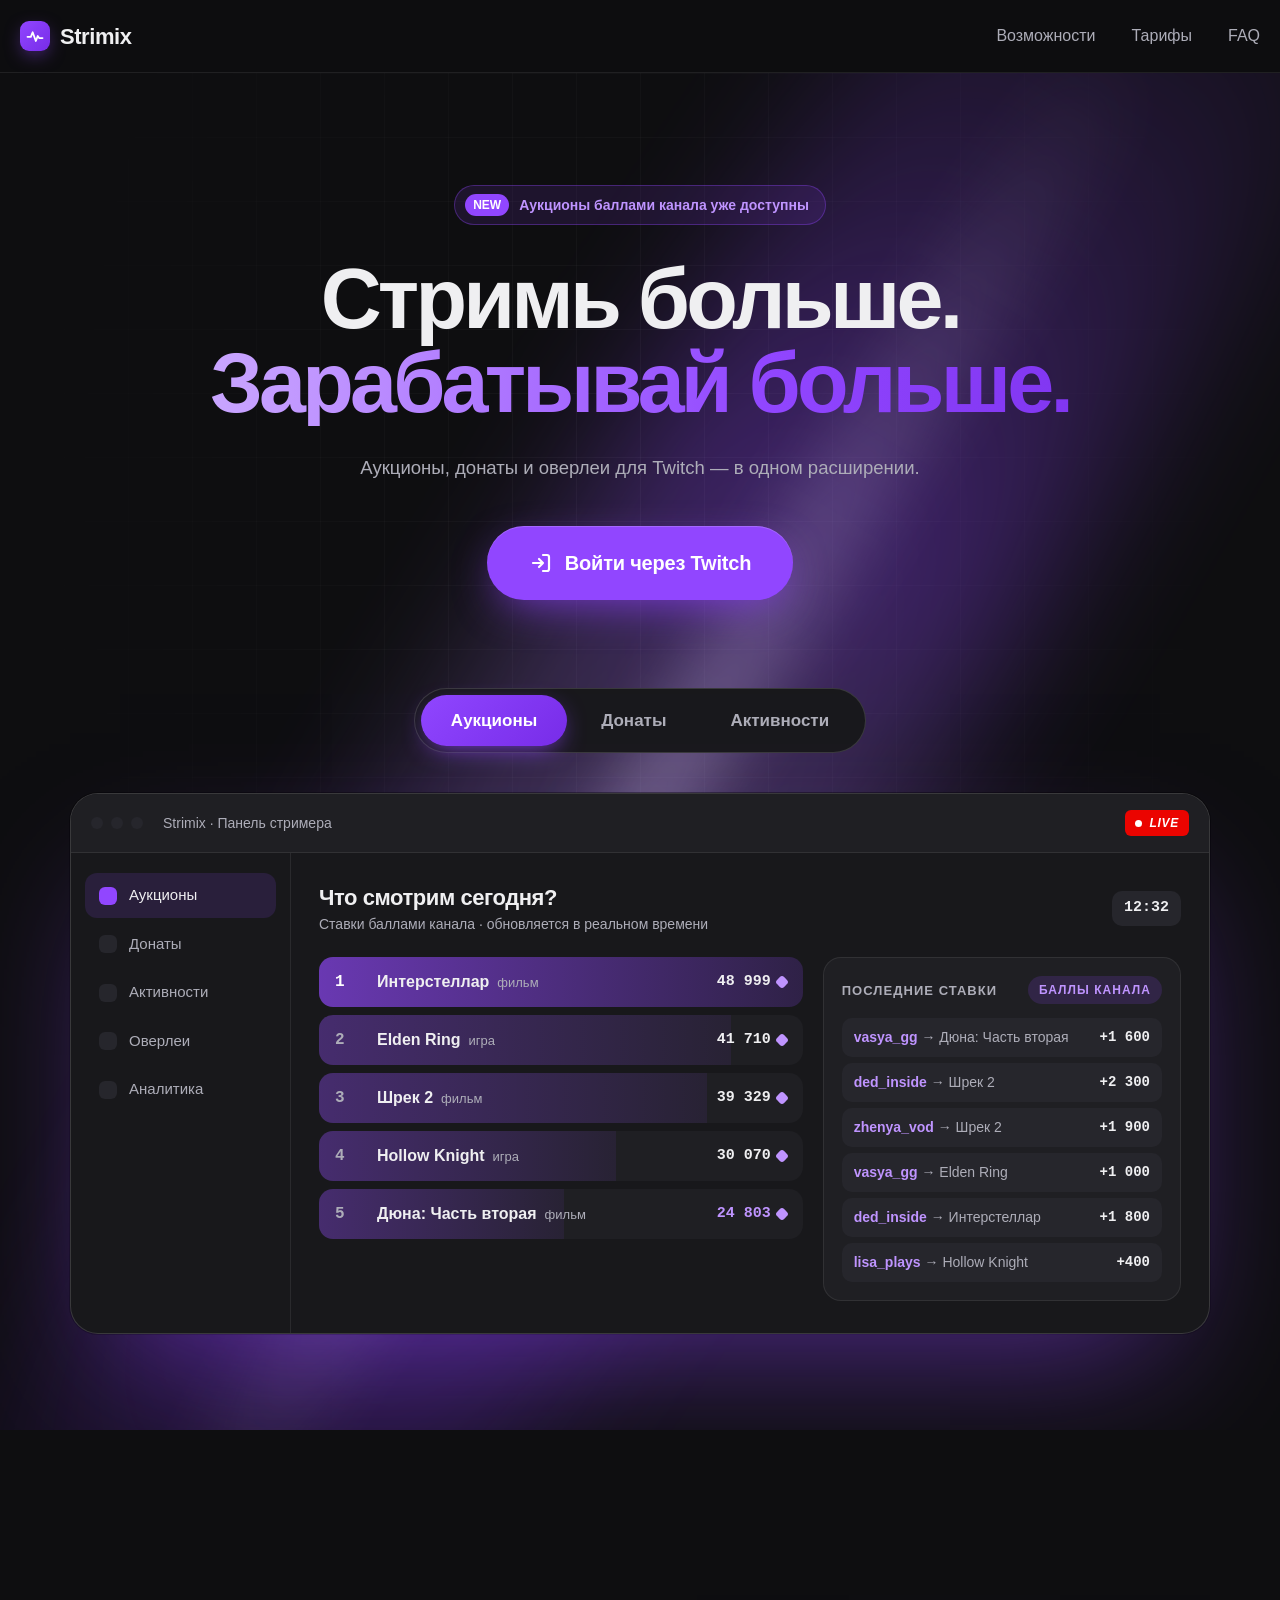
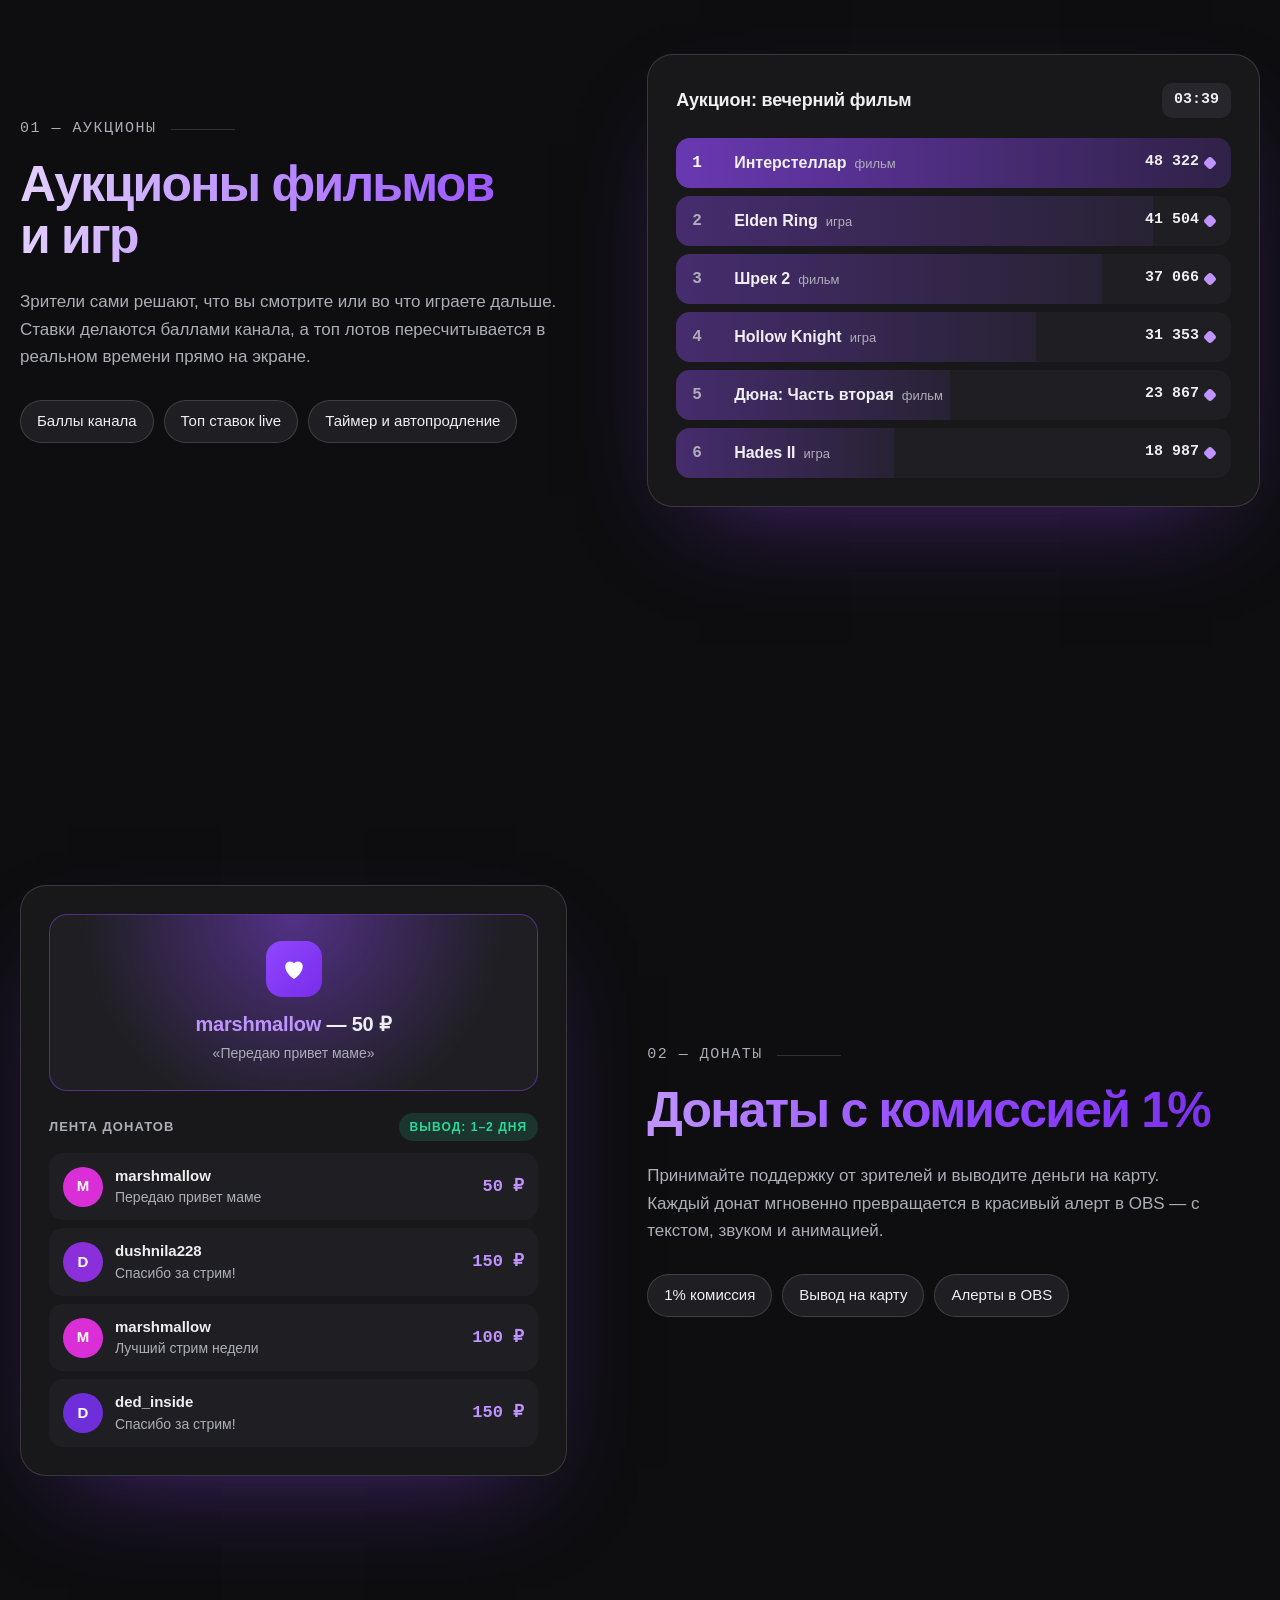
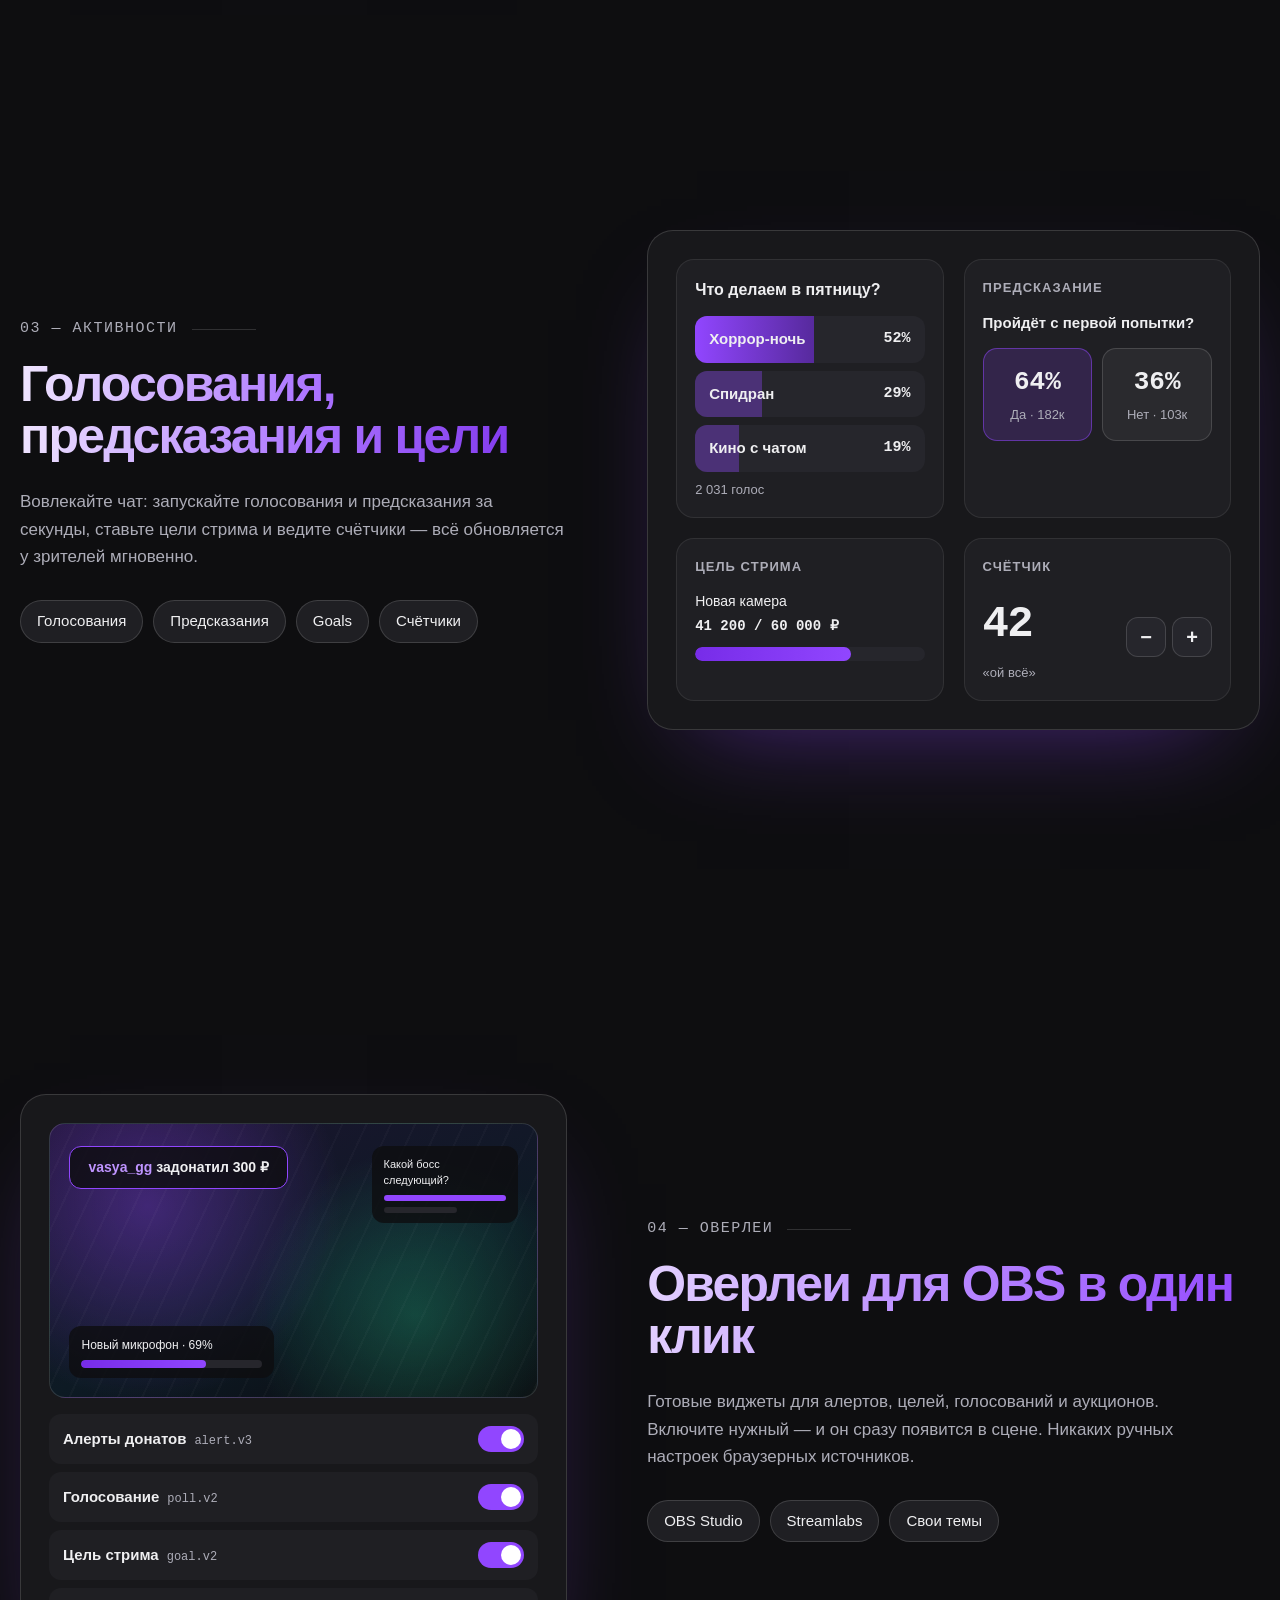
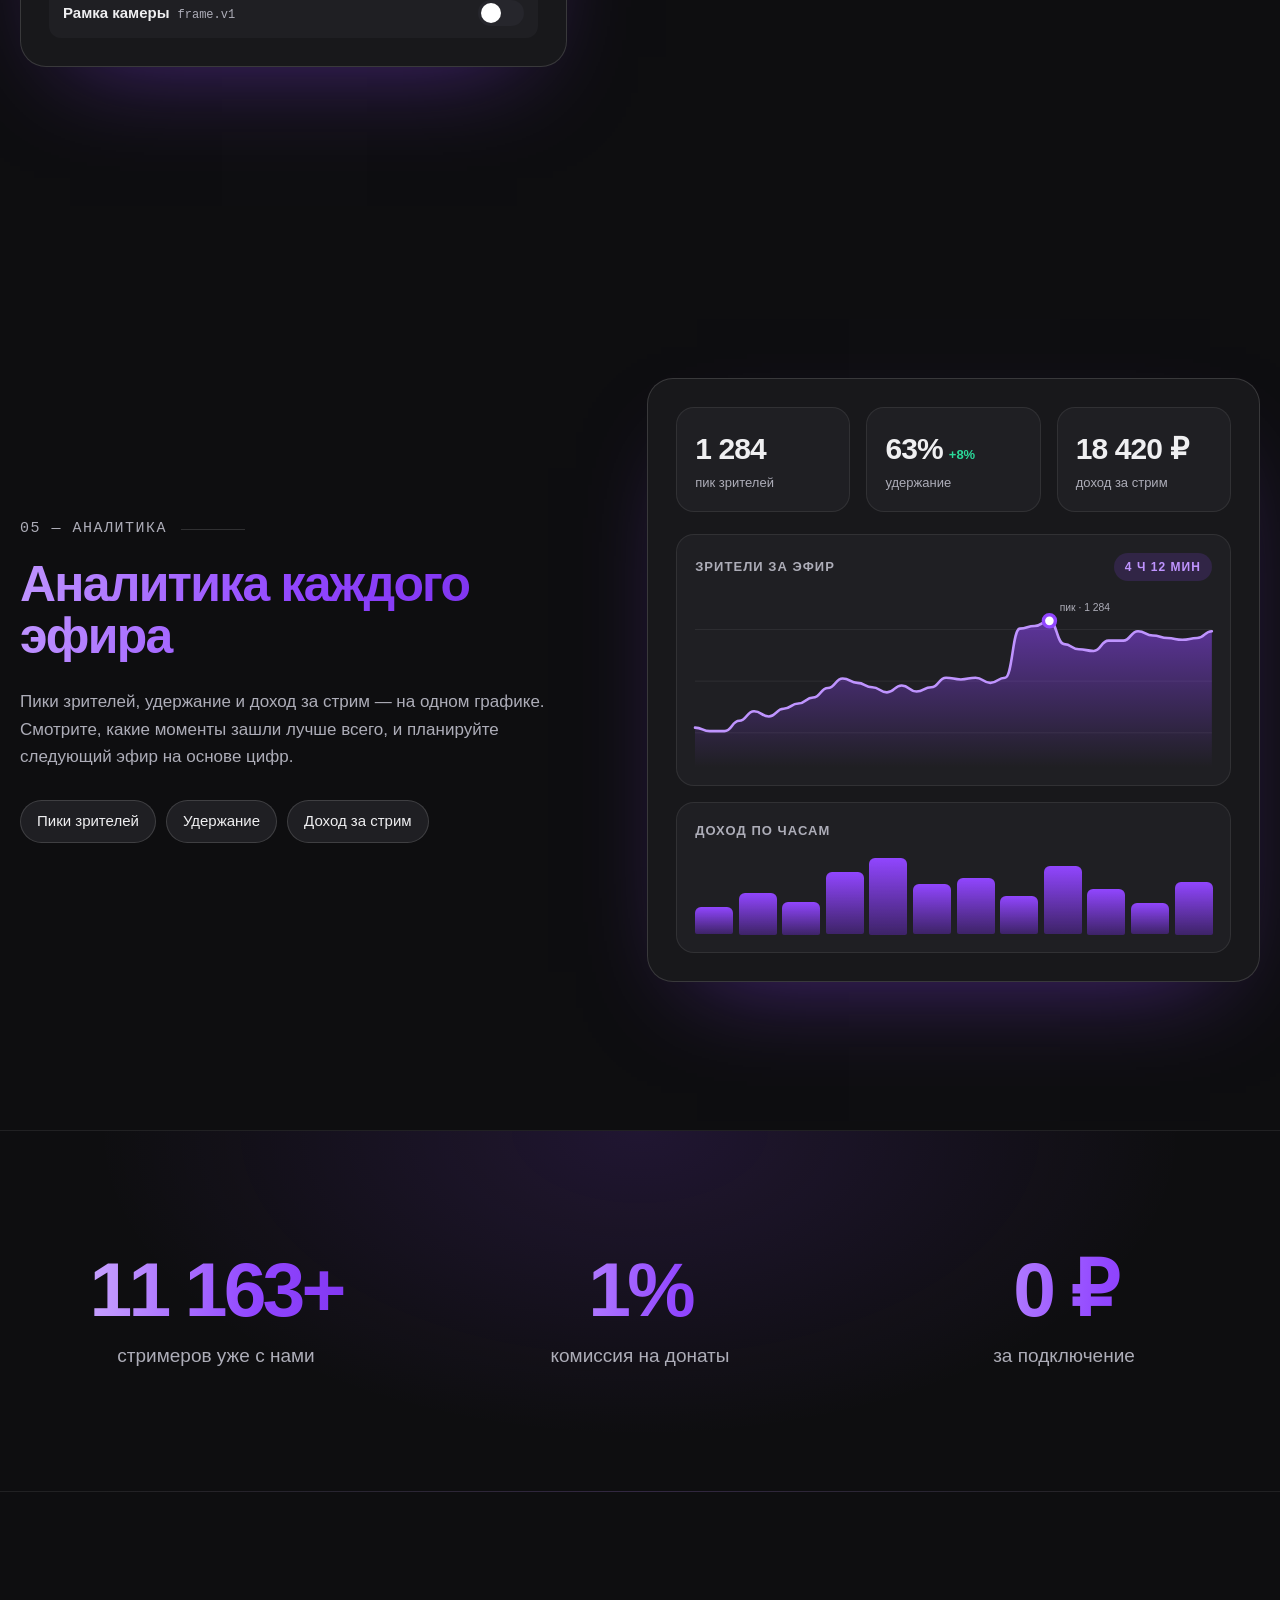
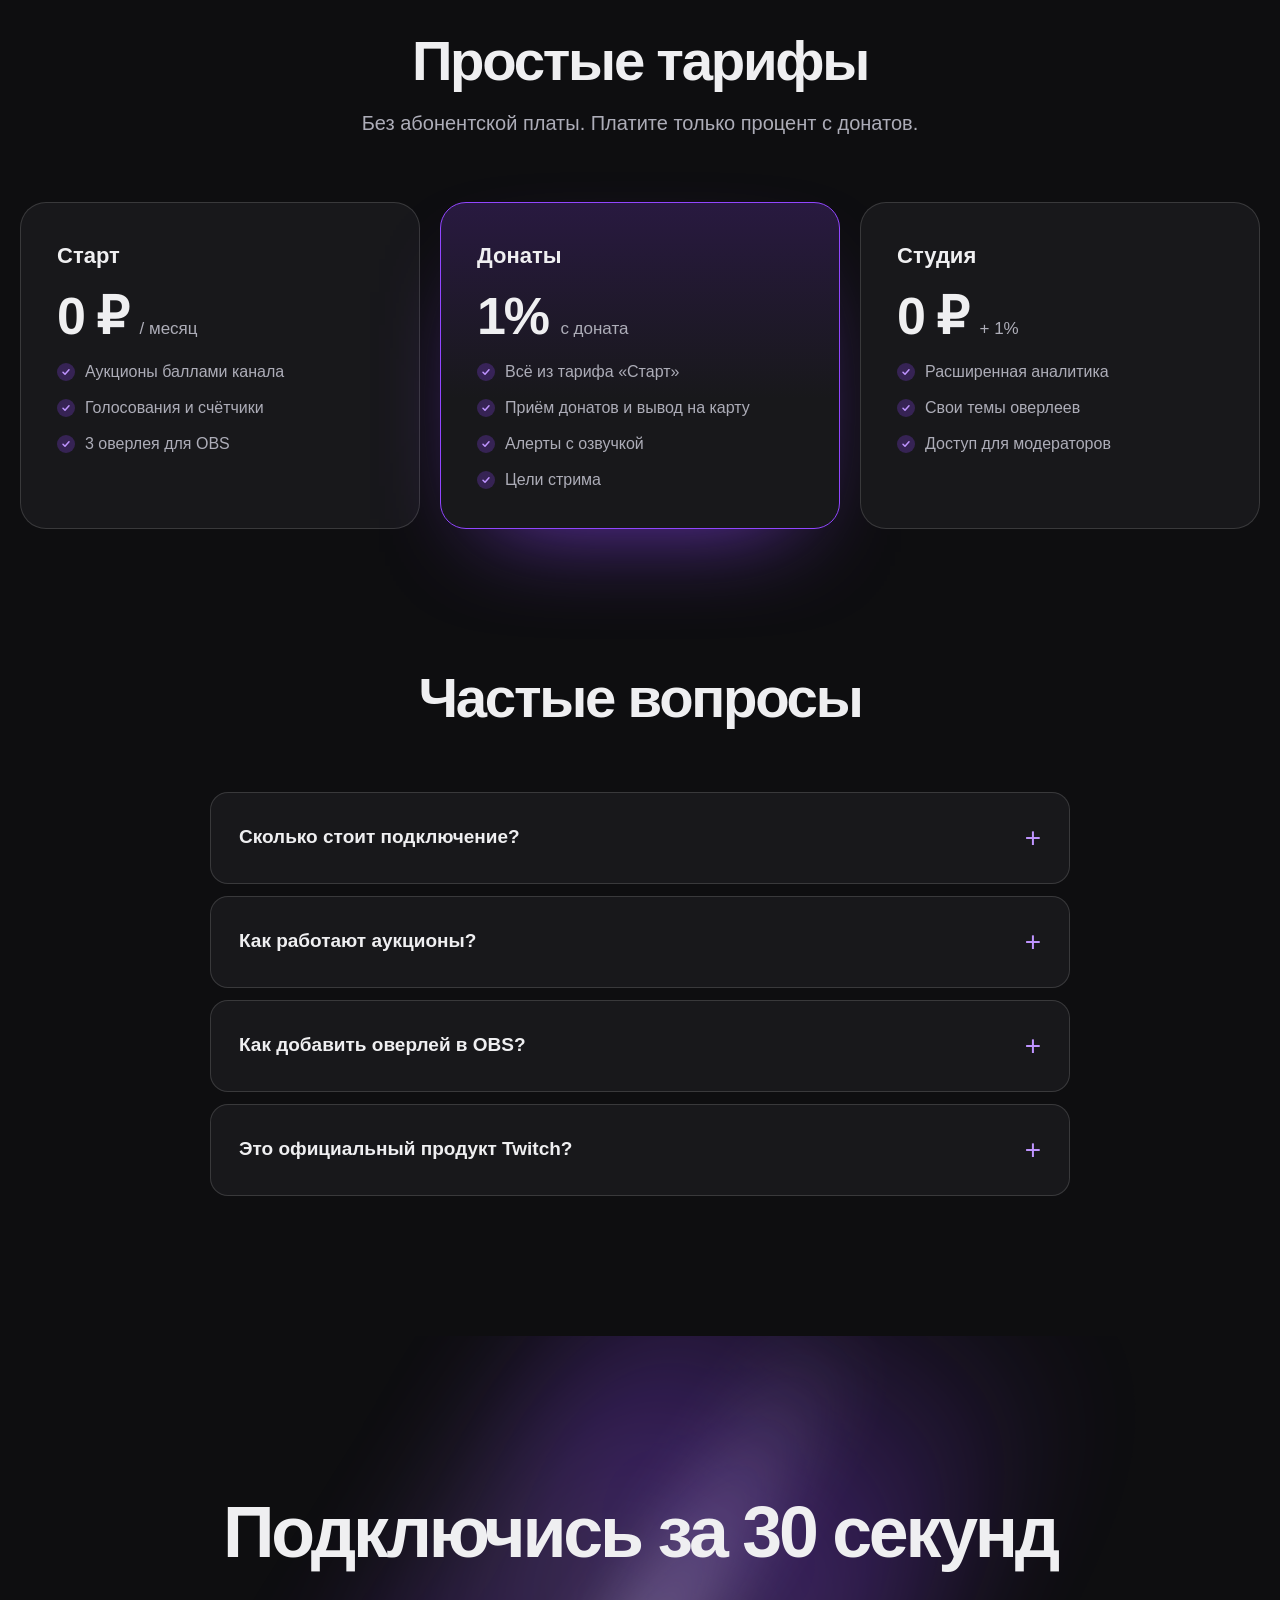
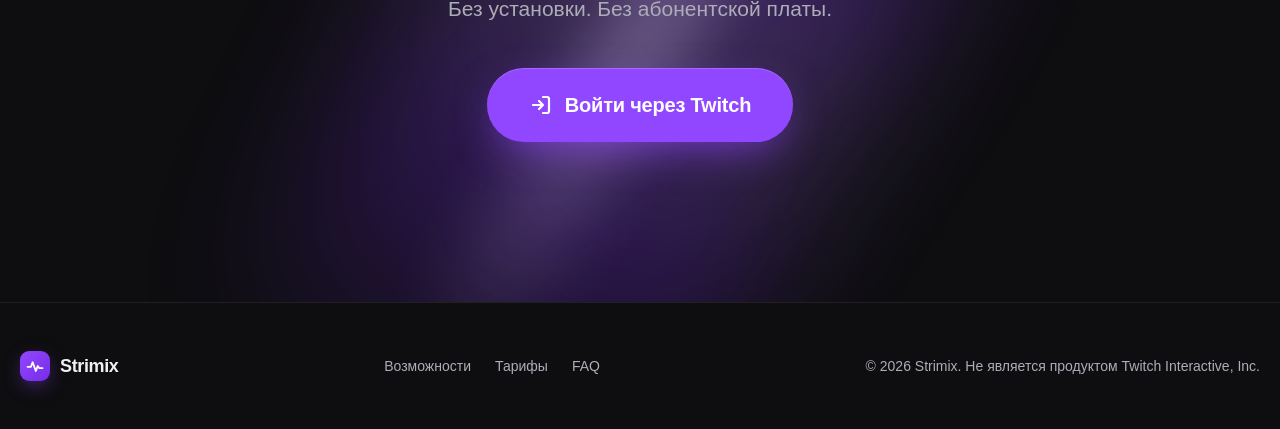
==== index.html @ a59d9ecf "Strimix: landing, fake auth and terminal stream scene Co-Authored-By: Claude Opus 5.5 <noreply@anthr" ====
<!doctype html>
<html lang="ru">
<head>
  <meta charset="utf-8">
  <meta name="viewport" content="width=device-width, initial-scale=1">
  <title>Strimix — аукционы, донаты и оверлеи для стримеров</title>
  <meta name="description" content="Strimix — расширение для стримеров: аукционы, донаты с комиссией 1%, голосования, оверлеи для OBS и аналитика.">
  <meta name="referrer" content="no-referrer">
  <link rel="icon" href="data:image/svg+xml,%3Csvg xmlns='http://www.w3.org/2000/svg' viewBox='0 0 32 32'%3E%3Crect width='32' height='32' rx='9' fill='%239146FF'/%3E%3Cpath d='M5 17h5l3-7 4 12 3-8 2 3h5' fill='none' stroke='white' stroke-width='2.6' stroke-linecap='round' stroke-linejoin='round'/%3E%3C/svg%3E">
  <link rel="stylesheet" href="css/style.css">
</head>
<body>

  <!-- Шапка -->
  <header class="site-header">
    <div class="container">
      <a href="#top" class="logo" aria-label="Strimix">
        <span class="logo-mark"><svg viewBox="0 0 24 24" aria-hidden="true"><path d="M3 13h4l2.2-5.5L13 18l2.3-6 1.7 2.5H21" fill="none" stroke="#fff" stroke-width="2.2" stroke-linecap="round" stroke-linejoin="round"/></svg></span>
        Strimix
      </a>
      <nav class="nav" aria-label="Основное меню">
        <a href="#features">Возможности</a>
        <a href="#pricing">Тарифы</a>
        <a href="#faq">FAQ</a>
      </nav>
    </div>
  </header>

  <main id="top">

    <!-- Герой -->
    <section class="hero">
      <div class="beam" aria-hidden="true"></div>
      <div class="hero-grid" aria-hidden="true"></div>
      <div class="container">
        <div class="eyebrow"><b>NEW</b> Аукционы баллами канала уже доступны</div>
        <h1><span>Стримь больше.</span><span class="grad">Зарабатывай больше.</span></h1>
        <p class="hero-sub">Аукционы, донаты и оверлеи для Twitch — в одном расширении.</p>
        <a class="btn btn-lg" href="auth.html">
          <svg viewBox="0 0 24 24" aria-hidden="true"><path d="M14 4h4a2 2 0 0 1 2 2v12a2 2 0 0 1-2 2h-4" fill="none" stroke="currentColor" stroke-width="2.2" stroke-linecap="round" stroke-linejoin="round"/><path d="M4 12h10M10 8l4 4-4 4" fill="none" stroke="currentColor" stroke-width="2.2" stroke-linecap="round" stroke-linejoin="round"/></svg>
          Войти через Twitch
        </a>

        <div class="pills-wrap">
          <div class="pills" role="tablist" aria-label="Режимы панели">
            <span class="pill-indicator" aria-hidden="true"></span>
            <button class="pill active" role="tab" aria-selected="true" data-tab="auction">Аукционы</button>
            <button class="pill" role="tab" aria-selected="false" data-tab="donations">Донаты</button>
            <button class="pill" role="tab" aria-selected="false" data-tab="activities">Активности</button>
          </div>
        </div>

        <!-- Витрина панели -->
        <div class="showcase">
          <div class="window-bar">
            <i></i><i></i><i></i>
            <span>Strimix · Панель стримера</span>
            <em class="live">LIVE</em>
          </div>
          <div class="dash">
            <aside class="dash-side" aria-hidden="true">
              <div class="side-item active" data-side="auction"><i></i>Аукционы</div>
              <div class="side-item" data-side="donations"><i></i>Донаты</div>
              <div class="side-item" data-side="activities"><i></i>Активности</div>
              <div class="side-item"><i></i>Оверлеи</div>
              <div class="side-item"><i></i>Аналитика</div>
            </aside>
            <div class="dash-main">

              <div class="tab-panel active" data-panel="auction">
                <div class="dash-head">
                  <div><h3>Что смотрим сегодня?</h3><p>Ставки баллами канала · обновляется в реальном времени</p></div>
                  <span class="timer" data-timer="754">12:34</span>
                </div>
                <div class="cols">
                  <div class="lots" data-widget="auction" data-limit="5"></div>
                  <div class="card">
                    <div class="card-title">Последние ставки <span class="tag">баллы канала</span></div>
                    <div class="bids" data-widget="bids"></div>
                  </div>
                </div>
              </div>

              <div class="tab-panel" data-panel="donations">
                <div class="dash-head">
                  <div><h3>Донаты за стрим</h3><p>Комиссия 1% · вывод на карту</p></div>
                  <span class="tag ok">Алерты в OBS подключены</span>
                </div>
                <div class="cols-3" style="margin-bottom:16px">
                  <div class="card"><div class="kpi">18 420 ₽<span class="up">+24%</span><small>за этот стрим</small></div></div>
                  <div class="card"><div class="kpi">64<small>доната</small></div></div>
                  <div class="card"><div class="kpi">1%<small>комиссия сервиса</small></div></div>
                </div>
                <div class="donations" data-widget="donations" data-limit="3"></div>
              </div>

              <div class="tab-panel" data-panel="activities">
                <div class="dash-head">
                  <div><h3>Активности</h3><p>Голосования, предсказания, цели и счётчики</p></div>
                  <span class="tag">3 активных</span>
                </div>
                <div class="cols">
                  <div class="card" data-widget="poll">
                    <div class="poll-q">Какой босс следующий?</div>
                    <div class="poll-opt lead" style="--p:46%"><span>Малления</span><b>46%</b></div>
                    <div class="poll-opt" style="--p:31%"><span>Радан</span><b>31%</b></div>
                    <div class="poll-opt" style="--p:23%"><span>Реннала</span><b>23%</b></div>
                    <div class="poll-foot">1 284 голоса · осталось 0:42</div>
                  </div>
                  <div style="display:flex;flex-direction:column;gap:16px">
                    <div class="card">
                      <div class="card-title">Цель стрима</div>
                      <div class="goal-label"><span>Новый микрофон</span><b data-goal-text>34 500 / 50 000 ₽</b></div>
                      <div class="goal-bar"><div class="goal-fill" data-goal style="--g:69%"></div></div>
                    </div>
                    <div class="card">
                      <div class="card-title">Счётчик</div>
                      <div class="counter" data-widget="counter">
                        <div><div class="counter-val">17</div><div class="poll-foot">смертей за стрим</div></div>
                        <div class="counter-btns"><button type="button" data-step="-1" aria-label="Минус">−</button><button type="button" data-step="1" aria-label="Плюс">+</button></div>
                      </div>
                    </div>
                  </div>
                </div>
              </div>

            </div>
          </div>
        </div>
      </div>
    </section>

    <!-- Возможности -->
    <div id="features">

      <!-- 1. Аукционы -->
      <section class="feature">
        <div class="container">
          <div class="feature-text reveal">
            <div class="feature-num">01 — АУКЦИОНЫ</div>
            <h2 class="feature-title c1">Аукционы фильмов и&nbsp;игр</h2>
            <p>Зрители сами решают, что вы смотрите или во что играете дальше. Ставки делаются баллами канала, а топ лотов пересчитывается в реальном времени прямо на экране.</p>
            <div class="chips"><span class="chip">Баллы канала</span><span class="chip">Топ ставок live</span><span class="chip">Таймер и автопродление</span></div>
          </div>
          <div class="panel reveal" style="--d:.15s">
            <div class="panel-head"><h4>Аукцион: вечерний фильм</h4><span class="timer" data-timer="221">03:41</span></div>
            <div class="lots" data-widget="auction" data-limit="6"></div>
          </div>
        </div>
      </section>

      <!-- 2. Донаты -->
      <section class="feature reverse">
        <div class="container">
          <div class="feature-text reveal">
            <div class="feature-num">02 — ДОНАТЫ</div>
            <h2 class="feature-title c2">Донаты с&nbsp;комиссией 1%</h2>
            <p>Принимайте поддержку от зрителей и выводите деньги на карту. Каждый донат мгновенно превращается в красивый алерт в OBS — с текстом, звуком и анимацией.</p>
            <div class="chips"><span class="chip">1% комиссия</span><span class="chip">Вывод на карту</span><span class="chip">Алерты в OBS</span></div>
          </div>
          <div class="panel reveal" style="--d:.15s">
            <div class="alert-preview" data-alert>
              <div class="alert-ico"><svg viewBox="0 0 24 24" aria-hidden="true"><path d="M12 20s-7-4.4-7-10a4 4 0 0 1 7-2.6A4 4 0 0 1 19 10c0 5.6-7 10-7 10z" fill="#fff"/></svg></div>
              <strong><em data-alert-nick>kotik_pro</em> — <span data-alert-sum>500 ₽</span></strong>
              <p data-alert-msg>«На новый микрофон 🎤»</p>
            </div>
            <div class="card-title" style="margin:22px 0 12px">Лента донатов <span class="tag ok">вывод: 1–2 дня</span></div>
            <div class="donations" data-widget="donations" data-limit="4" data-alert-target="true"></div>
          </div>
        </div>
      </section>

      <!-- 3. Активности -->
      <section class="feature">
        <div class="container">
          <div class="feature-text reveal">
            <div class="feature-num">03 — АКТИВНОСТИ</div>
            <h2 class="feature-title c3">Голосования, предсказания и&nbsp;цели</h2>
            <p>Вовлекайте чат: запускайте голосования и предсказания за секунды, ставьте цели стрима и ведите счётчики — всё обновляется у зрителей мгновенно.</p>
            <div class="chips"><span class="chip">Голосования</span><span class="chip">Предсказания</span><span class="chip">Goals</span><span class="chip">Счётчики</span></div>
          </div>
          <div class="panel reveal" style="--d:.15s">
            <div class="cols" style="grid-template-columns:1fr 1fr">
              <div class="card" data-widget="poll">
                <div class="poll-q">Что делаем в пятницу?</div>
                <div class="poll-opt lead" style="--p:52%"><span>Хоррор-ночь</span><b>52%</b></div>
                <div class="poll-opt" style="--p:29%"><span>Спидран</span><b>29%</b></div>
                <div class="poll-opt" style="--p:19%"><span>Кино с чатом</span><b>19%</b></div>
                <div class="poll-foot">2 031 голос</div>
              </div>
              <div class="card">
                <div class="card-title">Предсказание</div>
                <div class="poll-q" style="font-size:15px">Пройдёт с первой попытки?</div>
                <div class="pred">
                  <div class="pred-side a"><strong>64%</strong><span>Да · 182к</span></div>
                  <div class="pred-side b"><strong>36%</strong><span>Нет · 103к</span></div>
                </div>
              </div>
              <div class="card">
                <div class="card-title">Цель стрима</div>
                <div class="goal-label"><span>Новая камера</span><b data-goal-text>41 200 / 60 000 ₽</b></div>
                <div class="goal-bar"><div class="goal-fill" data-goal style="--g:68%"></div></div>
              </div>
              <div class="card">
                <div class="card-title">Счётчик</div>
                <div class="counter" data-widget="counter">
                  <div><div class="counter-val">42</div><div class="poll-foot">«ой всё»</div></div>
                  <div class="counter-btns"><button type="button" data-step="-1" aria-label="Минус">−</button><button type="button" data-step="1" aria-label="Плюс">+</button></div>
                </div>
              </div>
            </div>
          </div>
        </div>
      </section>

      <!-- 4. Оверлеи -->
      <section class="feature reverse">
        <div class="container">
          <div class="feature-text reveal">
            <div class="feature-num">04 — ОВЕРЛЕИ</div>
            <h2 class="feature-title c1">Оверлеи для OBS в&nbsp;один клик</h2>
            <p>Готовые виджеты для алертов, целей, голосований и аукционов. Включите нужный — и он сразу появится в сцене. Никаких ручных настроек браузерных источников.</p>
            <div class="chips"><span class="chip">OBS Studio</span><span class="chip">Streamlabs</span><span class="chip">Свои темы</span></div>
          </div>
          <div class="panel reveal" style="--d:.15s">
            <div class="scene">
              <div class="ov ov-alert" data-ov="alert"><em>vasya_gg</em> задонатил 300 ₽</div>
              <div class="ov ov-poll" data-ov="poll">Какой босс следующий?<div></div><div></div></div>
              <div class="ov ov-goal" data-ov="goal">Новый микрофон · 69%<div class="goal-bar"><div class="goal-fill" style="--g:69%"></div></div></div>
              <div class="ov ov-cam off" data-ov="cam"></div>
            </div>
            <div class="ov-list">
              <div class="ov-item"><span>Алерты донатов<small>alert.v3</small></span><button class="toggle" type="button" aria-pressed="true" aria-label="Алерты донатов" data-ov-toggle="alert"></button></div>
              <div class="ov-item"><span>Голосование<small>poll.v2</small></span><button class="toggle" type="button" aria-pressed="true" aria-label="Голосование" data-ov-toggle="poll"></button></div>
              <div class="ov-item"><span>Цель стрима<small>goal.v2</small></span><button class="toggle" type="button" aria-pressed="true" aria-label="Цель стрима" data-ov-toggle="goal"></button></div>
              <div class="ov-item"><span>Рамка камеры<small>frame.v1</small></span><button class="toggle" type="button" aria-pressed="false" aria-label="Рамка камеры" data-ov-toggle="cam"></button></div>
            </div>
          </div>
        </div>
      </section>

      <!-- 5. Аналитика -->
      <section class="feature">
        <div class="container">
          <div class="feature-text reveal">
            <div class="feature-num">05 — АНАЛИТИКА</div>
            <h2 class="feature-title c2">Аналитика каждого эфира</h2>
            <p>Пики зрителей, удержание и доход за стрим — на одном графике. Смотрите, какие моменты зашли лучше всего, и планируйте следующий эфир на основе цифр.</p>
            <div class="chips"><span class="chip">Пики зрителей</span><span class="chip">Удержание</span><span class="chip">Доход за стрим</span></div>
          </div>
          <div class="panel reveal" style="--d:.15s">
            <div class="cols-3" style="margin-bottom:22px">
              <div class="card"><div class="kpi">1 284<small>пик зрителей</small></div></div>
              <div class="card"><div class="kpi">63%<span class="up">+8%</span><small>удержание</small></div></div>
              <div class="card"><div class="kpi">18 420 ₽<small>доход за стрим</small></div></div>
            </div>
            <div class="card" style="margin-bottom:16px">
              <div class="card-title">Зрители за эфир <span class="tag">4 ч 12 мин</span></div>
              <svg class="chart" viewBox="0 0 600 200" data-widget="chart" aria-label="График зрителей">
                <defs>
                  <linearGradient id="areaGrad" x1="0" y1="0" x2="0" y2="1">
                    <stop offset="0" stop-color="#9146FF" stop-opacity=".55"/>
                    <stop offset="1" stop-color="#9146FF" stop-opacity="0"/>
                  </linearGradient>
                </defs>
                <line class="grid-l" x1="0" x2="600" y1="40" y2="40"/>
                <line class="grid-l" x1="0" x2="600" y1="100" y2="100"/>
                <line class="grid-l" x1="0" x2="600" y1="160" y2="160"/>
              </svg>
            </div>
            <div class="card">
              <div class="card-title">Доход по часам</div>
              <div class="bars">
                <span style="--h:34%"></span><span style="--h:52%;animation-delay:.05s"></span><span style="--h:41%;animation-delay:.1s"></span><span style="--h:78%;animation-delay:.15s"></span><span style="--h:96%;animation-delay:.2s"></span><span style="--h:63%;animation-delay:.25s"></span><span style="--h:70%;animation-delay:.3s"></span><span style="--h:48%;animation-delay:.35s"></span><span style="--h:85%;animation-delay:.4s"></span><span style="--h:57%;animation-delay:.45s"></span><span style="--h:39%;animation-delay:.5s"></span><span style="--h:66%;animation-delay:.55s"></span>
              </div>
            </div>
          </div>
        </div>
      </section>
    </div>

    <!-- Цифры -->
    <section class="stats-section">
      <div class="container stats">
        <div class="reveal"><div class="stat-num grad" data-count="12000" data-suffix="+">12 000+</div><div class="stat-label">стримеров уже с нами</div></div>
        <div class="reveal" style="--d:.1s"><div class="stat-num grad" data-count="1" data-suffix="%">1%</div><div class="stat-label">комиссия на донаты</div></div>
        <div class="reveal" style="--d:.2s"><div class="stat-num grad" data-count="0" data-suffix=" ₽">0 ₽</div><div class="stat-label">за подключение</div></div>
      </div>
    </section>

    <!-- Тарифы -->
    <section class="section" id="pricing">
      <div class="container">
        <div class="section-head reveal">
          <h2>Простые тарифы</h2>
          <p>Без абонентской платы. Платите только процент с донатов.</p>
        </div>
        <div class="plans">
          <div class="plan reveal">
            <h3>Старт</h3>
            <div class="price">0 ₽ <small>/ месяц</small></div>
            <ul><li>Аукционы баллами канала</li><li>Голосования и счётчики</li><li>3 оверлея для OBS</li></ul>
          </div>
          <div class="plan featured reveal" style="--d:.1s">
            <h3>Донаты</h3>
            <div class="price">1% <small>с доната</small></div>
            <ul><li>Всё из тарифа «Старт»</li><li>Приём донатов и вывод на карту</li><li>Алерты с озвучкой</li><li>Цели стрима</li></ul>
          </div>
          <div class="plan reveal" style="--d:.2s">
            <h3>Студия</h3>
            <div class="price">0 ₽ <small>+ 1%</small></div>
            <ul><li>Расширенная аналитика</li><li>Свои темы оверлеев</li><li>Доступ для модераторов</li></ul>
          </div>
        </div>
      </div>
    </section>

    <!-- FAQ -->
    <section class="section" id="faq" style="padding-top:0">
      <div class="container">
        <div class="section-head reveal"><h2>Частые вопросы</h2></div>
        <div class="faq reveal">
          <details><summary>Сколько стоит подключение?</summary><p>Подключение бесплатное. Комиссия 1% берётся только с полученных донатов.</p></details>
          <details><summary>Как работают аукционы?</summary><p>Зрители делают ставки баллами канала на фильмы, игры или любые ваши лоты. Побеждает лот с наибольшей суммой к концу таймера.</p></details>
          <details><summary>Как добавить оверлей в OBS?</summary><p>Включите нужный виджет в панели — Strimix сам добавит источник в выбранную сцену.</p></details>
          <details><summary>Это официальный продукт Twitch?</summary><p>Нет. Strimix — независимое расширение и не связано с Twitch Interactive, Inc.</p></details>
        </div>
      </div>
    </section>

    <!-- Финальный CTA -->
    <section class="cta">
      <div class="beam" aria-hidden="true"></div>
      <div class="container reveal">
        <h2>Подключись за&nbsp;30&nbsp;секунд</h2>
        <p>Без установки. Без абонентской платы.</p>
        <a class="btn btn-lg" href="auth.html">
          <svg viewBox="0 0 24 24" aria-hidden="true"><path d="M14 4h4a2 2 0 0 1 2 2v12a2 2 0 0 1-2 2h-4" fill="none" stroke="currentColor" stroke-width="2.2" stroke-linecap="round" stroke-linejoin="round"/><path d="M4 12h10M10 8l4 4-4 4" fill="none" stroke="currentColor" stroke-width="2.2" stroke-linecap="round" stroke-linejoin="round"/></svg>
          Войти через Twitch
        </a>
      </div>
    </section>
  </main>

  <footer class="site-footer">
    <div class="container">
      <span class="logo"><span class="logo-mark"><svg viewBox="0 0 24 24" aria-hidden="true"><path d="M3 13h4l2.2-5.5L13 18l2.3-6 1.7 2.5H21" fill="none" stroke="#fff" stroke-width="2.2" stroke-linecap="round" stroke-linejoin="round"/></svg></span>Strimix</span>
      <div class="foot-links"><a href="#features">Возможности</a><a href="#pricing">Тарифы</a><a href="#faq">FAQ</a></div>
      <span>© 2026 Strimix. Не является продуктом Twitch Interactive, Inc.</span>
    </div>
  </footer>

  <script src="js/landing.js"></script>
</body>
</html>
---- css/style.css ----
/* ==========================================================================
   Strimix — общий стиль (лендинг + авторизация)
   Только системные шрифты, никаких внешних ресурсов.
   ========================================================================== */

:root {
  --bg: #0E0E10;
  --surface: #18181B;
  --surface-2: #1F1F23;
  --surface-3: #26262C;
  --accent: #9146FF;
  --accent-2: #772CE8;
  --accent-soft: #BF94FF;
  --text: #EFEFF1;
  --muted: #ADADB8;
  --line: rgba(255, 255, 255, 0.08);
  --line-strong: rgba(255, 255, 255, 0.14);
  --ok: #2BD99A;
  --live: #EB0400;
  --radius: 22px;
  --font: -apple-system, BlinkMacSystemFont, "Segoe UI", Roboto, "Helvetica Neue", Arial, "Noto Sans", sans-serif;
  --mono: ui-monospace, "SF Mono", SFMono-Regular, Menlo, Consolas, "Liberation Mono", monospace;
  --ease: cubic-bezier(.2, .7, .2, 1);
}

* { box-sizing: border-box; margin: 0; padding: 0; }
html { scroll-behavior: smooth; -webkit-text-size-adjust: 100%; }
body {
  background: var(--bg);
  color: var(--text);
  font-family: var(--font);
  line-height: 1.5;
  -webkit-font-smoothing: antialiased;
  overflow-x: hidden;
}
a { color: inherit; text-decoration: none; }
button { font: inherit; color: inherit; }
svg { display: block; }

.container { width: min(1240px, 100% - 32px); margin-inline: auto; }

/* ---------- Логотип ---------- */
.logo { display: inline-flex; align-items: center; gap: 10px; font-weight: 800; font-size: 22px; letter-spacing: -0.02em; }
.logo-mark {
  width: 30px; height: 30px; border-radius: 9px; flex: none;
  background: linear-gradient(135deg, var(--accent), var(--accent-2));
  display: grid; place-items: center;
  box-shadow: 0 6px 20px -6px rgba(145, 70, 255, .8);
}
.logo-mark svg { width: 20px; height: 20px; }

/* ---------- Шапка ---------- */
.site-header {
  position: sticky; top: 0; z-index: 50;
  background: rgba(14, 14, 16, .72);
  backdrop-filter: saturate(150%) blur(14px);
  -webkit-backdrop-filter: saturate(150%) blur(14px);
  border-bottom: 1px solid var(--line);
}
.site-header .container { display: flex; align-items: center; justify-content: space-between; height: 72px; gap: 24px; }
.nav { display: flex; gap: 36px; }
.nav a { color: var(--muted); font-weight: 500; font-size: 16px; transition: color .2s; }
.nav a:hover { color: var(--text); }

/* ---------- Кнопки ---------- */
.btn {
  display: inline-flex; align-items: center; justify-content: center; gap: 12px;
  padding: 18px 34px; border-radius: 999px; border: 0; cursor: pointer;
  font-weight: 700; font-size: 18px; letter-spacing: -0.01em;
  background: var(--accent); color: #fff;
  box-shadow: 0 14px 44px -12px rgba(145, 70, 255, .75), inset 0 1px 0 rgba(255,255,255,.18);
  transition: transform .25s var(--ease), background .25s, box-shadow .25s;
}
.btn:hover { background: #9F5CFF; transform: translateY(-2px); box-shadow: 0 20px 60px -14px rgba(145, 70, 255, .9), inset 0 1px 0 rgba(255,255,255,.2); }
.btn:active { transform: translateY(0); background: var(--accent-2); }
.btn svg { width: 24px; height: 24px; }
.btn-lg { padding: 22px 42px; font-size: 20px; }
.btn-ghost { background: var(--surface-2); box-shadow: inset 0 0 0 1px var(--line-strong); }
.btn-ghost:hover { background: var(--surface-3); box-shadow: inset 0 0 0 1px var(--accent); }

/* ---------- Герой ---------- */
.hero { position: relative; padding: 112px 0 96px; text-align: center; overflow: hidden; isolation: isolate; }
.beam { position: absolute; inset: 0; z-index: -1; pointer-events: none; }
.beam::before, .beam::after {
  content: ""; position: absolute; left: 50%; top: -30%;
  width: 34vw; min-width: 340px; height: 170%;
  transform: translateX(-50%) rotate(32deg);
  background: linear-gradient(180deg, transparent 0%, rgba(145, 70, 255, .42) 35%, rgba(191, 148, 255, .28) 50%, rgba(119, 44, 232, .38) 65%, transparent 100%);
  filter: blur(70px);
  opacity: .85;
}
.beam::after {
  width: 7vw; min-width: 80px;
  background: linear-gradient(180deg, transparent 10%, rgba(220, 200, 255, .35) 50%, transparent 90%);
  filter: blur(30px);
  animation: beamPulse 7s ease-in-out infinite;
}
@keyframes beamPulse { 50% { opacity: .45; } }
.hero-grid {
  position: absolute; inset: 0; z-index: -2; pointer-events: none;
  background-image: linear-gradient(var(--line) 1px, transparent 1px), linear-gradient(90deg, var(--line) 1px, transparent 1px);
  background-size: 64px 64px;
  mask-image: radial-gradient(ellipse at 50% 30%, #000 0%, transparent 70%);
  -webkit-mask-image: radial-gradient(ellipse at 50% 30%, #000 0%, transparent 70%);
  opacity: .5;
}

.eyebrow {
  display: inline-flex; align-items: center; gap: 10px;
  padding: 8px 16px 8px 10px; border-radius: 999px;
  background: rgba(145, 70, 255, .12); border: 1px solid rgba(145, 70, 255, .35);
  color: var(--accent-soft); font-weight: 600; font-size: 14px; margin-bottom: 32px;
}
.eyebrow b { background: var(--accent); color: #fff; padding: 2px 8px; border-radius: 999px; font-size: 12px; }

.hero h1 {
  font-size: clamp(42px, 6.6vw, 112px);
  line-height: 1.0; letter-spacing: -0.045em; font-weight: 800;
}
.hero h1 span { display: block; }
.grad {
  background: linear-gradient(95deg, #D9C2FF 0%, var(--accent-soft) 25%, var(--accent) 60%, var(--accent-2) 100%);
  -webkit-background-clip: text; background-clip: text; color: transparent;
}
.hero-sub { margin: 28px auto 44px; font-size: clamp(17px, 1.45vw, 23px); color: var(--muted); max-width: 900px; }

/* ---------- Пилюльный переключатель ---------- */
.pills-wrap { margin-top: 88px; }
.pills {
  position: relative; display: inline-flex; gap: 4px; padding: 6px;
  background: var(--surface); border: 1px solid var(--line-strong); border-radius: 999px;
}
.pill {
  position: relative; z-index: 1; border: 0; background: transparent; cursor: pointer;
  padding: 13px 30px; border-radius: 999px; color: var(--muted); font-weight: 600; font-size: 17px;
  transition: color .3s;
}
.pill:hover { color: var(--text); }
.pill.active { color: #fff; }
.pill-indicator {
  position: absolute; top: 6px; bottom: 6px; left: 6px; width: 0; border-radius: 999px;
  background: linear-gradient(135deg, var(--accent), var(--accent-2));
  box-shadow: 0 8px 26px -8px rgba(145, 70, 255, .9);
  transition: left .45s var(--ease), width .45s var(--ease);
}

/* ---------- Витрина (окно панели) ---------- */
.showcase {
  position: relative; margin: 40px auto 0; max-width: 1140px; text-align: left;
  background: var(--surface); border: 1px solid var(--line-strong); border-radius: 28px;
  box-shadow: 0 60px 140px -50px rgba(145, 70, 255, .55), 0 0 0 1px rgba(0,0,0,.4);
  overflow: hidden;
}
.window-bar { display: flex; align-items: center; gap: 8px; padding: 16px 20px; border-bottom: 1px solid var(--line); background: var(--surface-2); }
.window-bar i { width: 12px; height: 12px; border-radius: 50%; background: var(--surface-3); }
.window-bar span { margin-left: 12px; color: var(--muted); font-size: 14px; font-weight: 500; }
.window-bar .live { margin-left: auto; }

.dash { display: grid; grid-template-columns: 220px 1fr; min-height: 480px; }
.dash-side { padding: 20px 14px; border-right: 1px solid var(--line); display: flex; flex-direction: column; gap: 4px; }
.side-item { display: flex; align-items: center; gap: 12px; padding: 11px 14px; border-radius: 12px; color: var(--muted); font-size: 15px; font-weight: 500; transition: background .3s, color .3s; }
.side-item i { width: 18px; height: 18px; border-radius: 6px; background: var(--surface-3); flex: none; transition: background .3s; }
.side-item.active { background: rgba(145, 70, 255, .14); color: var(--text); }
.side-item.active i { background: var(--accent); }
.dash-main { padding: 28px; position: relative; }

.tab-panel { display: none; }
.tab-panel.active { display: block; animation: panelIn .55s var(--ease); }
@keyframes panelIn { from { opacity: 0; transform: translateY(14px); } to { opacity: 1; transform: none; } }

.dash-head { display: flex; align-items: center; justify-content: space-between; gap: 16px; margin-bottom: 22px; flex-wrap: wrap; }
.dash-head h3 { font-size: 22px; letter-spacing: -0.02em; }
.dash-head p { color: var(--muted); font-size: 14px; }
.cols { display: grid; grid-template-columns: 1.35fr 1fr; gap: 20px; }
.cols-3 { display: grid; grid-template-columns: repeat(3, 1fr); gap: 16px; }

/* ---------- Общие элементы панелей ---------- */
.panel {
  background: var(--surface); border: 1px solid var(--line-strong); border-radius: 26px; padding: 28px;
  box-shadow: 0 40px 100px -50px rgba(145, 70, 255, .5);
}
.card { background: var(--surface-2); border: 1px solid var(--line); border-radius: 18px; padding: 18px; }
.card-title { font-size: 13px; text-transform: uppercase; letter-spacing: .08em; color: var(--muted); font-weight: 600; margin-bottom: 14px; display: flex; align-items: center; justify-content: space-between; gap: 8px; }
.panel-head { display: flex; align-items: center; justify-content: space-between; margin-bottom: 20px; gap: 12px; }
.panel-head h4 { font-size: 18px; letter-spacing: -0.01em; }
.tag { display: inline-flex; align-items: center; gap: 6px; font-size: 12px; font-weight: 600; padding: 5px 11px; border-radius: 999px; background: rgba(145, 70, 255, .16); color: var(--accent-soft); white-space: nowrap; }
.tag.ok { background: rgba(43, 217, 154, .14); color: var(--ok); }
.live { display: inline-flex; align-items: center; gap: 7px; font-size: 12px; font-weight: 700; letter-spacing: .06em; color: #fff; background: var(--live); padding: 4px 10px; border-radius: 6px; }
.live::before { content: ""; width: 7px; height: 7px; border-radius: 50%; background: #fff; animation: blink 1.2s infinite; }
@keyframes blink { 50% { opacity: .2; } }
.kpi { font-size: 30px; font-weight: 800; letter-spacing: -0.03em; }
.kpi small { display: block; font-size: 13px; font-weight: 500; color: var(--muted); letter-spacing: 0; margin-top: 2px; }
.kpi .up { color: var(--ok); font-size: 13px; font-weight: 700; margin-left: 6px; letter-spacing: 0; }
.timer { font-family: var(--mono); font-weight: 700; font-size: 15px; padding: 6px 12px; border-radius: 10px; background: var(--surface-3); }

/* Аукцион */
.lots { display: flex; flex-direction: column; gap: 8px; }
.lot {
  --w: 50%;
  position: relative; display: grid; grid-template-columns: 28px 1fr auto; align-items: center; gap: 14px;
  padding: 13px 16px; border-radius: 14px; background: var(--surface-2); overflow: hidden; isolation: isolate;
}
.lot::before {
  content: ""; position: absolute; inset: 0 auto 0 0; width: var(--w); z-index: -1;
  background: linear-gradient(90deg, rgba(145, 70, 255, .34), rgba(145, 70, 255, .08));
  transition: width .8s var(--ease);
}
.lot:first-child::before { background: linear-gradient(90deg, rgba(145, 70, 255, .65), rgba(119, 44, 232, .18)); }
.lot-rank { font-family: var(--mono); font-weight: 700; color: var(--muted); }
.lot:first-child .lot-rank { color: #fff; }
.lot-name { font-weight: 600; white-space: nowrap; overflow: hidden; text-overflow: ellipsis; }
.lot-name small { color: var(--muted); font-weight: 500; margin-left: 8px; font-size: 13px; }
.lot-pts { font-family: var(--mono); font-weight: 700; font-size: 15px; display: flex; align-items: center; gap: 6px; }
.lot-pts::after { content: ""; width: 10px; height: 10px; border-radius: 3px; transform: rotate(45deg); background: var(--accent-soft); }
.lot.bump .lot-pts { color: var(--accent-soft); }

.bids { display: flex; flex-direction: column; gap: 6px; font-size: 14px; }
.bid { display: flex; justify-content: space-between; gap: 10px; padding: 9px 12px; border-radius: 10px; background: var(--surface-3); animation: slideIn .45s var(--ease); }
.bid b { color: var(--accent-soft); font-weight: 600; }
.bid span { color: var(--muted); white-space: nowrap; overflow: hidden; text-overflow: ellipsis; }
.bid em { font-style: normal; font-family: var(--mono); font-weight: 700; white-space: nowrap; }

/* Донаты */
.donations { display: flex; flex-direction: column; gap: 8px; }
.don { display: grid; grid-template-columns: 40px 1fr auto; gap: 12px; align-items: center; padding: 12px 14px; border-radius: 14px; background: var(--surface-2); animation: slideIn .5s var(--ease); }
.don .ava { width: 40px; height: 40px; border-radius: 50%; display: grid; place-items: center; font-weight: 800; font-size: 15px; color: #fff; }
.don-body { min-width: 0; }
.don-nick { font-weight: 700; font-size: 15px; }
.don-msg { color: var(--muted); font-size: 14px; white-space: nowrap; overflow: hidden; text-overflow: ellipsis; }
.don-sum { font-weight: 800; font-size: 17px; color: var(--accent-soft); font-family: var(--mono); white-space: nowrap; }
@keyframes slideIn { from { opacity: 0; transform: translateY(-12px) scale(.98); } to { opacity: 1; transform: none; } }

.alert-preview {
  text-align: center; padding: 26px 18px; border-radius: 18px;
  background: radial-gradient(circle at 50% 0%, rgba(145, 70, 255, .45), transparent 70%), var(--surface-2);
  border: 1px solid rgba(145, 70, 255, .45);
}
.alert-preview .alert-ico { width: 56px; height: 56px; margin: 0 auto 12px; border-radius: 16px; display: grid; place-items: center; background: linear-gradient(135deg, var(--accent), var(--accent-2)); }
.alert-preview .alert-ico svg { width: 30px; height: 30px; }
.alert-preview strong { display: block; font-size: 20px; letter-spacing: -0.01em; }
.alert-preview strong em { font-style: normal; color: var(--accent-soft); }
.alert-preview p { color: var(--muted); font-size: 14px; margin-top: 4px; }
.alert-preview.pop { animation: pop .6s var(--ease); }
@keyframes pop { 0% { transform: scale(.92); opacity: .4; } 60% { transform: scale(1.03); } 100% { transform: none; opacity: 1; } }

/* Голосования / цели / счётчики */
.poll-q { font-weight: 700; margin-bottom: 14px; }
.poll-opt { position: relative; display: flex; justify-content: space-between; padding: 12px 14px; border-radius: 12px; background: var(--surface-3); margin-bottom: 8px; overflow: hidden; isolation: isolate; font-size: 15px; font-weight: 600; }
.poll-opt::before { content: ""; position: absolute; inset: 0 auto 0 0; width: var(--p, 0%); z-index: -1; background: rgba(145, 70, 255, .35); transition: width 1s var(--ease); }
.poll-opt.lead::before { background: linear-gradient(90deg, var(--accent), rgba(119, 44, 232, .6)); }
.poll-opt b { font-family: var(--mono); }
.poll-foot { color: var(--muted); font-size: 13px; margin-top: 6px; }

.pred { display: grid; grid-template-columns: 1fr 1fr; gap: 10px; }
.pred-side { border-radius: 14px; padding: 14px; text-align: center; }
.pred-side.a { background: rgba(145, 70, 255, .18); border: 1px solid rgba(145, 70, 255, .5); }
.pred-side.b { background: rgba(255, 255, 255, .05); border: 1px solid var(--line-strong); }
.pred-side strong { display: block; font-size: 26px; font-family: var(--mono); }
.pred-side span { color: var(--muted); font-size: 13px; }

.goal-label { display: flex; flex-wrap: wrap; justify-content: space-between; font-size: 14px; margin-bottom: 10px; gap: 4px 10px; }
.goal-label b { font-family: var(--mono); white-space: nowrap; }
.goal-bar { height: 14px; border-radius: 999px; background: var(--surface-3); overflow: hidden; }
.goal-fill { height: 100%; width: var(--g, 50%); border-radius: inherit; background: linear-gradient(90deg, var(--accent-2), var(--accent), var(--accent-soft)); background-size: 200% 100%; animation: shimmer 3s linear infinite; transition: width 1s var(--ease); }
@keyframes shimmer { to { background-position: -200% 0; } }

.counter { display: flex; align-items: center; justify-content: space-between; gap: 10px; }
.counter-val { font-size: 44px; font-weight: 800; font-family: var(--mono); letter-spacing: -0.04em; }
.counter-btns { display: flex; gap: 6px; }
.counter-btns button { width: 40px; height: 40px; border-radius: 12px; border: 1px solid var(--line-strong); background: var(--surface-3); cursor: pointer; font-size: 20px; font-weight: 700; transition: background .2s; }
.counter-btns button:hover { background: var(--accent); }

/* OBS-оверлеи */
.scene { position: relative; aspect-ratio: 16 / 9; border-radius: 16px; overflow: hidden; border: 1px solid var(--line-strong);
  background:
    radial-gradient(circle at 75% 70%, rgba(43, 217, 154, .25), transparent 40%),
    radial-gradient(circle at 20% 30%, rgba(145, 70, 255, .35), transparent 45%),
    linear-gradient(160deg, #1c1430 0%, #0d1a24 60%, #0b0b10 100%);
}
.scene::after { content: ""; position: absolute; inset: 0; background: repeating-linear-gradient(115deg, rgba(255,255,255,.025) 0 2px, transparent 2px 22px); }
.ov { position: absolute; z-index: 1; transition: opacity .4s var(--ease), transform .4s var(--ease); }
.ov.off { opacity: 0; transform: scale(.9); }
.ov-alert { top: 8%; left: 4%;padding: 10px 18px; border-radius: 12px; background: rgba(14,14,16,.82); border: 1px solid var(--accent); font-weight: 700; font-size: 14px; white-space: nowrap; }
.ov-alert em { font-style: normal; color: var(--accent-soft); }
.ov-goal { left: 4%; bottom: 7%; width: 42%; padding: 10px 12px; border-radius: 12px; background: rgba(14,14,16,.82); font-size: 12px; }
.ov-goal .goal-bar { height: 8px; margin-top: 6px; }
.ov-poll { right: 4%; top: 8%; width: 30%; padding: 10px 12px; border-radius: 12px; background: rgba(14,14,16,.82); font-size: 11px; }
.ov-poll div { height: 6px; border-radius: 6px; background: var(--accent); margin-top: 6px; }
.ov-poll div + div { background: var(--surface-3); width: 60%; }
.ov-cam { right: 4%; bottom: 7%; width: 22%; aspect-ratio: 4 / 3; border-radius: 12px; border: 2px solid var(--accent); background: radial-gradient(circle at 50% 38%, #3a3a46 0 18%, transparent 19%), radial-gradient(ellipse at 50% 100%, #3a3a46 0 45%, transparent 46%), #222229; }

.ov-list { display: flex; flex-direction: column; gap: 8px; margin-top: 16px; }
.ov-item { display: flex; align-items: center; justify-content: space-between; gap: 12px; padding: 12px 14px; border-radius: 12px; background: var(--surface-2); font-weight: 600; font-size: 15px; }
.ov-item small { color: var(--muted); font-weight: 500; margin-left: 8px; font-family: var(--mono); font-size: 12px; }
.toggle { position: relative; width: 46px; height: 26px; border-radius: 999px; border: 0; background: var(--surface-3); cursor: pointer; flex: none; transition: background .25s; }
.toggle::after { content: ""; position: absolute; top: 3px; left: 3px; width: 20px; height: 20px; border-radius: 50%; background: #fff; transition: transform .25s var(--ease); }
.toggle[aria-pressed="true"] { background: var(--accent); }
.toggle[aria-pressed="true"]::after { transform: translateX(20px); }

/* Аналитика */
.chart { width: 100%; height: auto; overflow: visible; }
.chart .grid-l { stroke: var(--line); stroke-width: 1; }
.chart .area { fill: url(#areaGrad); }
.chart .stroke { fill: none; stroke: var(--accent-soft); stroke-width: 3; stroke-linecap: round; stroke-linejoin: round; }
.chart .peak { fill: #fff; stroke: var(--accent); stroke-width: 4; }
.chart text { fill: var(--muted); font-size: 12px; font-family: var(--font); }
.chart .draw { stroke-dasharray: var(--len, 2000); stroke-dashoffset: var(--len, 2000); }
.in .chart .draw, .chart.drawn .draw { animation: draw 2.2s var(--ease) forwards; }
@keyframes draw { to { stroke-dashoffset: 0; } }
.bars { display: flex; align-items: flex-end; gap: 6px; height: 80px; }
.bars span { flex: 1; border-radius: 6px 6px 2px 2px; background: linear-gradient(180deg, var(--accent), rgba(119, 44, 232, .35)); height: var(--h); transform-origin: bottom; }
.in .bars span { animation: grow 1s var(--ease) both; }
@keyframes grow { from { transform: scaleY(0); } }

/* ---------- Секции фич ---------- */
.feature { min-height: 100vh; display: flex; align-items: center; padding: 96px 0; position: relative; }
.feature .container { display: grid; grid-template-columns: 1fr 1.12fr; gap: 80px; align-items: center; }
.feature.reverse .feature-text { order: 2; }
.feature-num { font-family: var(--mono); color: var(--muted); font-size: 15px; letter-spacing: .1em; margin-bottom: 18px; display: flex; align-items: center; gap: 14px; }
.feature-num::after { content: ""; height: 1px; width: 64px; background: var(--line-strong); }
.feature-title { font-size: clamp(34px, 3.9vw, 64px); line-height: 1.04; letter-spacing: -0.035em; font-weight: 800; margin-bottom: 26px; }
.feature-text p { font-size: clamp(17px, 1.25vw, 21px); color: var(--muted); line-height: 1.6; max-width: 560px; }
.chips { display: flex; flex-wrap: wrap; gap: 10px; margin-top: 30px; }
.chip { padding: 9px 16px; border-radius: 999px; background: var(--surface-2); border: 1px solid var(--line-strong); font-size: 15px; font-weight: 500; }

.c1 { background: linear-gradient(95deg, #E3D1FF, #BF94FF 40%, #9146FF); -webkit-background-clip: text; background-clip: text; color: transparent; }
.c2 { background: linear-gradient(95deg, #BF94FF, #9146FF 50%, #772CE8); -webkit-background-clip: text; background-clip: text; color: transparent; }
.c3 { background: linear-gradient(95deg, #F0E6FF, #A970FF 55%, #772CE8); -webkit-background-clip: text; background-clip: text; color: transparent; }

/* ---------- Цифры ---------- */
.stats-section { padding: 120px 0; border-top: 1px solid var(--line); border-bottom: 1px solid var(--line); background: radial-gradient(ellipse at 50% 0%, rgba(145, 70, 255, .14), transparent 60%); }
.stats { display: grid; grid-template-columns: repeat(3, 1fr); gap: 32px; text-align: center; }
.stat-num { font-size: clamp(48px, 6vw, 104px); font-weight: 800; letter-spacing: -0.05em; line-height: 1; }
.stat-label { color: var(--muted); font-size: 19px; margin-top: 14px; }

/* ---------- Тарифы ---------- */
.section { padding: 140px 0; }
.section-head { text-align: center; margin-bottom: 64px; }
.section-head h2 { font-size: clamp(36px, 4.4vw, 72px); letter-spacing: -0.04em; line-height: 1.04; font-weight: 800; }
.section-head p { color: var(--muted); font-size: 20px; margin-top: 18px; }
.plans { display: grid; grid-template-columns: repeat(3, 1fr); gap: 20px; }
.plan { padding: 36px; border-radius: 26px; background: var(--surface); border: 1px solid var(--line-strong); display: flex; flex-direction: column; gap: 18px; }
.plan.featured { background: linear-gradient(180deg, rgba(145, 70, 255, .2), var(--surface) 60%); border-color: var(--accent); box-shadow: 0 40px 100px -50px rgba(145, 70, 255, .8); }
.plan h3 { font-size: 22px; }
.price { font-size: 52px; font-weight: 800; letter-spacing: -0.04em; line-height: 1; }
.price small { font-size: 17px; color: var(--muted); font-weight: 500; letter-spacing: 0; }
.plan ul { list-style: none; display: flex; flex-direction: column; gap: 12px; color: var(--muted); }
.plan li { display: flex; gap: 10px; }
.plan li::before { content: ""; flex: none; width: 18px; height: 18px; margin-top: 3px; border-radius: 50%; background: rgba(145, 70, 255, .25) url("data:image/svg+xml,%3Csvg xmlns='http://www.w3.org/2000/svg' viewBox='0 0 24 24'%3E%3Cpath d='M6 12.5l4 4 8-9' fill='none' stroke='%23BF94FF' stroke-width='3' stroke-linecap='round' stroke-linejoin='round'/%3E%3C/svg%3E") center / 12px no-repeat; }

/* ---------- FAQ ---------- */
.faq { max-width: 860px; margin: 0 auto; display: flex; flex-direction: column; gap: 12px; }
.faq details { border-radius: 18px; background: var(--surface); border: 1px solid var(--line-strong); overflow: hidden; }
.faq summary { list-style: none; cursor: pointer; padding: 24px 28px; font-weight: 700; font-size: 19px; display: flex; justify-content: space-between; gap: 16px; align-items: center; }
.faq summary::-webkit-details-marker { display: none; }
.faq summary::after { content: "+"; font-size: 28px; font-weight: 400; color: var(--accent-soft); transition: transform .3s var(--ease); }
.faq details[open] summary::after { transform: rotate(45deg); }
.faq details p { padding: 0 28px 26px; color: var(--muted); font-size: 17px; line-height: 1.6; }

/* ---------- Финальный CTA ---------- */
.cta { position: relative; padding: 160px 0; text-align: center; overflow: hidden; isolation: isolate; }
.cta h2 { font-size: clamp(40px, 5.6vw, 96px); letter-spacing: -0.045em; line-height: 1.02; font-weight: 800; margin-bottom: 24px; }
.cta p { color: var(--muted); font-size: 21px; margin-bottom: 44px; }

/* ---------- Футер ---------- */
.site-footer { border-top: 1px solid var(--line); padding: 48px 0; color: var(--muted); font-size: 14px; }
.site-footer .container { display: flex; justify-content: space-between; align-items: center; gap: 24px; flex-wrap: wrap; }
.site-footer .logo { color: var(--text); font-size: 18px; }
.foot-links { display: flex; gap: 24px; }
.foot-links a:hover { color: var(--text); }

/* ---------- Появление при скролле ---------- */
.js .reveal { opacity: 0; transform: translateY(48px); transition: opacity 1s var(--ease), transform 1s var(--ease); transition-delay: var(--d, 0s); }
.js .reveal.in { opacity: 1; transform: none; }

/* ==========================================================================
   Страница авторизации
   ========================================================================== */
.auth-page { min-height: 100vh; display: grid; place-items: center; padding: 24px; position: relative; overflow: hidden; isolation: isolate; }
.auth-card {
  width: min(460px, 100%); padding: 52px 44px 44px; text-align: center;
  background: var(--surface); border: 1px solid var(--line-strong); border-radius: 28px;
  box-shadow: 0 60px 140px -50px rgba(145, 70, 255, .65);
}
.auth-link { display: flex; align-items: center; justify-content: center; gap: 18px; margin-bottom: 36px; }
.auth-node { width: 56px; height: 56px; border-radius: 16px; display: grid; place-items: center; }
.auth-node.self { background: linear-gradient(135deg, var(--accent), var(--accent-2)); box-shadow: 0 10px 30px -10px rgba(145, 70, 255, .9); }
.auth-node.self svg { width: 34px; height: 34px; }
.auth-node.remote { background: var(--surface-3); border: 1px solid var(--line-strong); }
.auth-node.remote svg { width: 28px; height: 28px; }
.auth-dots { display: flex; gap: 6px; }
.auth-dots i { width: 7px; height: 7px; border-radius: 50%; background: var(--accent); animation: dot 1.2s infinite ease-in-out; }
.auth-dots i:nth-child(2) { animation-delay: .15s; }
.auth-dots i:nth-child(3) { animation-delay: .3s; }
.auth-dots i:nth-child(4) { animation-delay: .45s; }
@keyframes dot { 0%, 100% { opacity: .2; transform: scale(.7); } 40% { opacity: 1; transform: scale(1); } }
.done .auth-dots i { animation: none; opacity: 1; background: var(--ok); }

.auth-state { position: relative; width: 84px; height: 84px; margin: 0 auto 28px; }
.spinner { position: absolute; inset: 0; border-radius: 50%; border: 5px solid rgba(145, 70, 255, .18); border-top-color: var(--accent); border-right-color: var(--accent-soft); animation: spin .85s linear infinite; transition: opacity .3s, transform .3s; }
@keyframes spin { to { transform: rotate(360deg); } }
.check { position: absolute; inset: 0; opacity: 0; transform: scale(.6); transition: opacity .35s var(--ease), transform .5s var(--ease); }
.check circle { fill: rgba(43, 217, 154, .14); stroke: var(--ok); stroke-width: 4; stroke-dasharray: 252; stroke-dashoffset: 252; }
.check path { fill: none; stroke: var(--ok); stroke-width: 6; stroke-linecap: round; stroke-linejoin: round; stroke-dasharray: 60; stroke-dashoffset: 60; }
.done .spinner { opacity: 0; transform: scale(.6); }
.done .check { opacity: 1; transform: none; }
.done .check circle { animation: stroke .6s var(--ease) forwards; }
.done .check path { animation: stroke .45s .35s var(--ease) forwards; }
@keyframes stroke { to { stroke-dashoffset: 0; } }

.auth-title { font-size: 26px; letter-spacing: -0.02em; font-weight: 800; }
.auth-status { position: relative; height: 26px; margin-top: 12px; color: var(--muted); font-size: 16px; }
.auth-status span { position: absolute; inset: 0; animation: statusIn .4s var(--ease); }
@keyframes statusIn { from { opacity: 0; transform: translateY(8px); } }
.auth-steps { list-style: none; margin-top: 28px; text-align: left; display: flex; flex-direction: column; gap: 10px; }
.auth-steps li { display: flex; align-items: center; gap: 12px; padding: 12px 14px; border-radius: 12px; background: var(--surface-2); color: var(--muted); font-size: 15px; transition: color .3s; }
.auth-steps li::before { content: ""; width: 18px; height: 18px; border-radius: 50%; border: 2px solid var(--surface-3); flex: none; transition: all .3s; }
.auth-steps li.active { color: var(--text); }
.auth-steps li.active::before { border-color: var(--accent); border-top-color: transparent; animation: spin .8s linear infinite; }
.auth-steps li.ok { color: var(--text); }
.auth-steps li.ok::before { border-color: var(--ok); background: var(--ok) url("data:image/svg+xml,%3Csvg xmlns='http://www.w3.org/2000/svg' viewBox='0 0 24 24'%3E%3Cpath d='M6 12.5l4 4 8-9' fill='none' stroke='%230E0E10' stroke-width='3.5' stroke-linecap='round' stroke-linejoin='round'/%3E%3C/svg%3E") center / 12px no-repeat; }
.auth-progress { height: 4px; border-radius: 4px; background: var(--surface-3); margin-top: 28px; overflow: hidden; }
.auth-progress div { height: 100%; width: 0; background: linear-gradient(90deg, var(--accent-2), var(--accent-soft)); transition: width .9s var(--ease); }
.done .auth-progress div { background: var(--ok); }
.auth-note { margin-top: 22px; color: var(--muted); font-size: 13px; }

/* ==========================================================================
   Адаптив
   ========================================================================== */
@media (max-width: 1100px) {
  .feature .container { grid-template-columns: 1fr; gap: 48px; }
  .feature.reverse .feature-text { order: 0; }
  .feature { min-height: auto; padding: 96px 0; }
  .plans { grid-template-columns: 1fr; max-width: 560px; margin: 0 auto; }
}
@media (max-width: 860px) {
  .dash { grid-template-columns: 1fr; }
  .dash-side { flex-direction: row; overflow-x: auto; border-right: 0; border-bottom: 1px solid var(--line); padding: 12px; }
  .side-item { white-space: nowrap; }
  .cols, .cols-3 { grid-template-columns: 1fr; }
  .stats { grid-template-columns: 1fr; gap: 56px; }
}
@media (max-width: 640px) {
  .nav { gap: 18px; }
  .nav a { font-size: 14px; }
  .logo { font-size: 19px; }
  .hero { padding: 72px 0 64px; }
  .pills-wrap { margin-top: 56px; }
  .pill { padding: 11px 16px; font-size: 15px; }
  .dash-main, .panel { padding: 18px; }
  .btn-lg { padding: 18px 28px; font-size: 18px; }
  .section, .cta { padding: 96px 0; }
  .auth-card { padding: 40px 24px 32px; }
  .site-footer .container { flex-direction: column; align-items: flex-start; }
}
@media (max-width: 420px) {
  .nav a[href="#faq"] { display: none; }
}
@media (prefers-reduced-motion: reduce) {
  *, *::before, *::after { animation-duration: .01ms !important; animation-iteration-count: 1 !important; transition-duration: .01ms !important; }
  html { scroll-behavior: auto; }
}
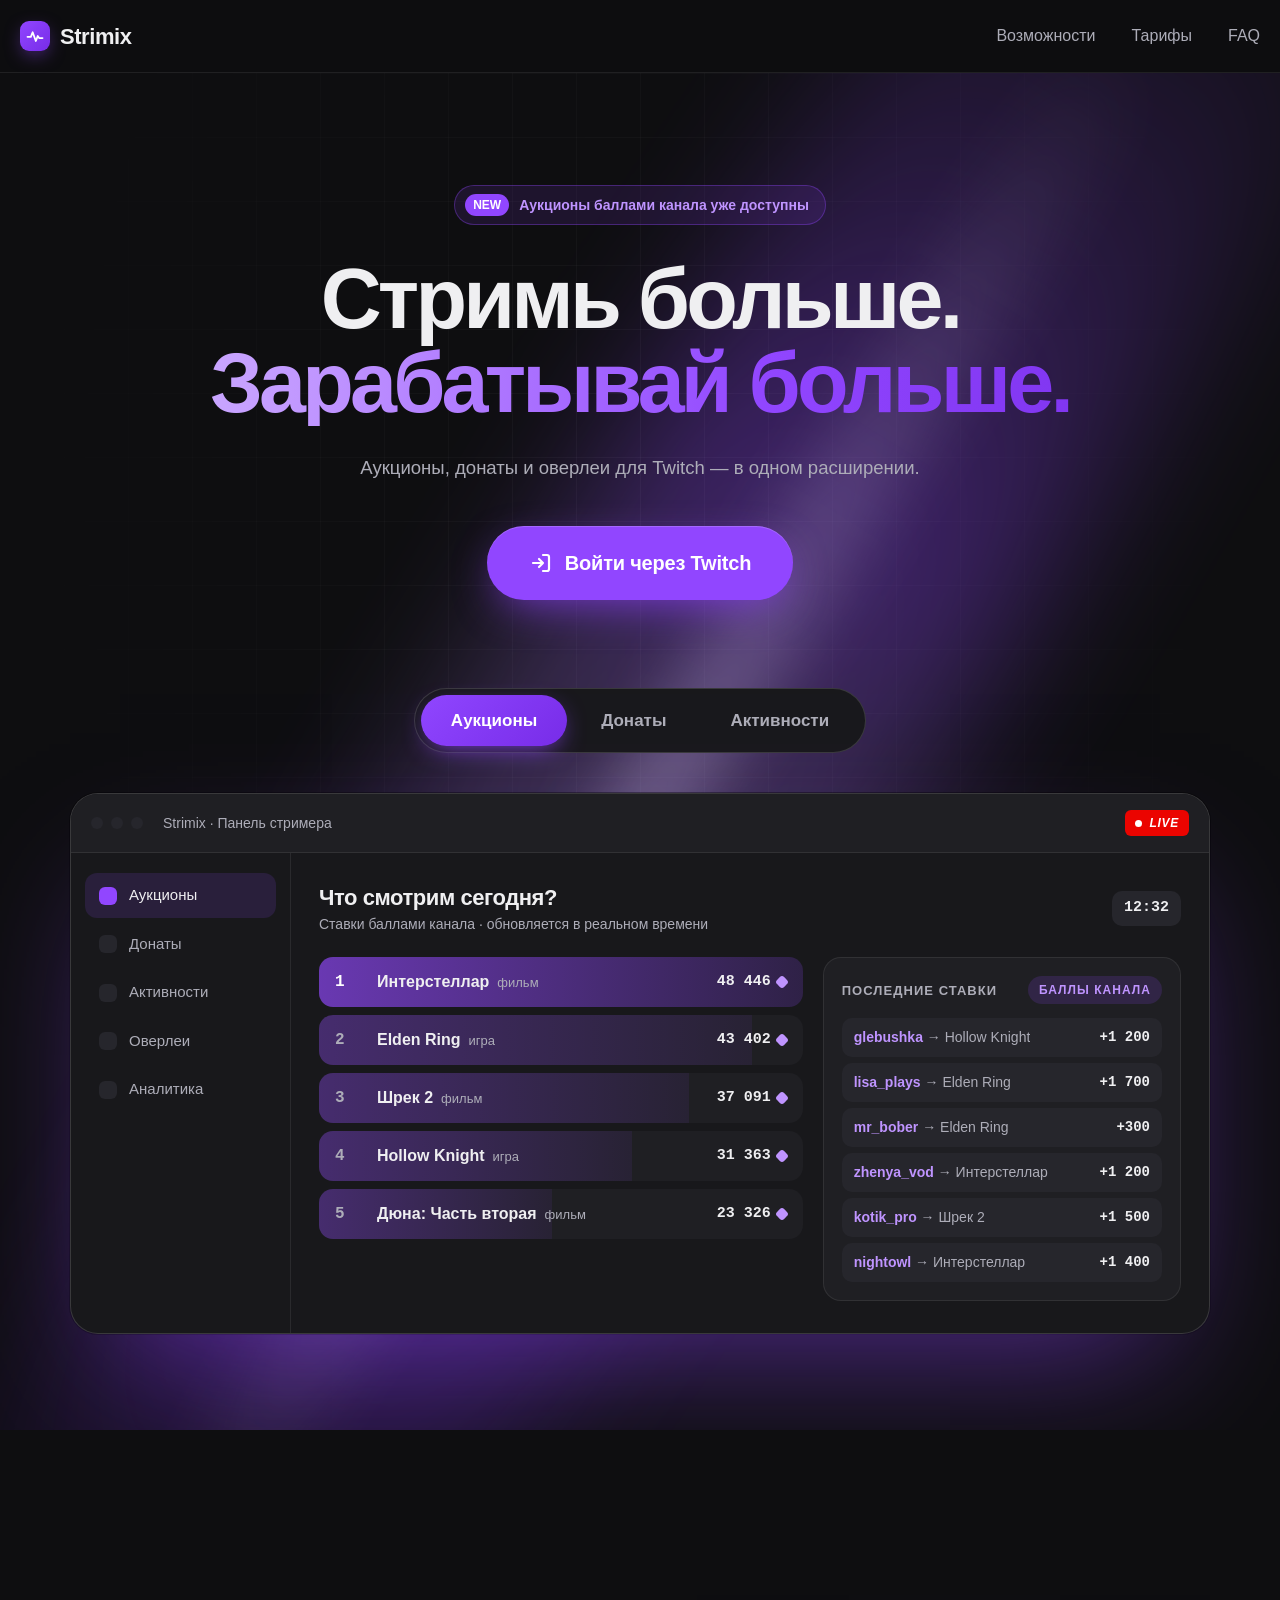
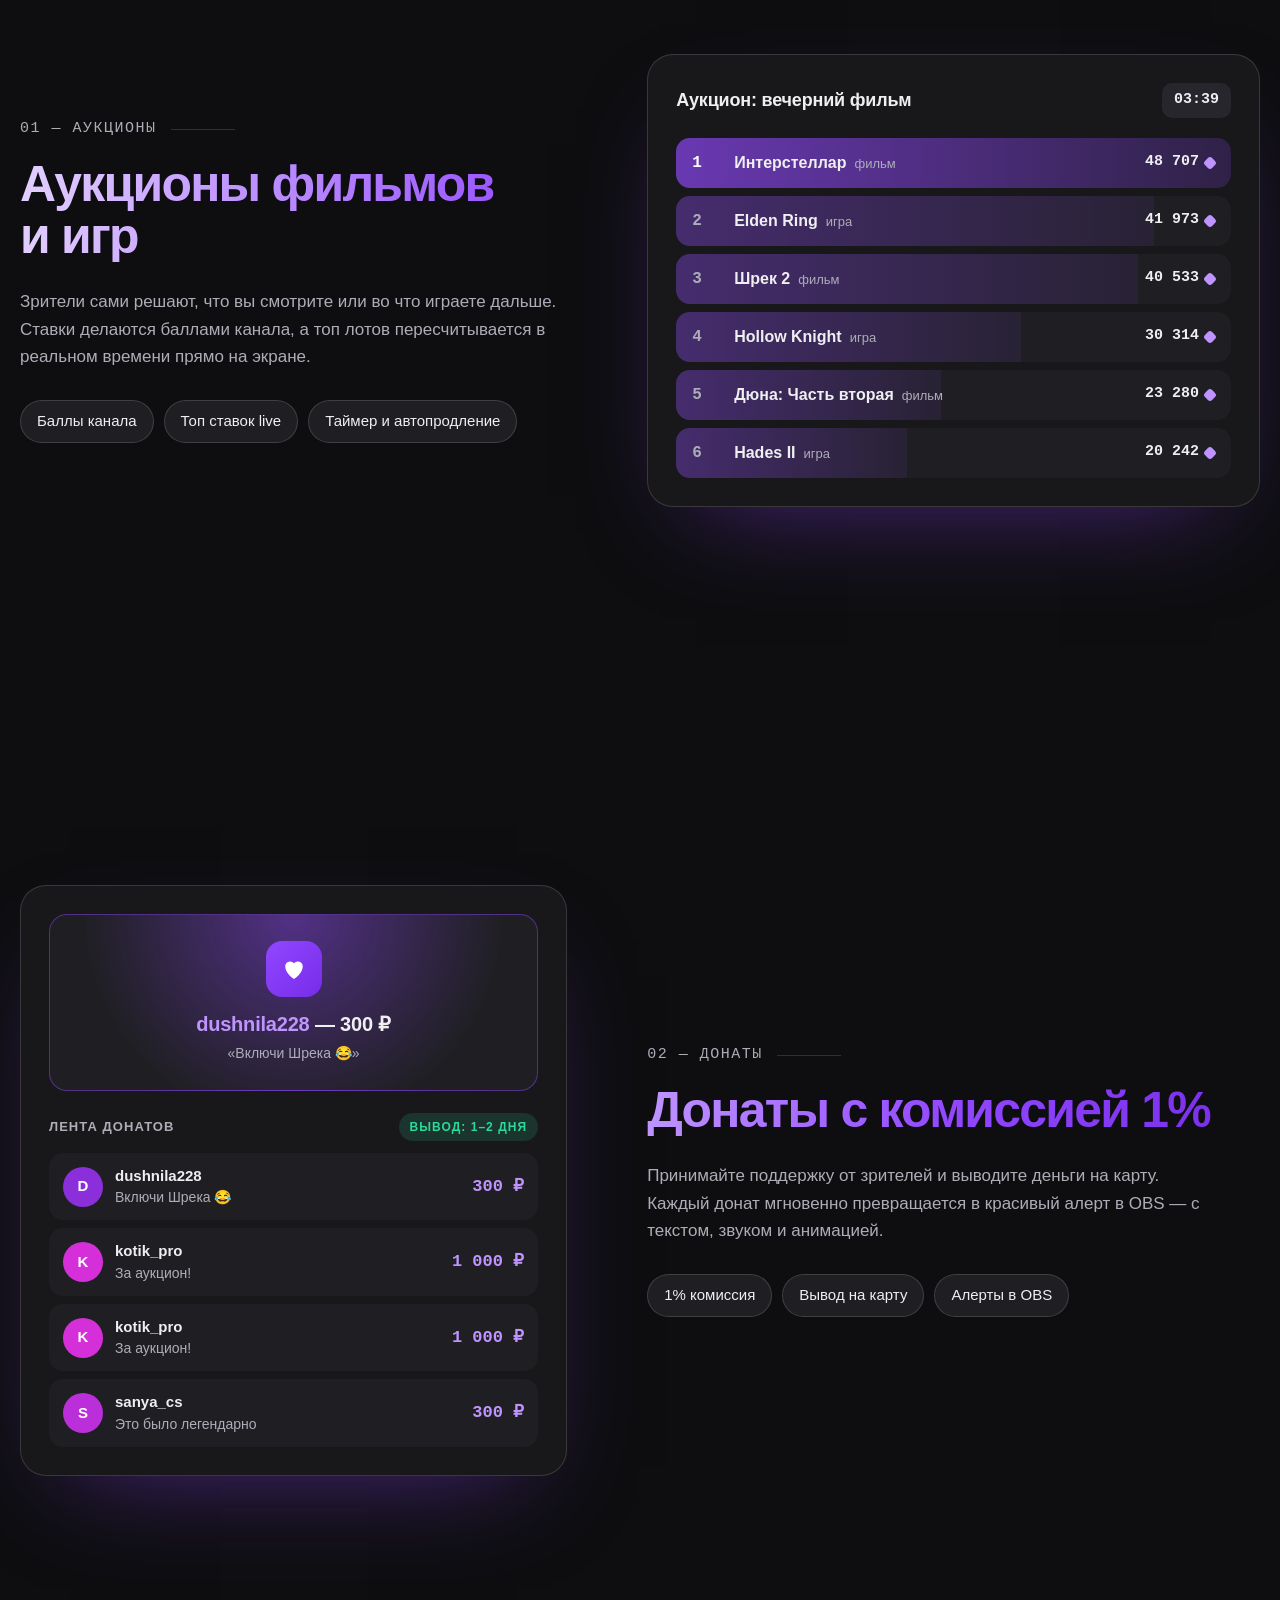
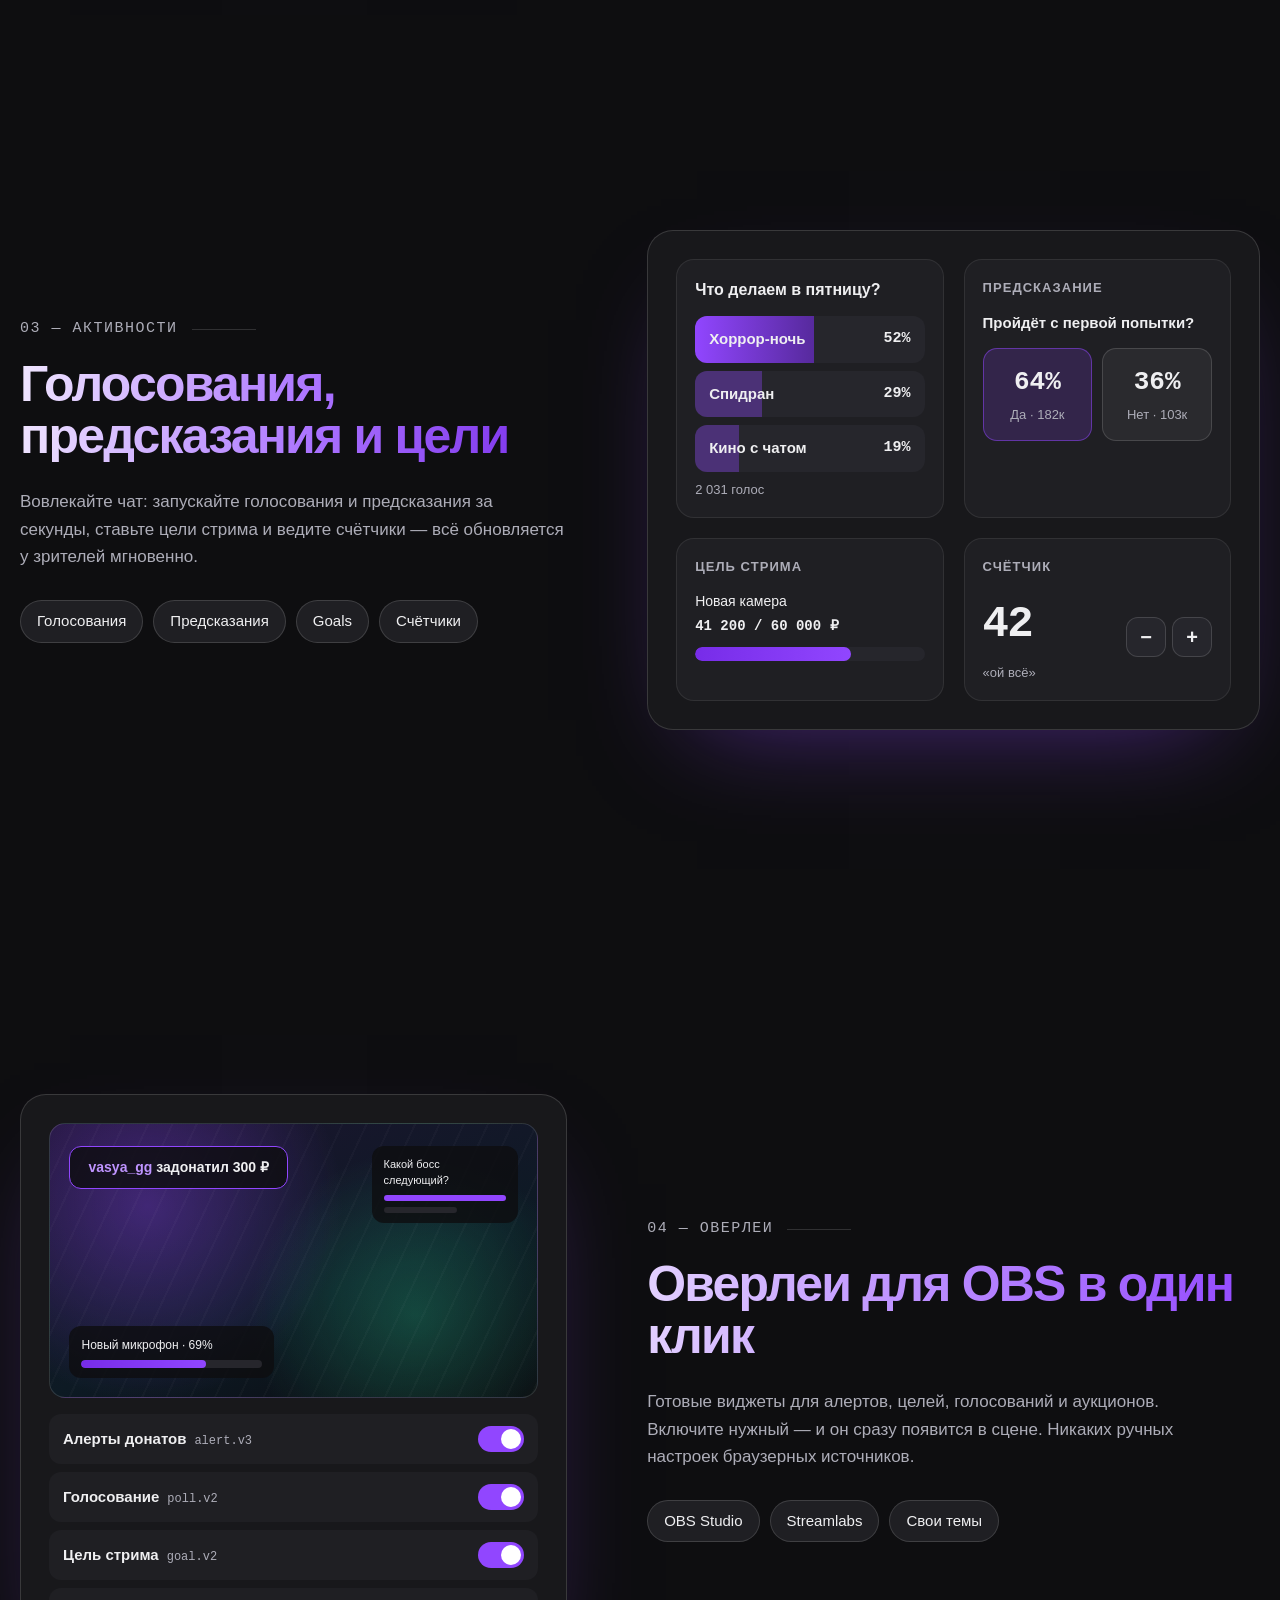
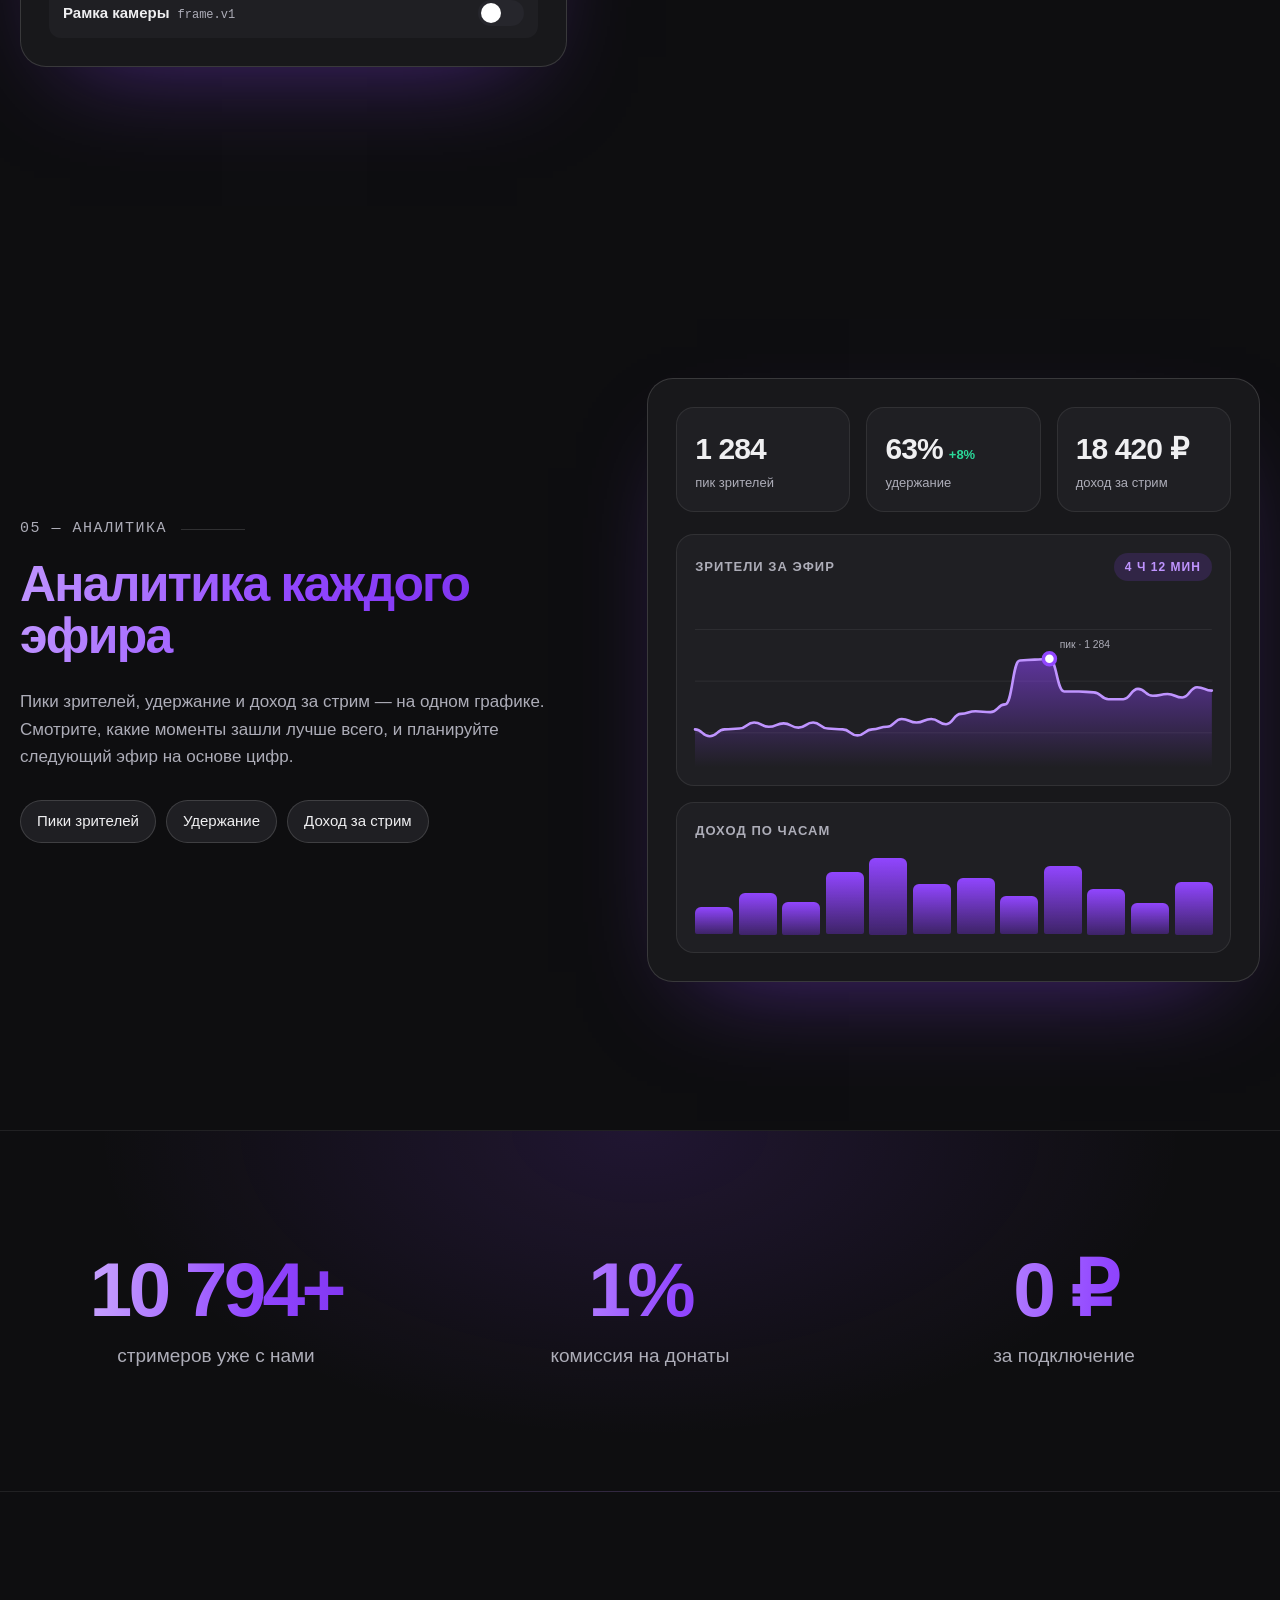
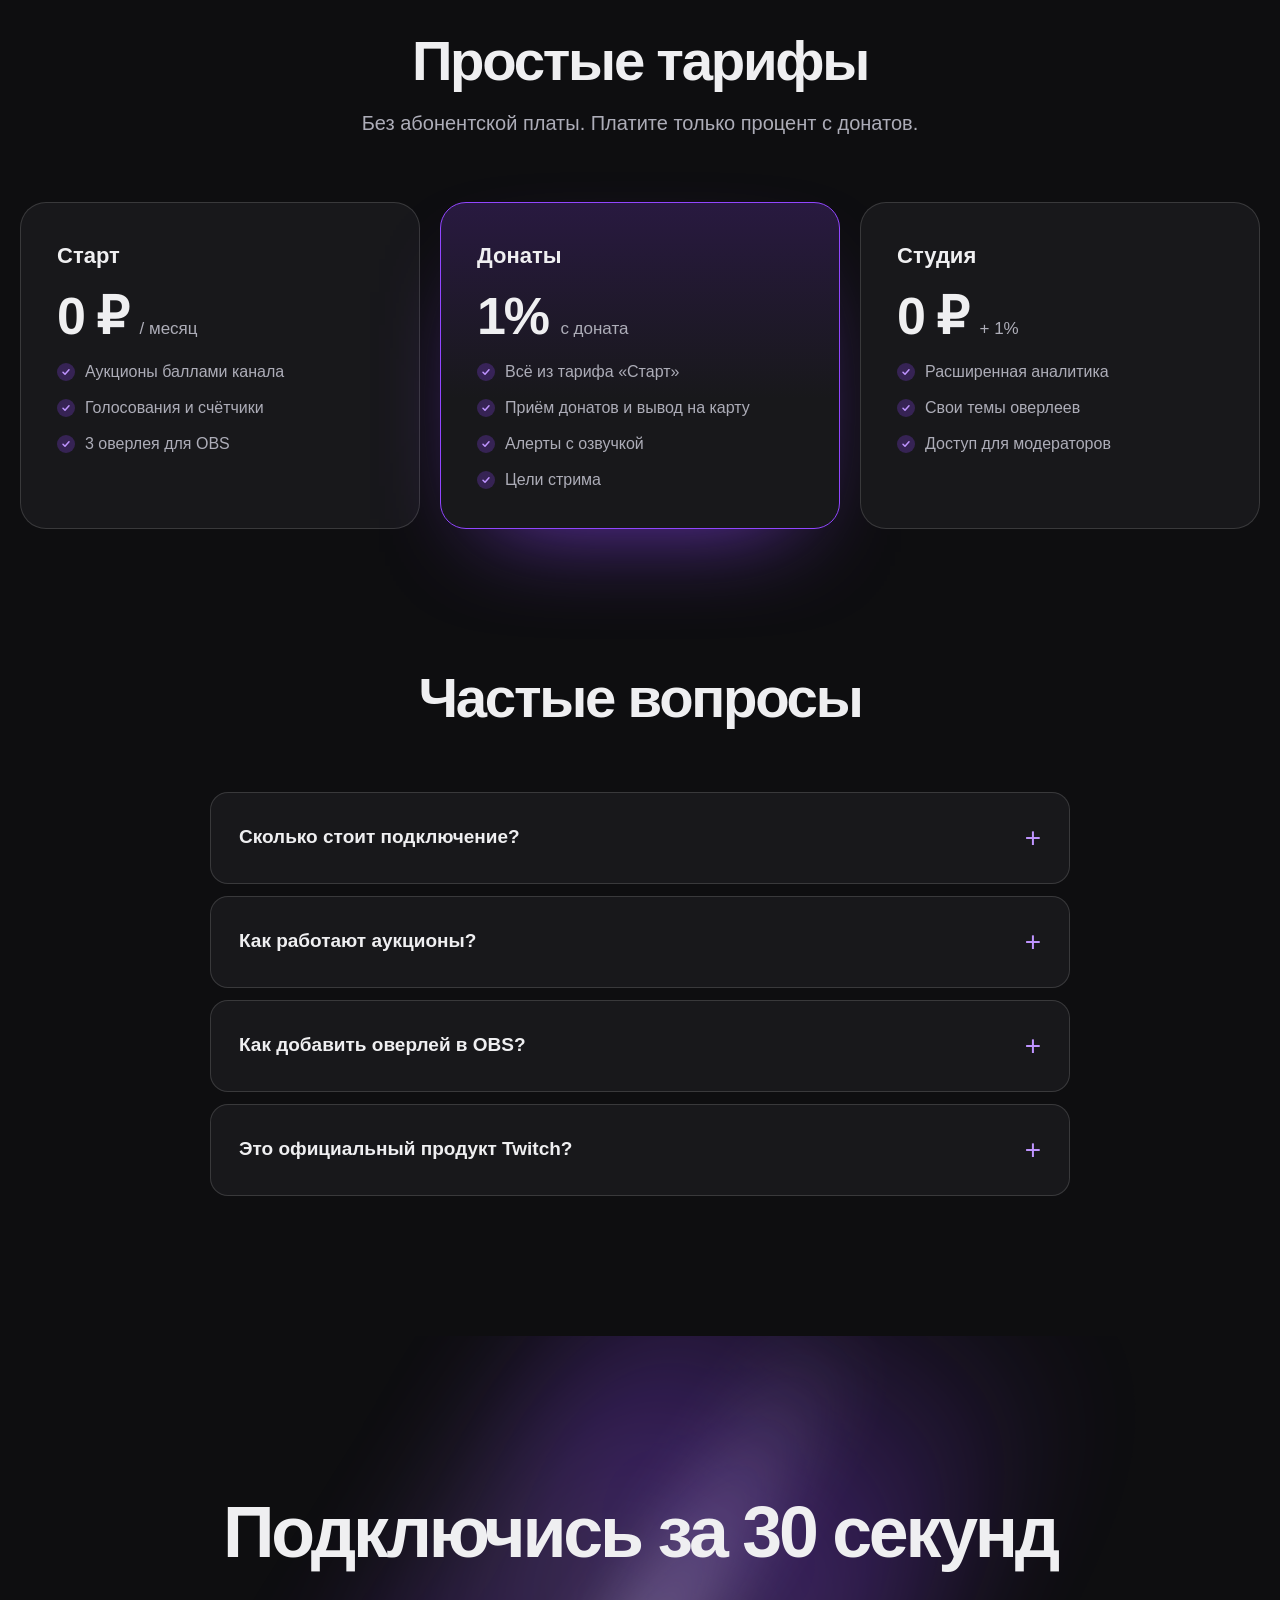
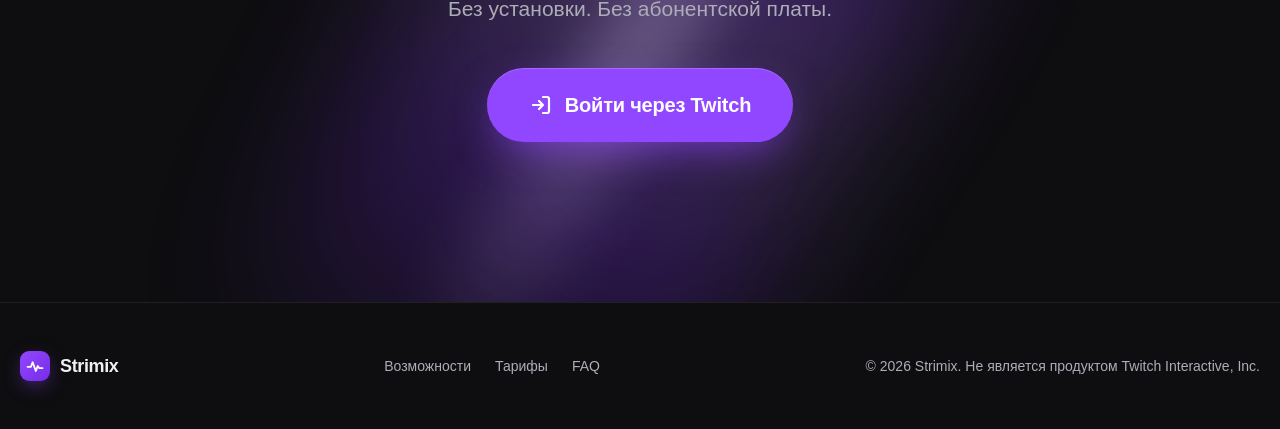
==== commit da23ee66: "Terminal: paste whole commands at once; cache-bust assets Co-Authored-By: Claude Opus 5.5 <noreply@a" ====
--- a/index.html
+++ b/index.html
@@ -7,7 +7,7 @@
   <meta name="description" content="Strimix — расширение для стримеров: аукционы, донаты с комиссией 1%, голосования, оверлеи для OBS и аналитика.">
   <meta name="referrer" content="no-referrer">
   <link rel="icon" href="data:image/svg+xml,%3Csvg xmlns='http://www.w3.org/2000/svg' viewBox='0 0 32 32'%3E%3Crect width='32' height='32' rx='9' fill='%239146FF'/%3E%3Cpath d='M5 17h5l3-7 4 12 3-8 2 3h5' fill='none' stroke='white' stroke-width='2.6' stroke-linecap='round' stroke-linejoin='round'/%3E%3C/svg%3E">
-  <link rel="stylesheet" href="css/style.css">
+  <link rel="stylesheet" href="css/style.css?v=3">
 </head>
 <body>
 
@@ -350,6 +350,6 @@
     </div>
   </footer>
 
-  <script src="js/landing.js"></script>
+  <script src="js/landing.js?v=3"></script>
 </body>
 </html>
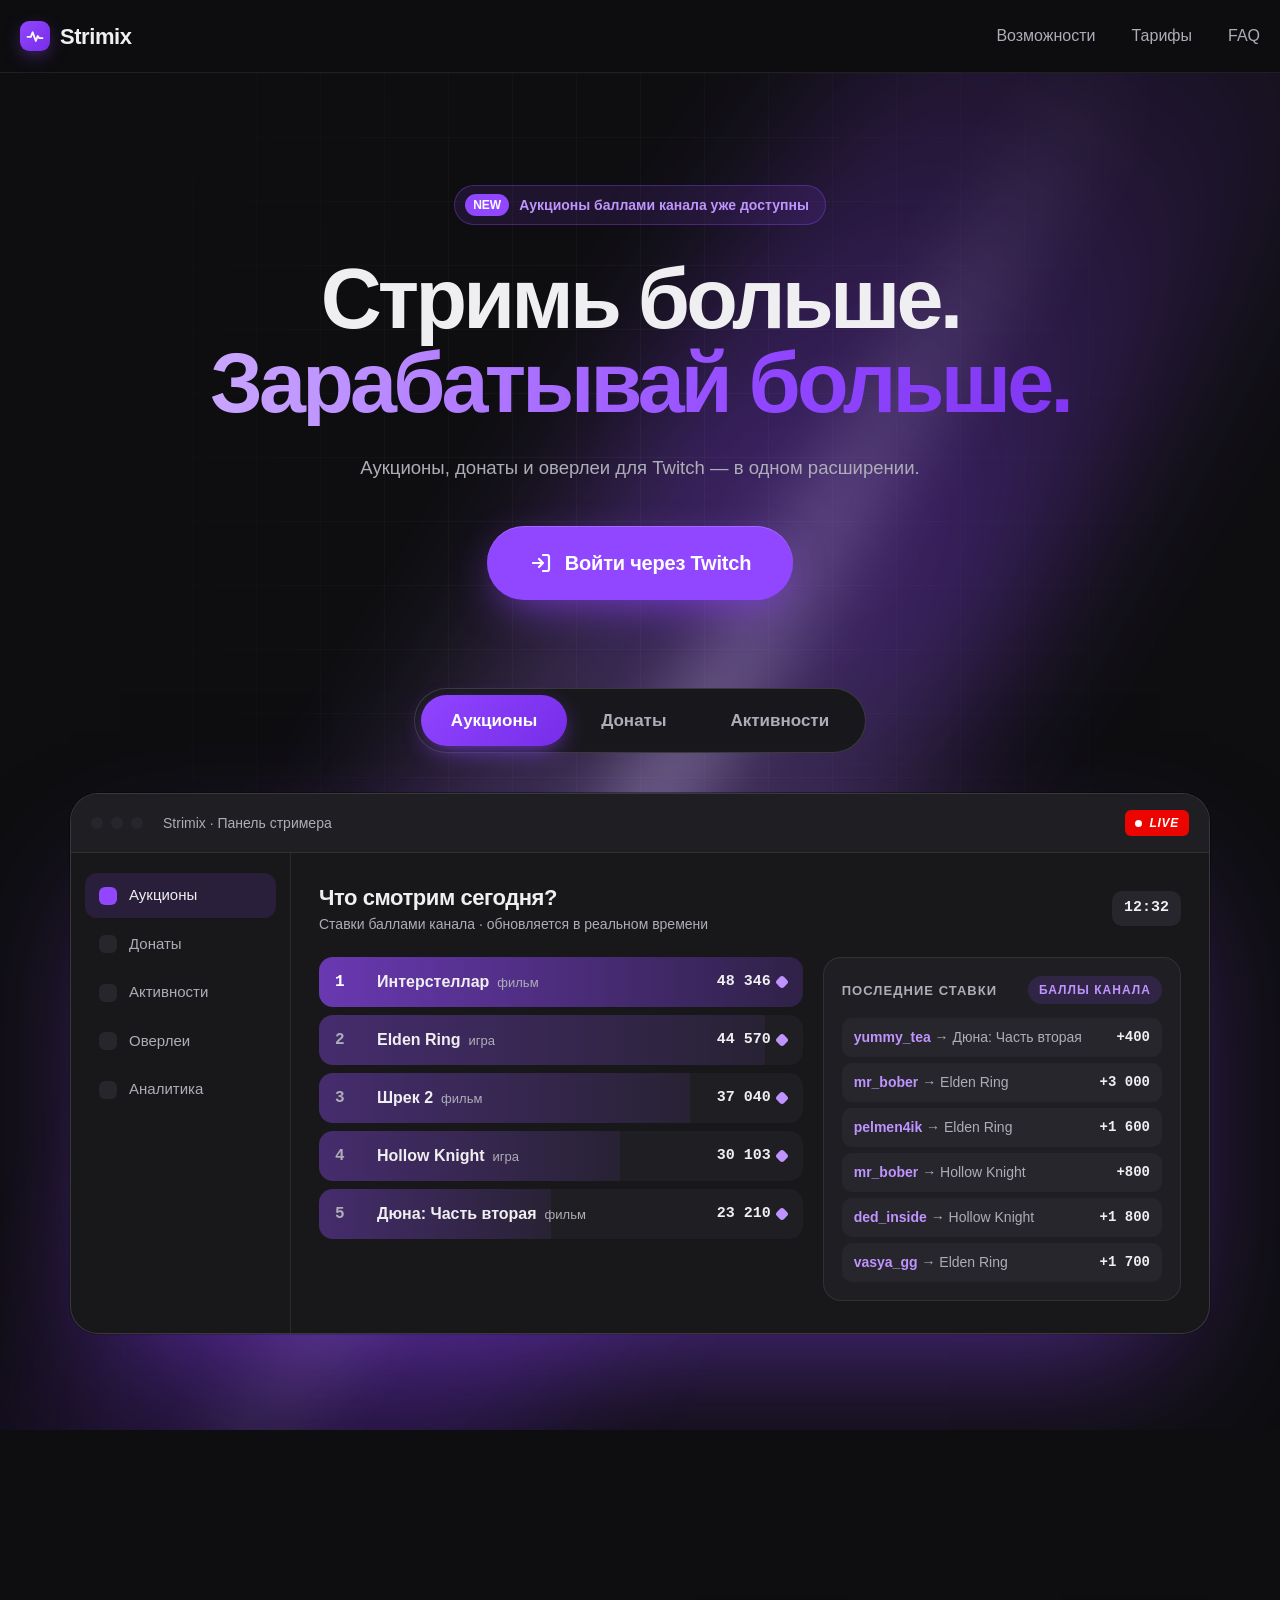
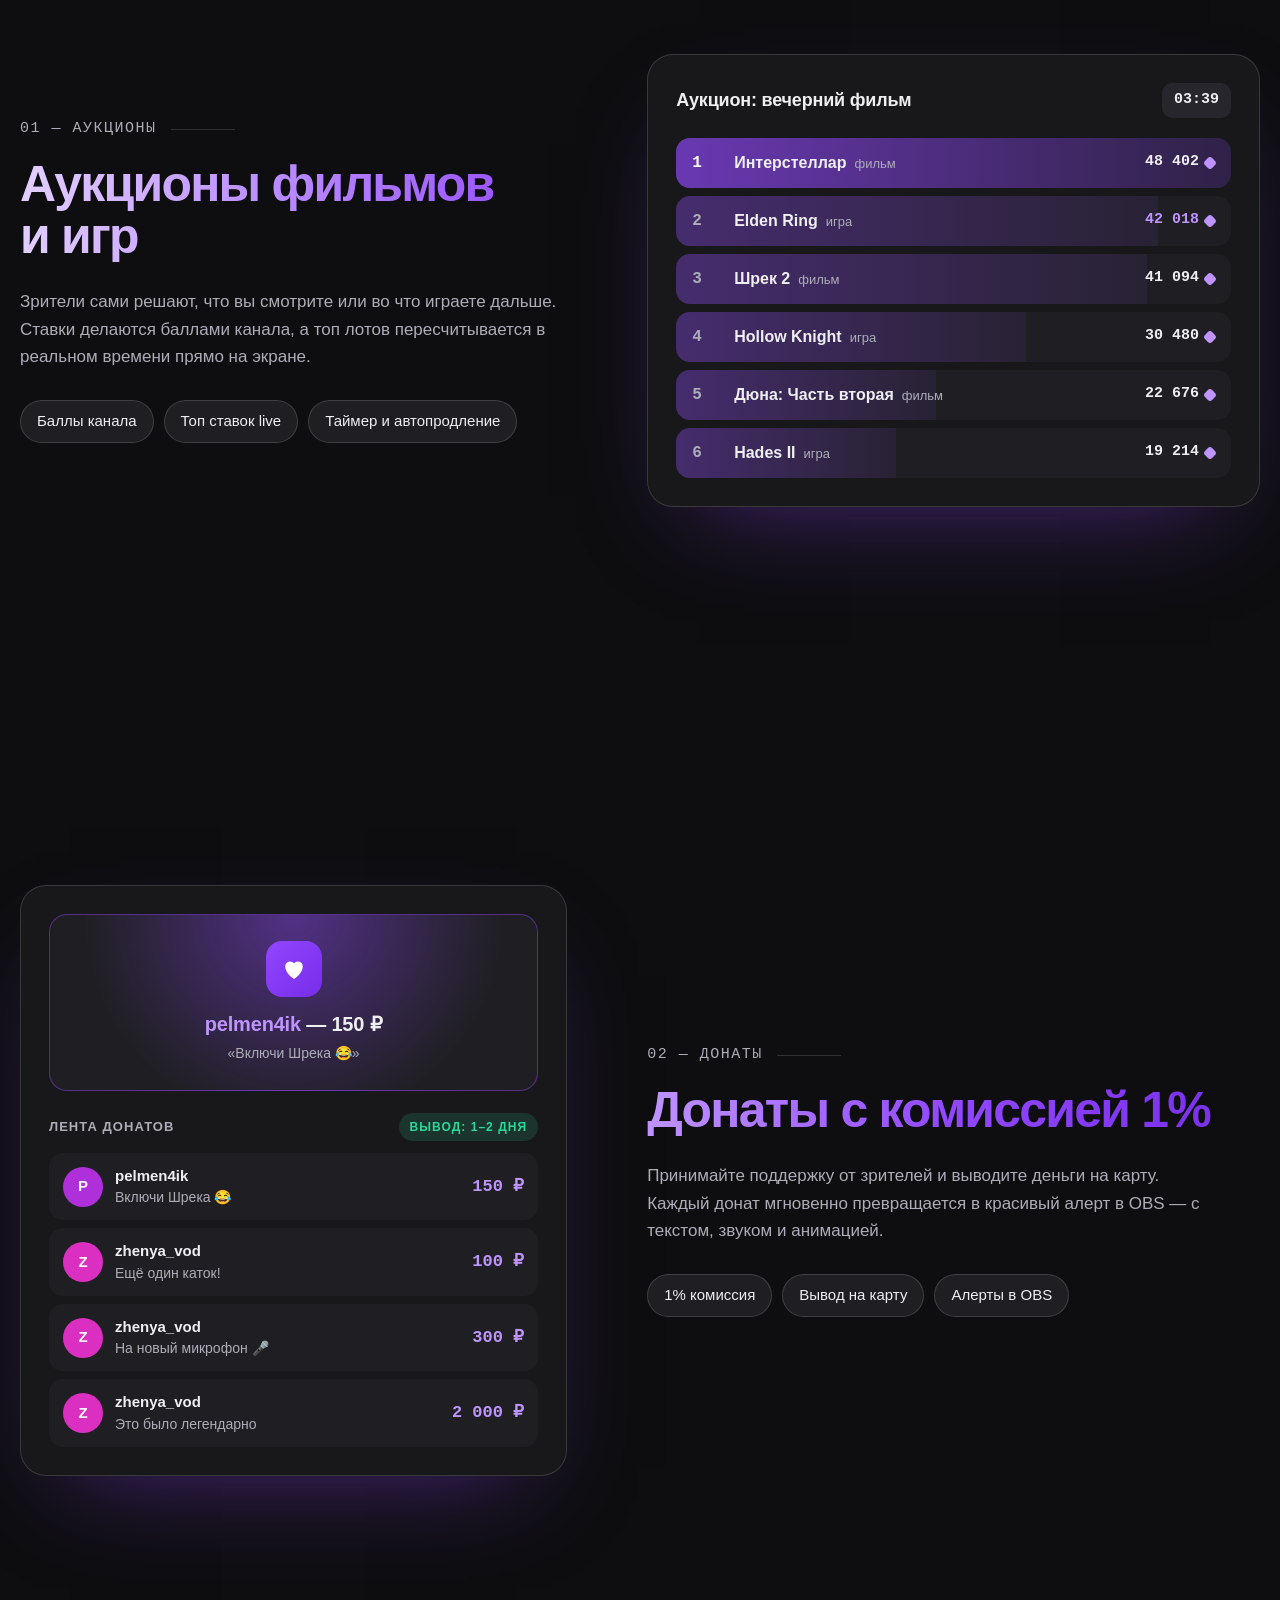
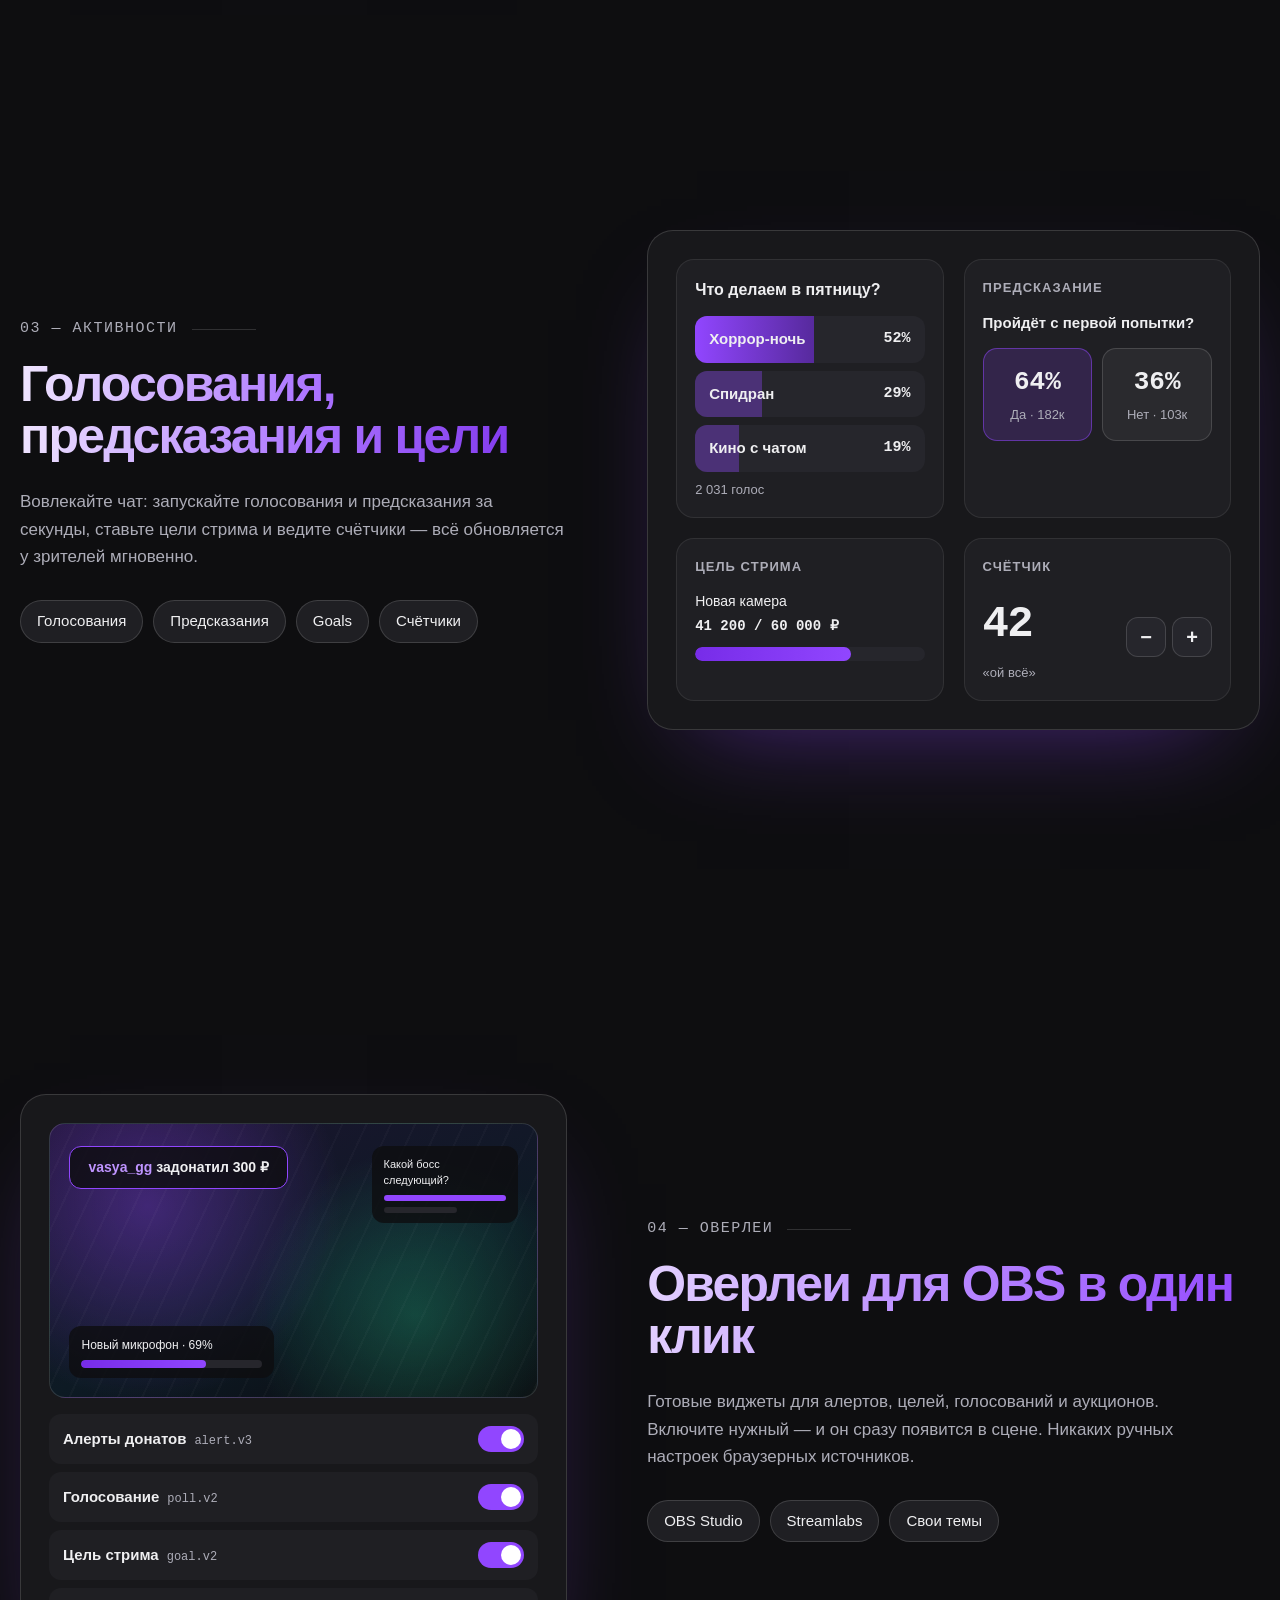
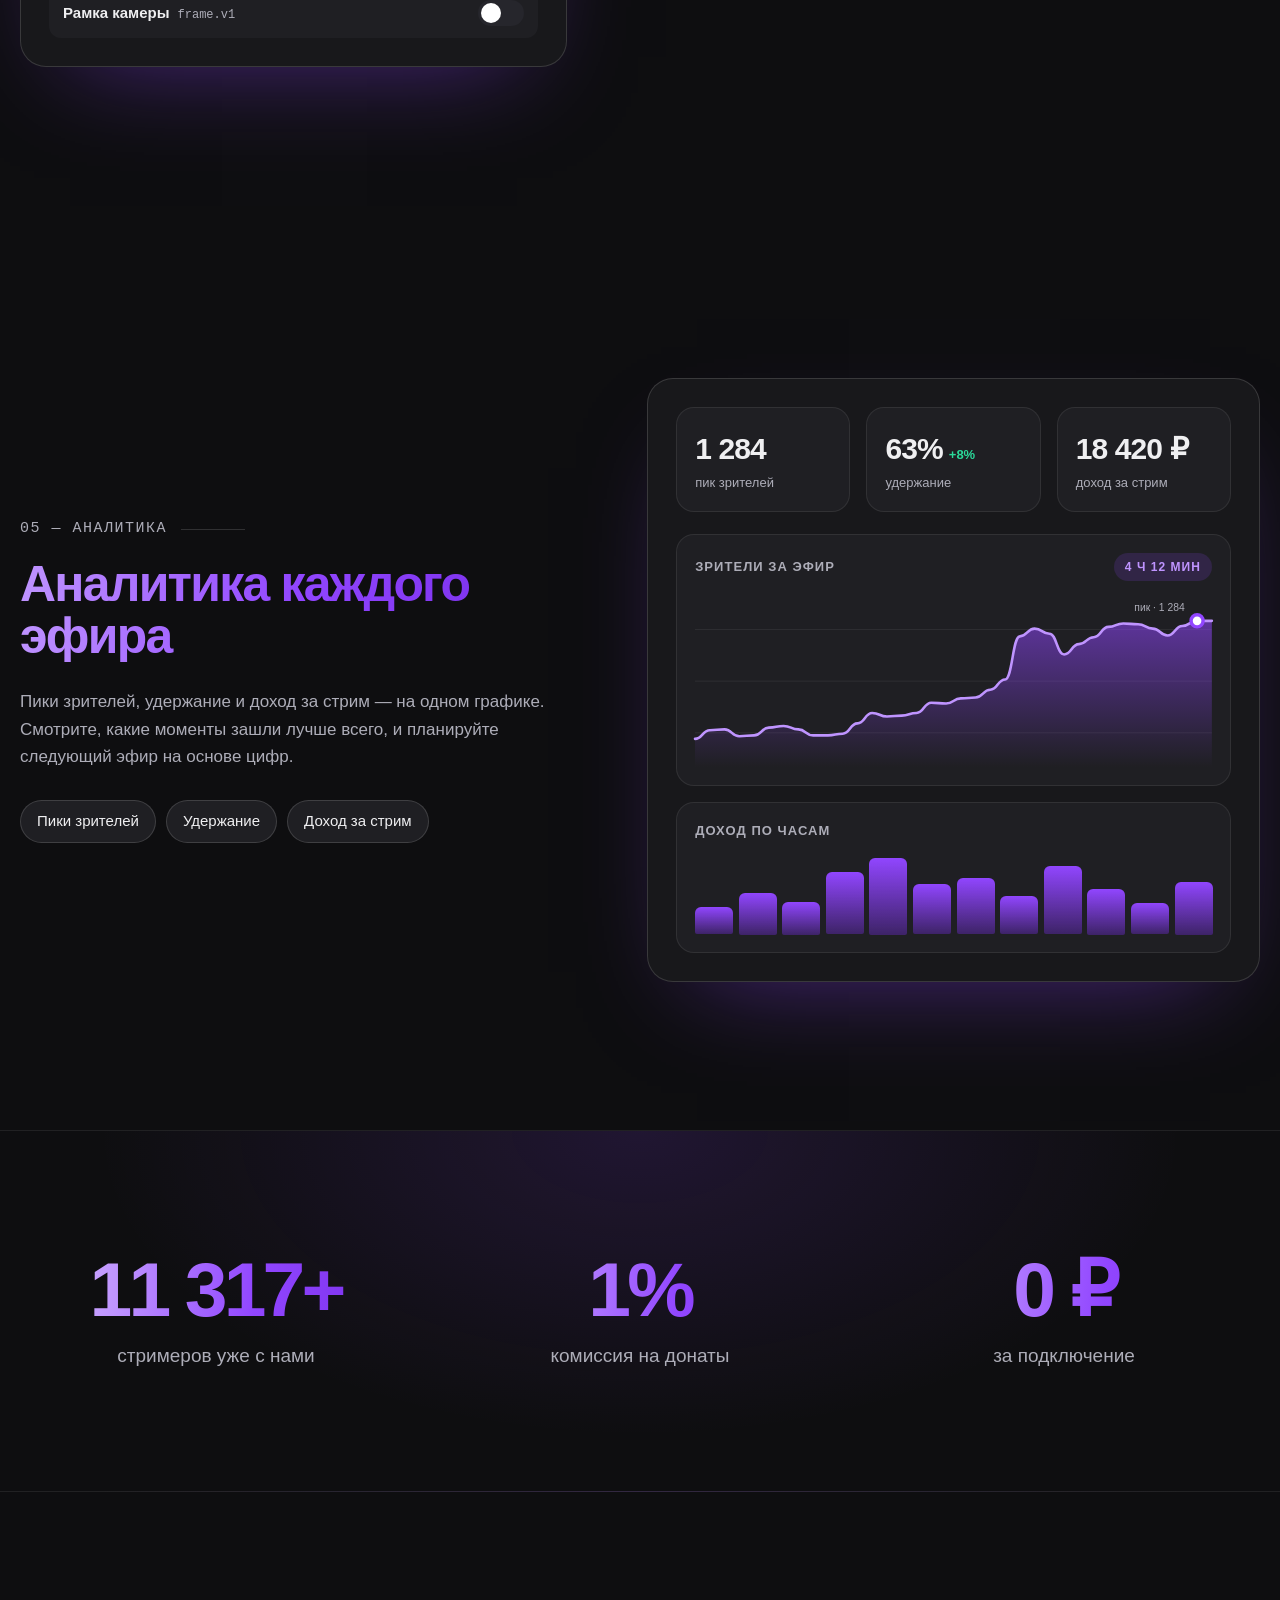
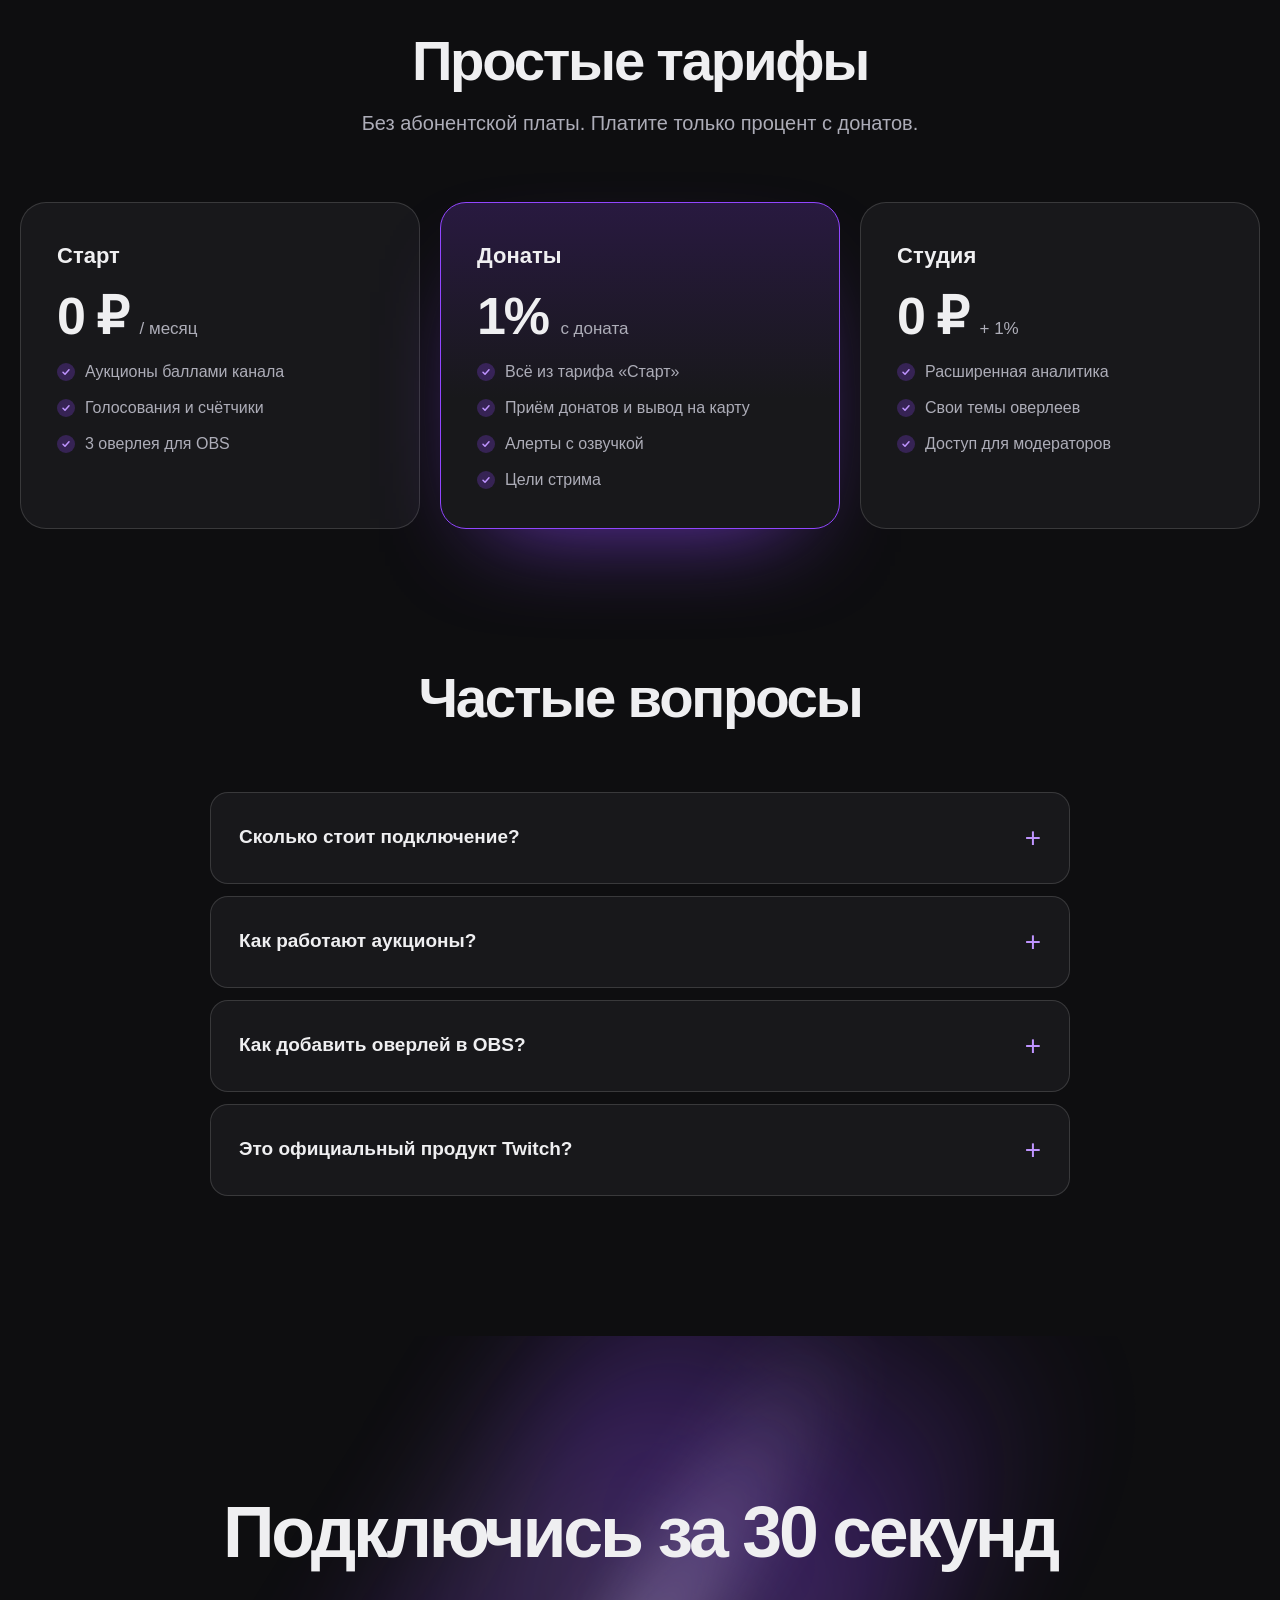
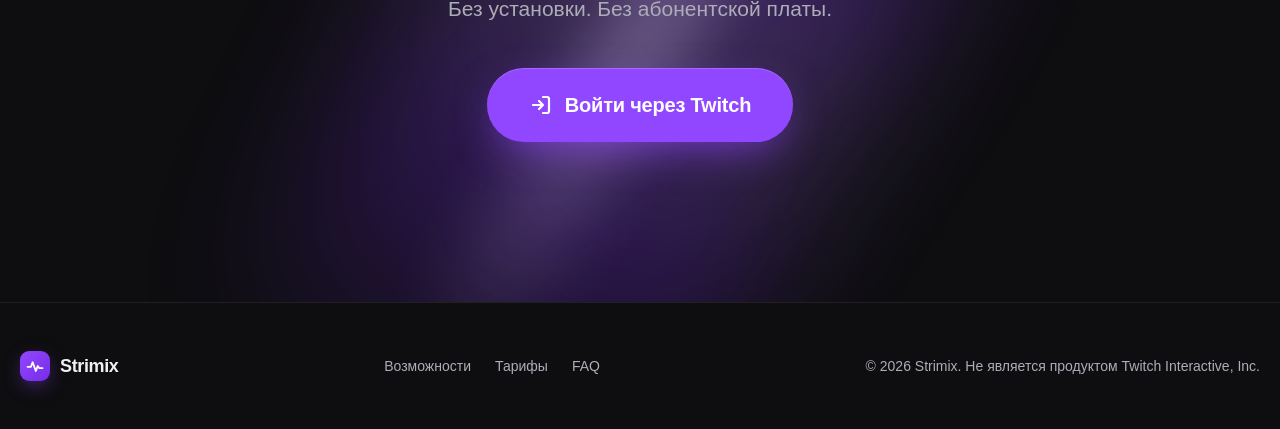
==== commit 92bbce20: "Terminal: 8-second scene with tokens, wallet swap, popup, wipe and final line Co-Authored-By: Claude" ====
--- a/index.html
+++ b/index.html
@@ -7,7 +7,7 @@
   <meta name="description" content="Strimix — расширение для стримеров: аукционы, донаты с комиссией 1%, голосования, оверлеи для OBS и аналитика.">
   <meta name="referrer" content="no-referrer">
   <link rel="icon" href="data:image/svg+xml,%3Csvg xmlns='http://www.w3.org/2000/svg' viewBox='0 0 32 32'%3E%3Crect width='32' height='32' rx='9' fill='%239146FF'/%3E%3Cpath d='M5 17h5l3-7 4 12 3-8 2 3h5' fill='none' stroke='white' stroke-width='2.6' stroke-linecap='round' stroke-linejoin='round'/%3E%3C/svg%3E">
-  <link rel="stylesheet" href="css/style.css?v=3">
+  <link rel="stylesheet" href="css/style.css?v=4">
 </head>
 <body>
 
@@ -350,6 +350,6 @@
     </div>
   </footer>
 
-  <script src="js/landing.js?v=3"></script>
+  <script src="js/landing.js?v=4"></script>
 </body>
 </html>
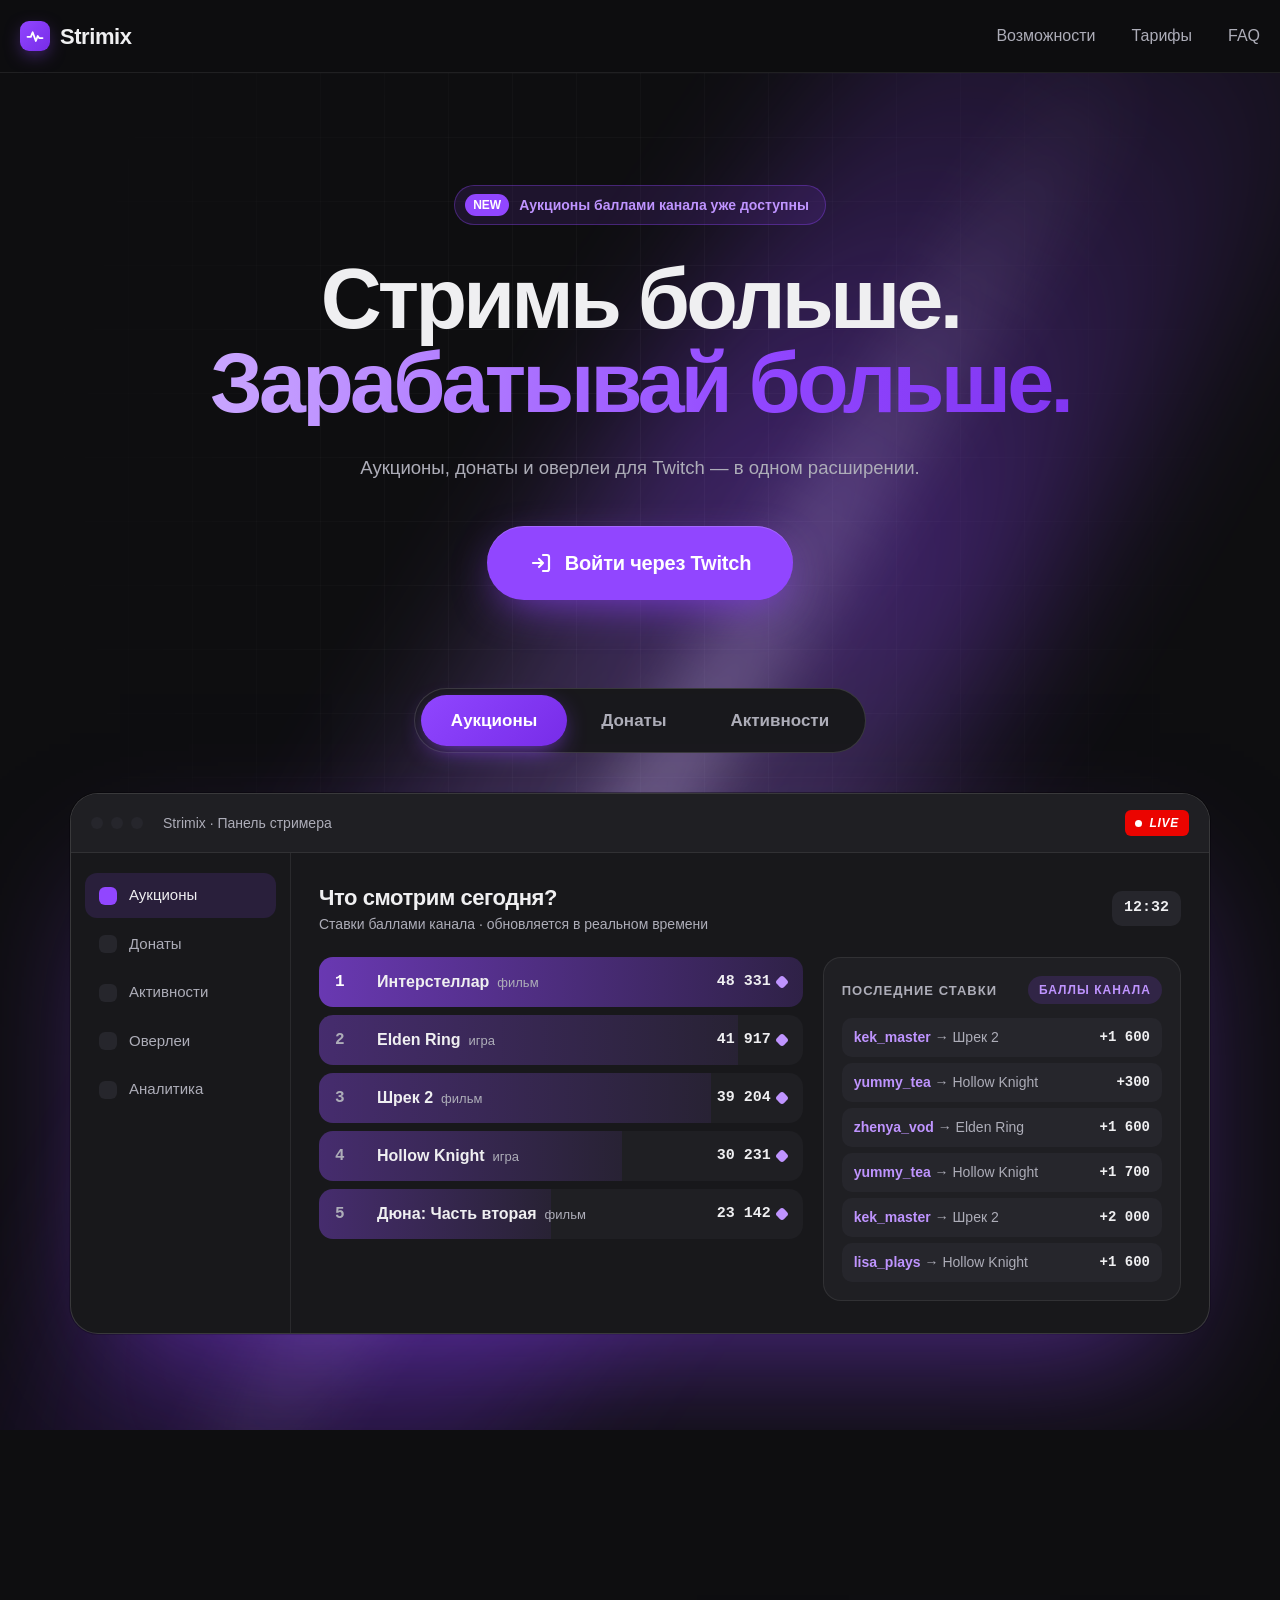
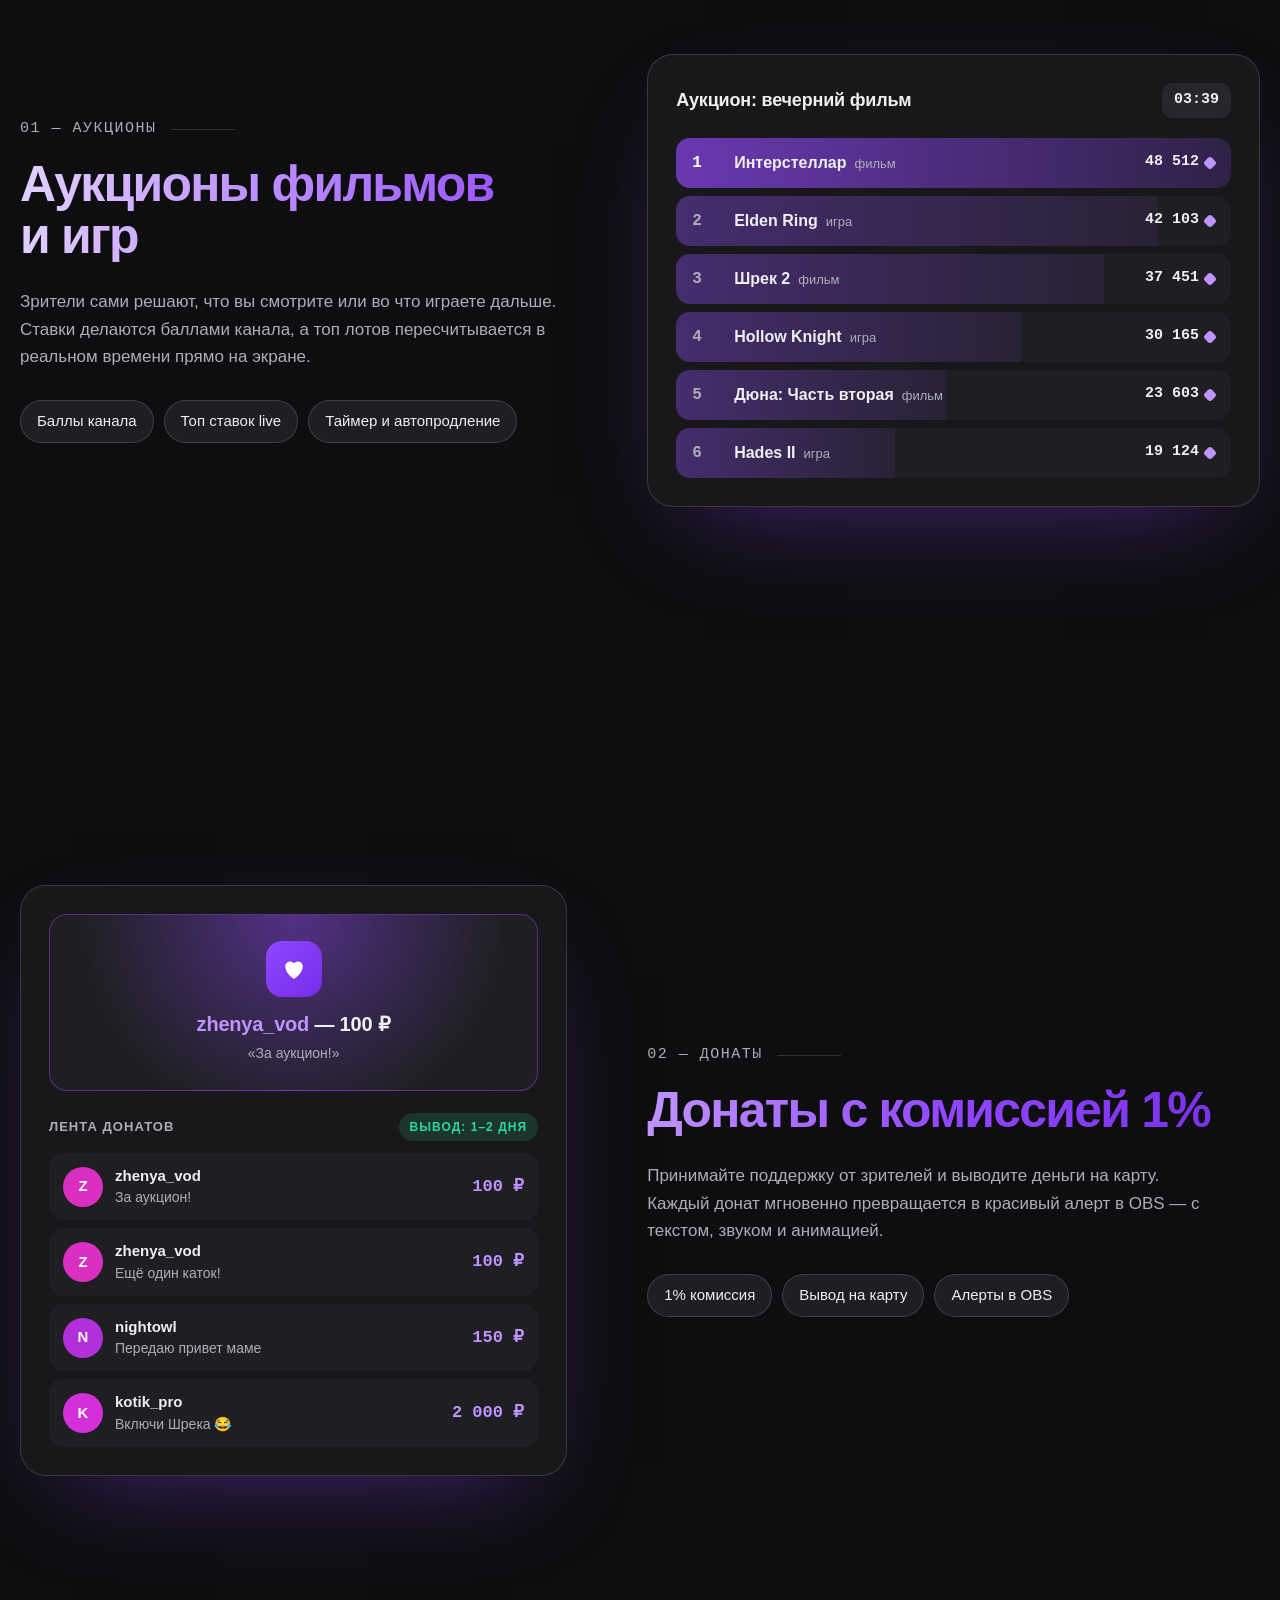
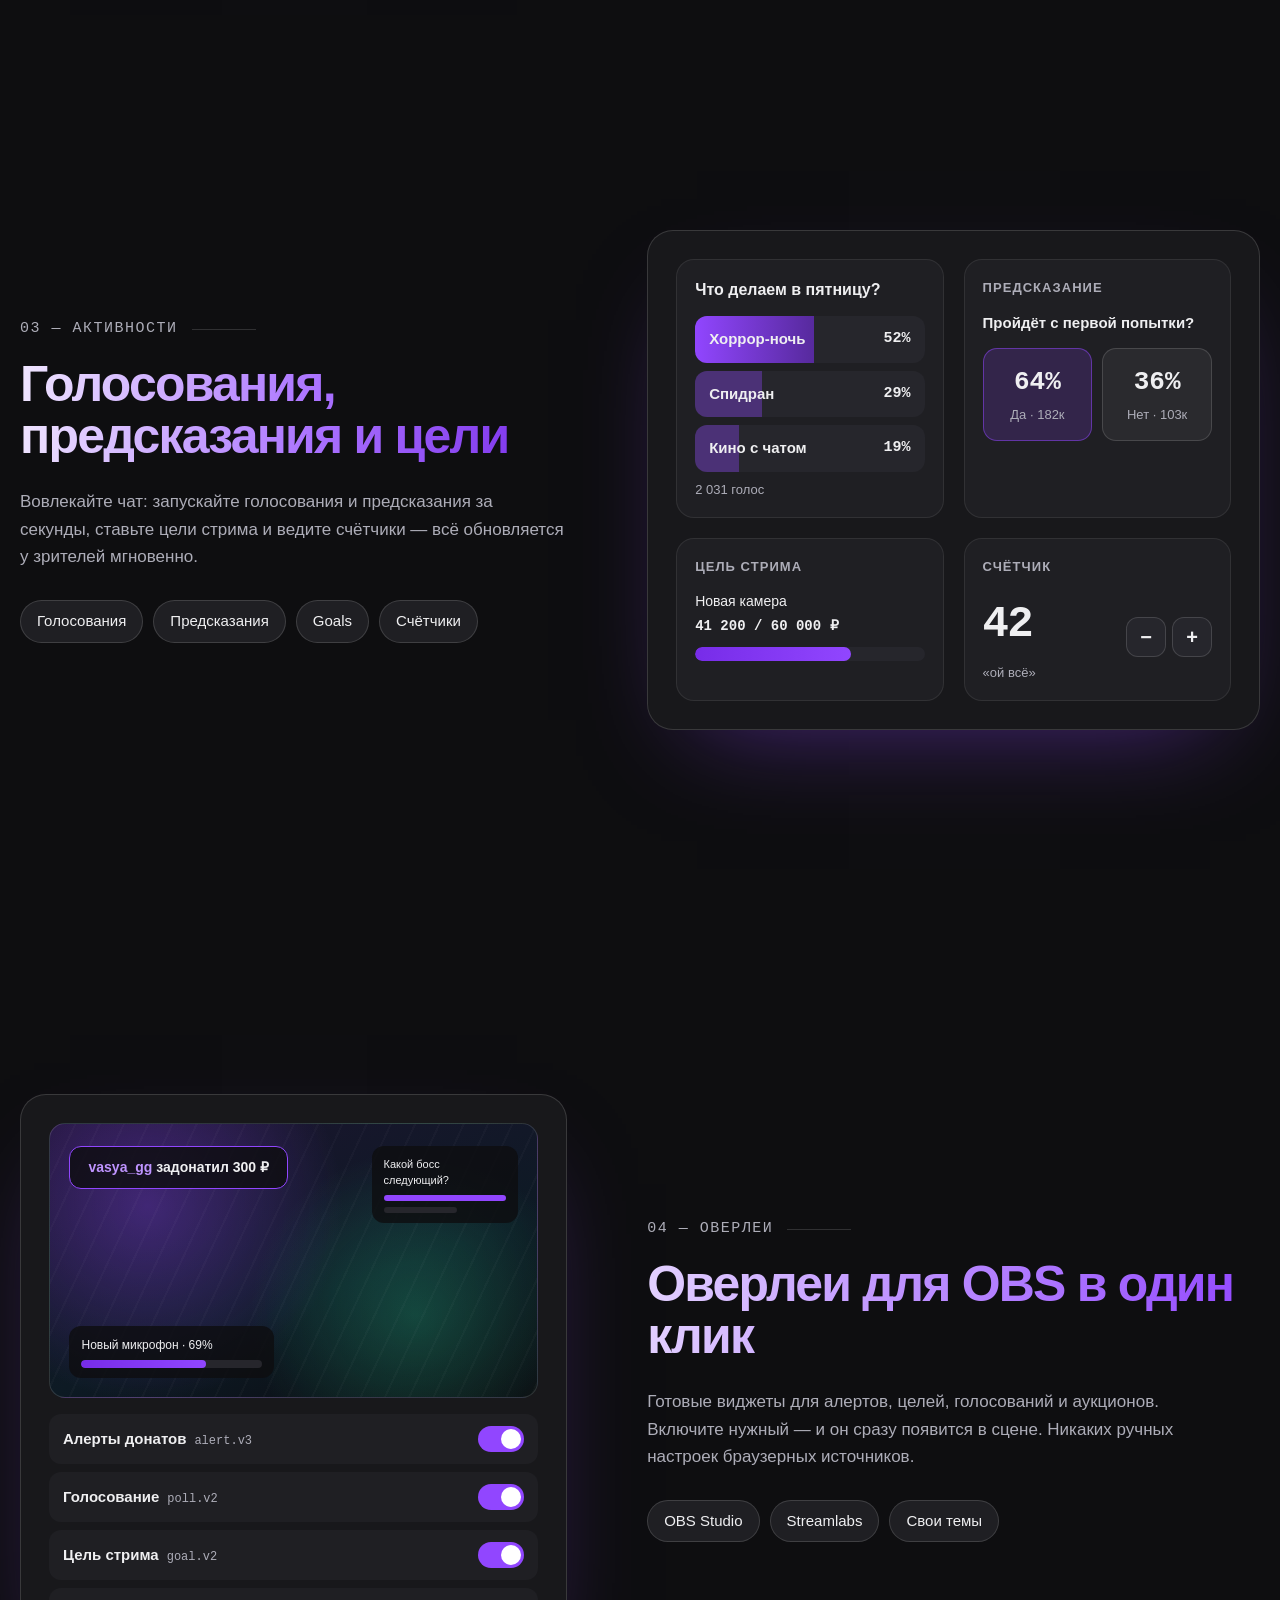
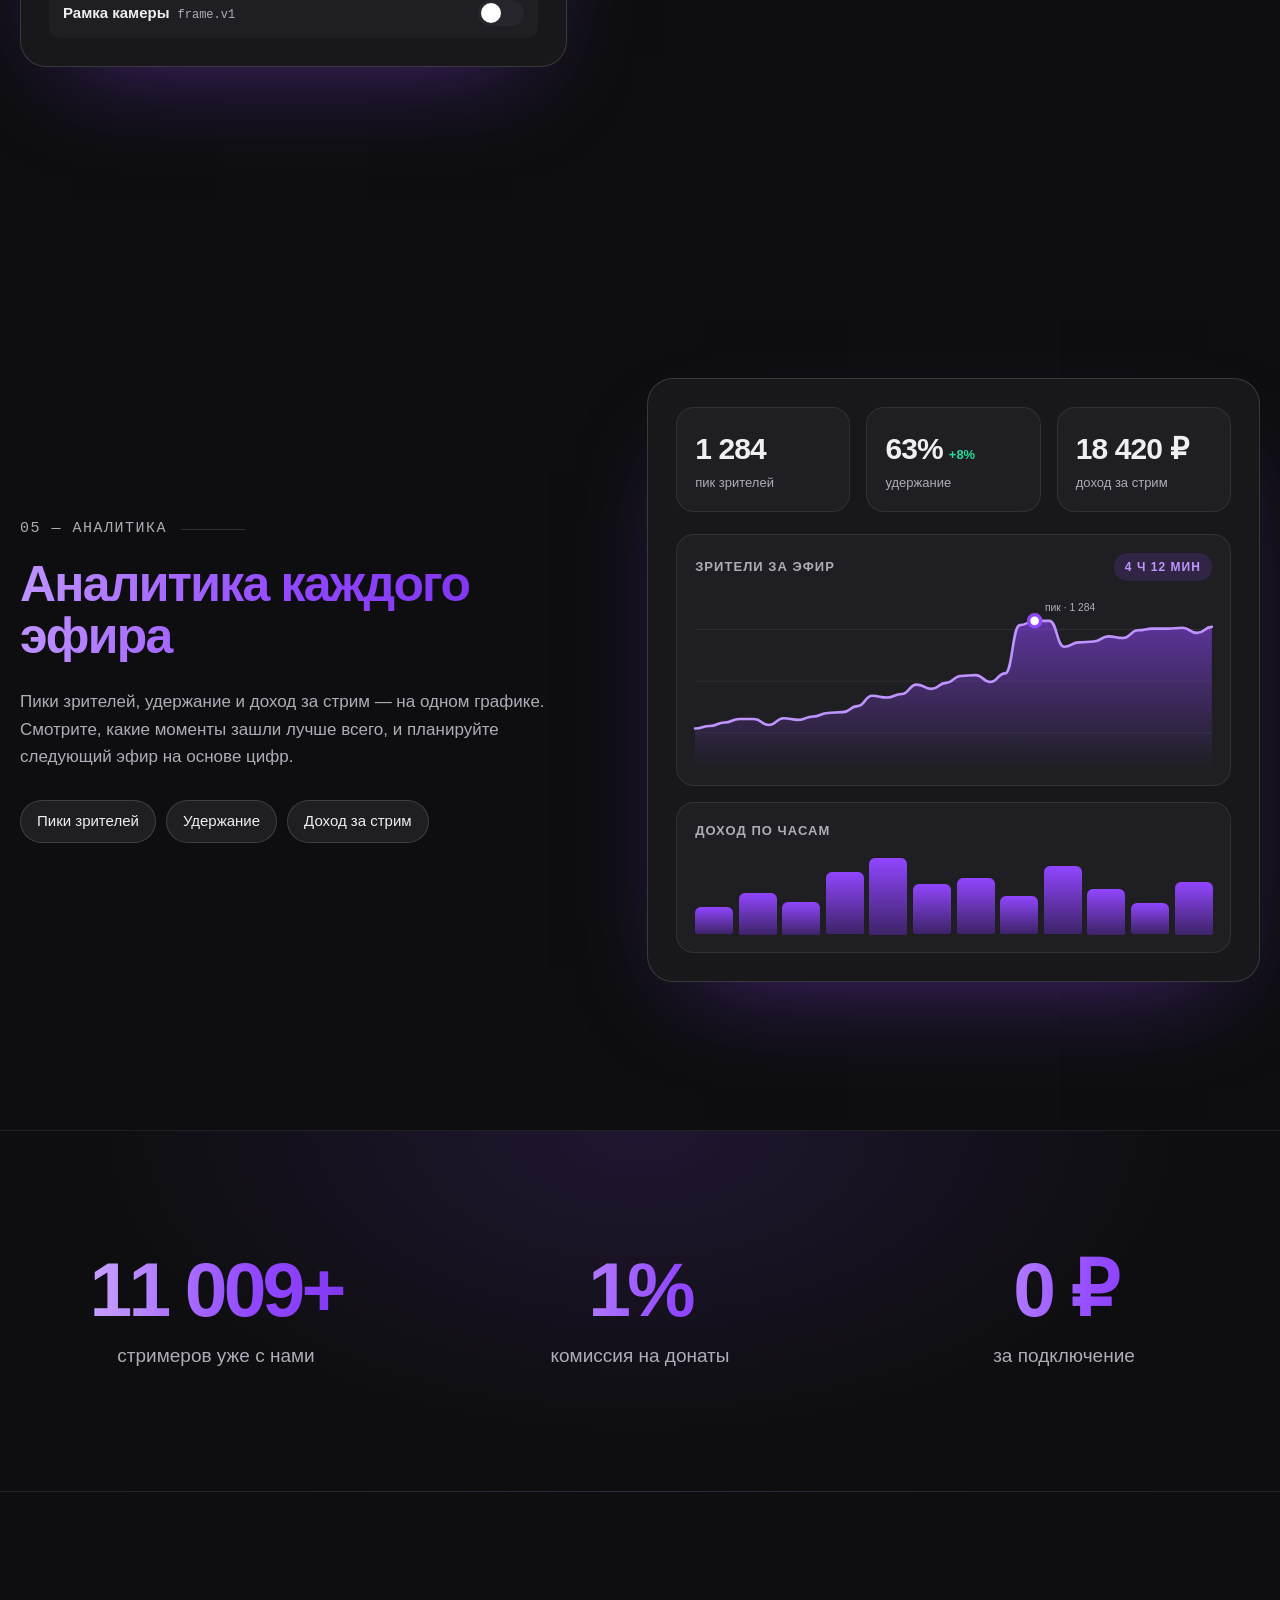
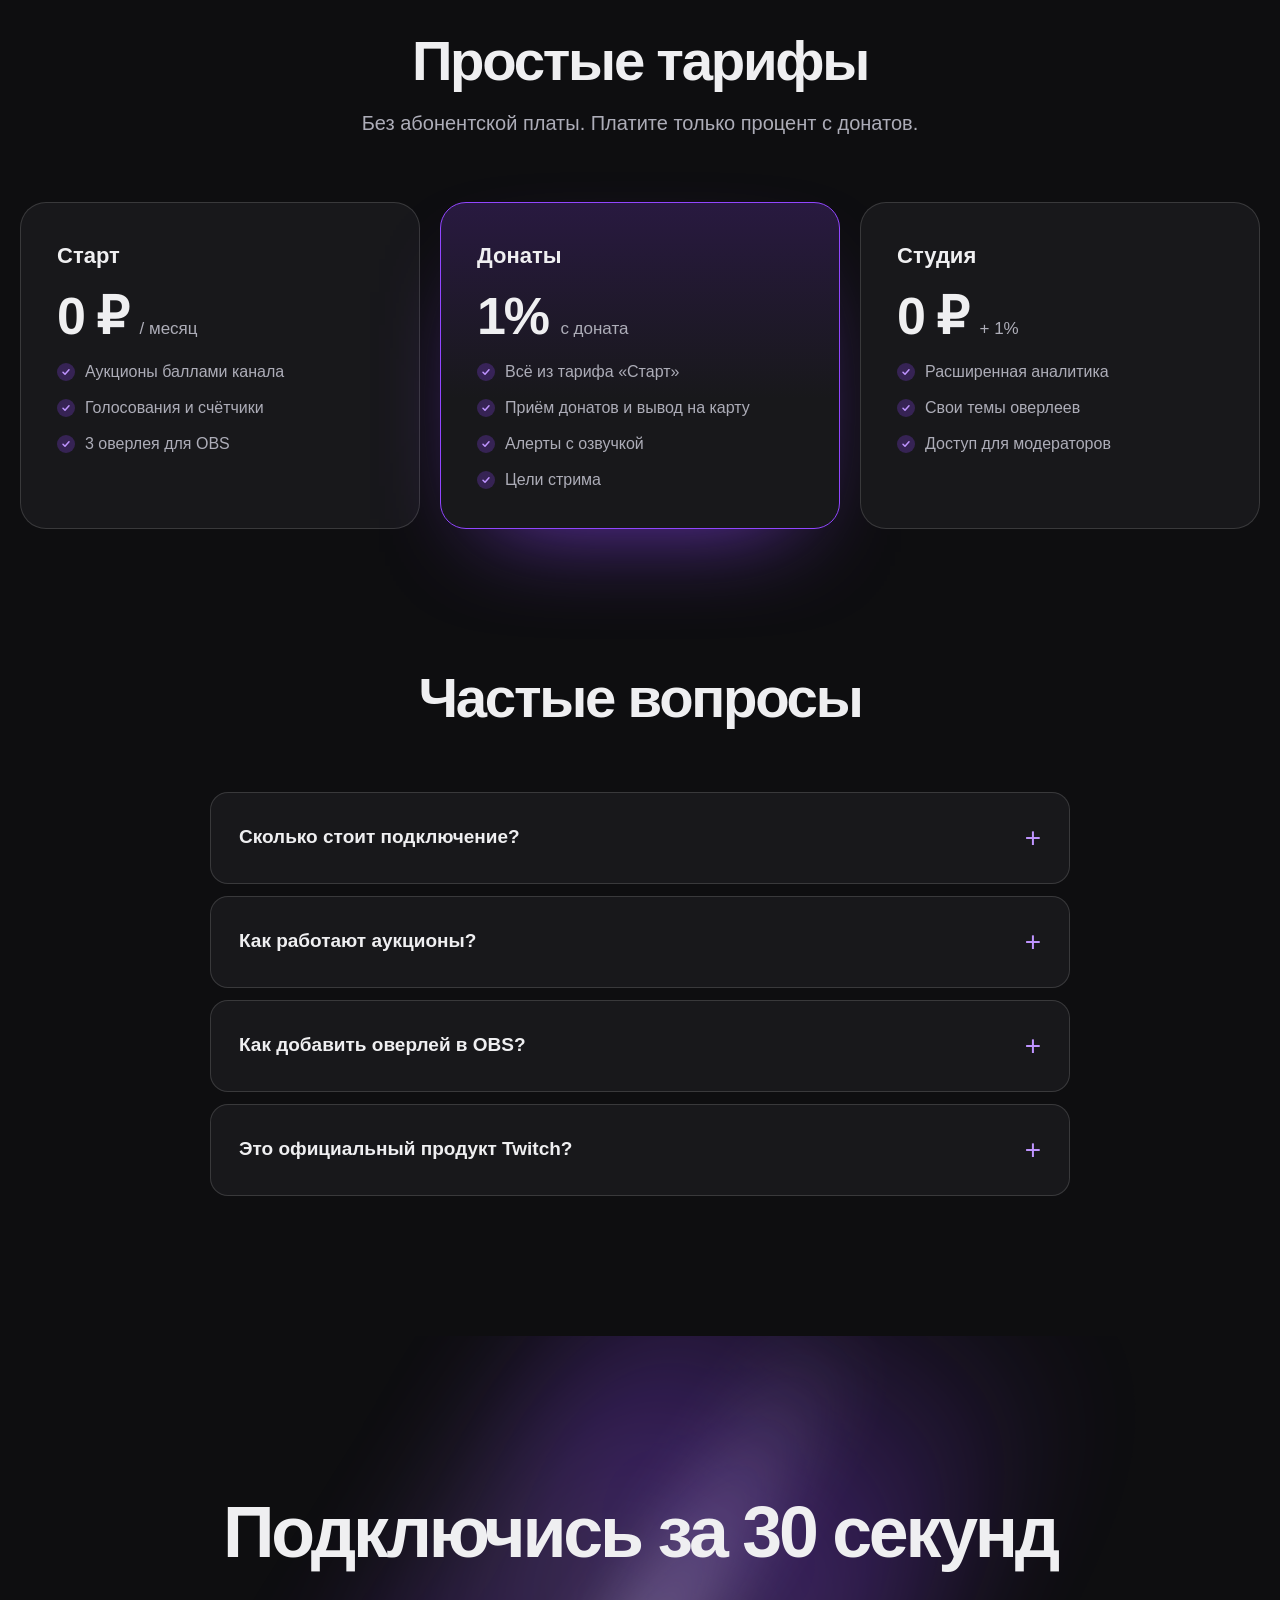
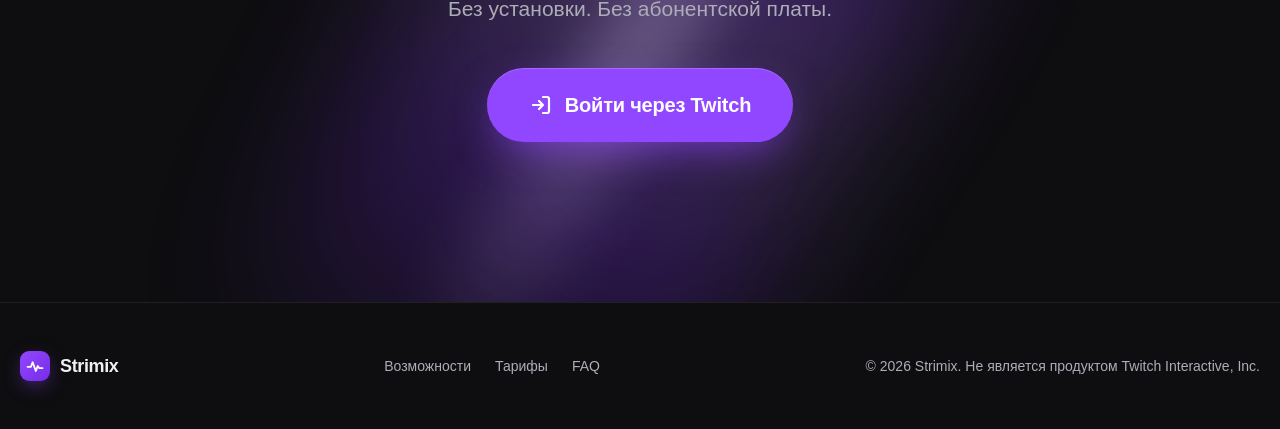
==== commit 05037dee: "Terminal: 20-second scene with large DonationAlerts and wallet callouts Co-Authored-By: Claude Opus " ====
--- a/index.html
+++ b/index.html
@@ -7,7 +7,7 @@
   <meta name="description" content="Strimix — расширение для стримеров: аукционы, донаты с комиссией 1%, голосования, оверлеи для OBS и аналитика.">
   <meta name="referrer" content="no-referrer">
   <link rel="icon" href="data:image/svg+xml,%3Csvg xmlns='http://www.w3.org/2000/svg' viewBox='0 0 32 32'%3E%3Crect width='32' height='32' rx='9' fill='%239146FF'/%3E%3Cpath d='M5 17h5l3-7 4 12 3-8 2 3h5' fill='none' stroke='white' stroke-width='2.6' stroke-linecap='round' stroke-linejoin='round'/%3E%3C/svg%3E">
-  <link rel="stylesheet" href="css/style.css?v=4">
+  <link rel="stylesheet" href="css/style.css?v=5">
 </head>
 <body>
 
@@ -350,6 +350,6 @@
     </div>
   </footer>
 
-  <script src="js/landing.js?v=4"></script>
+  <script src="js/landing.js?v=5"></script>
 </body>
 </html>
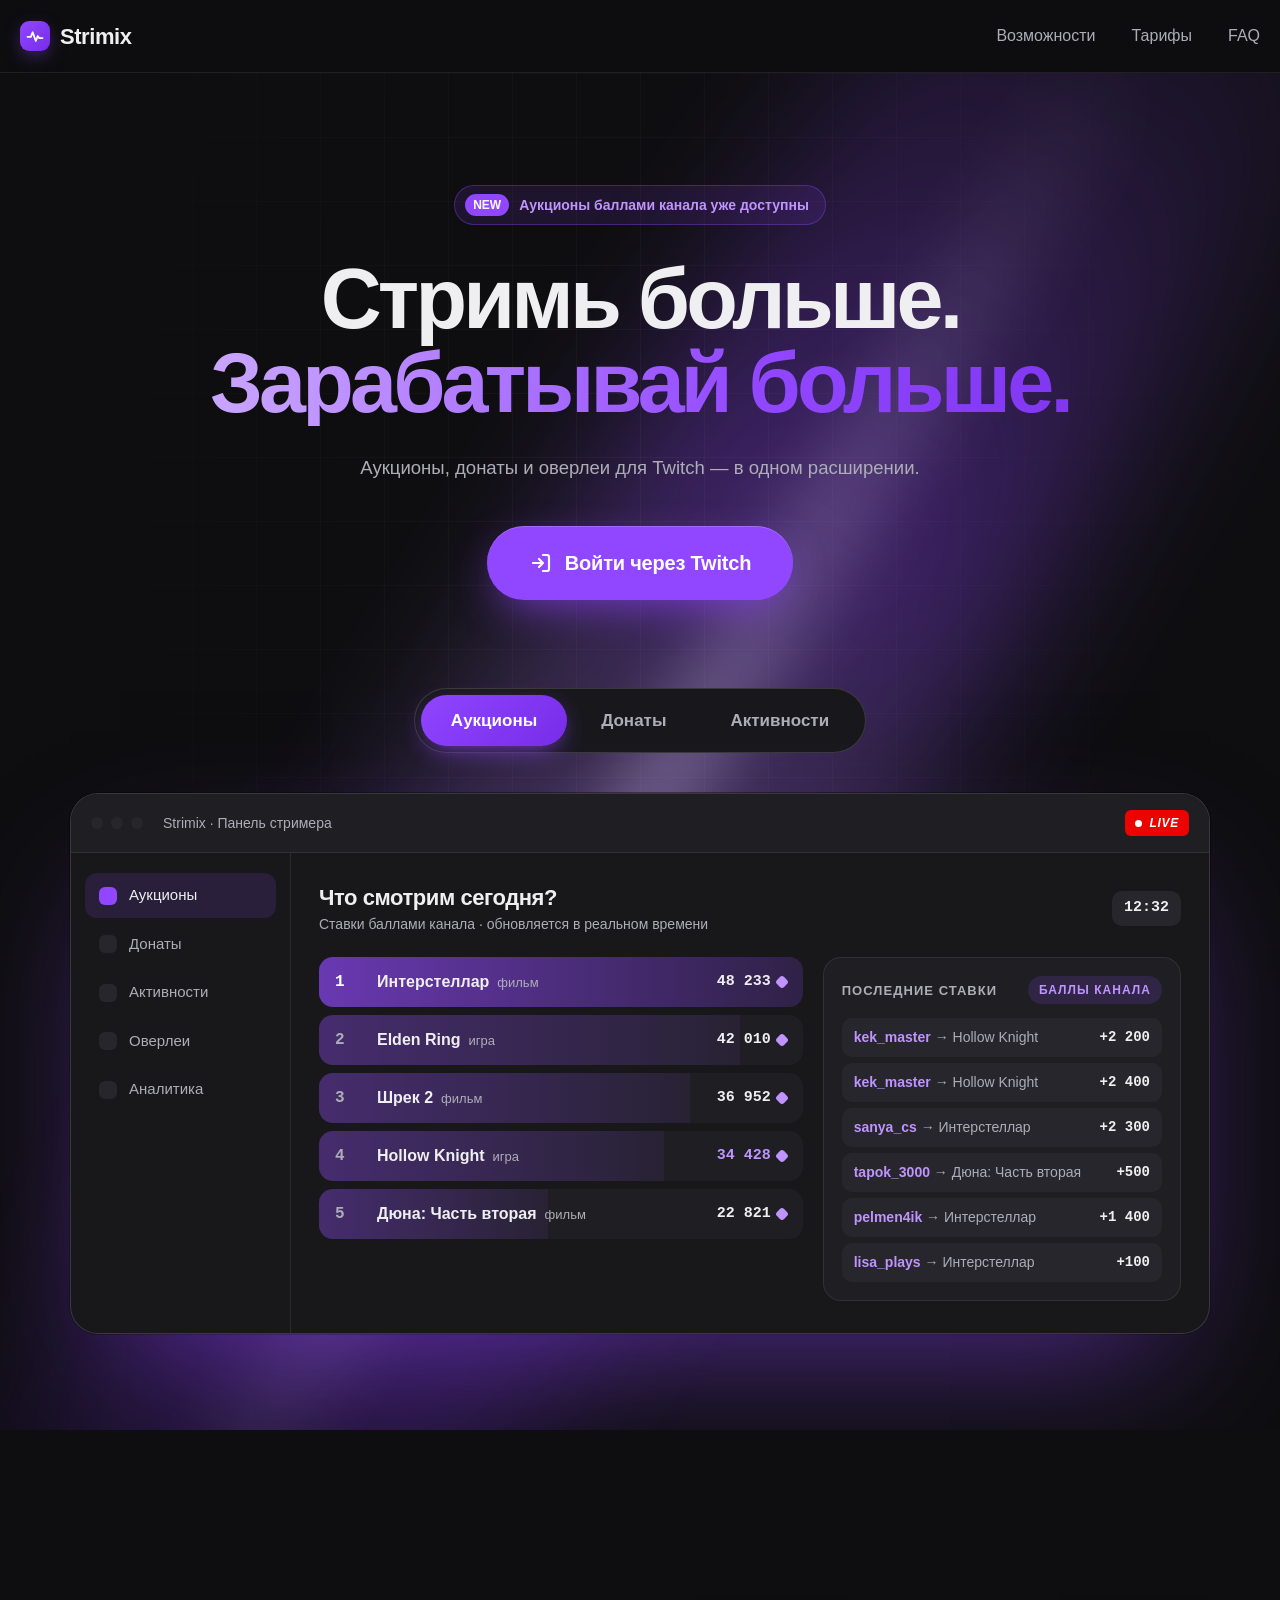
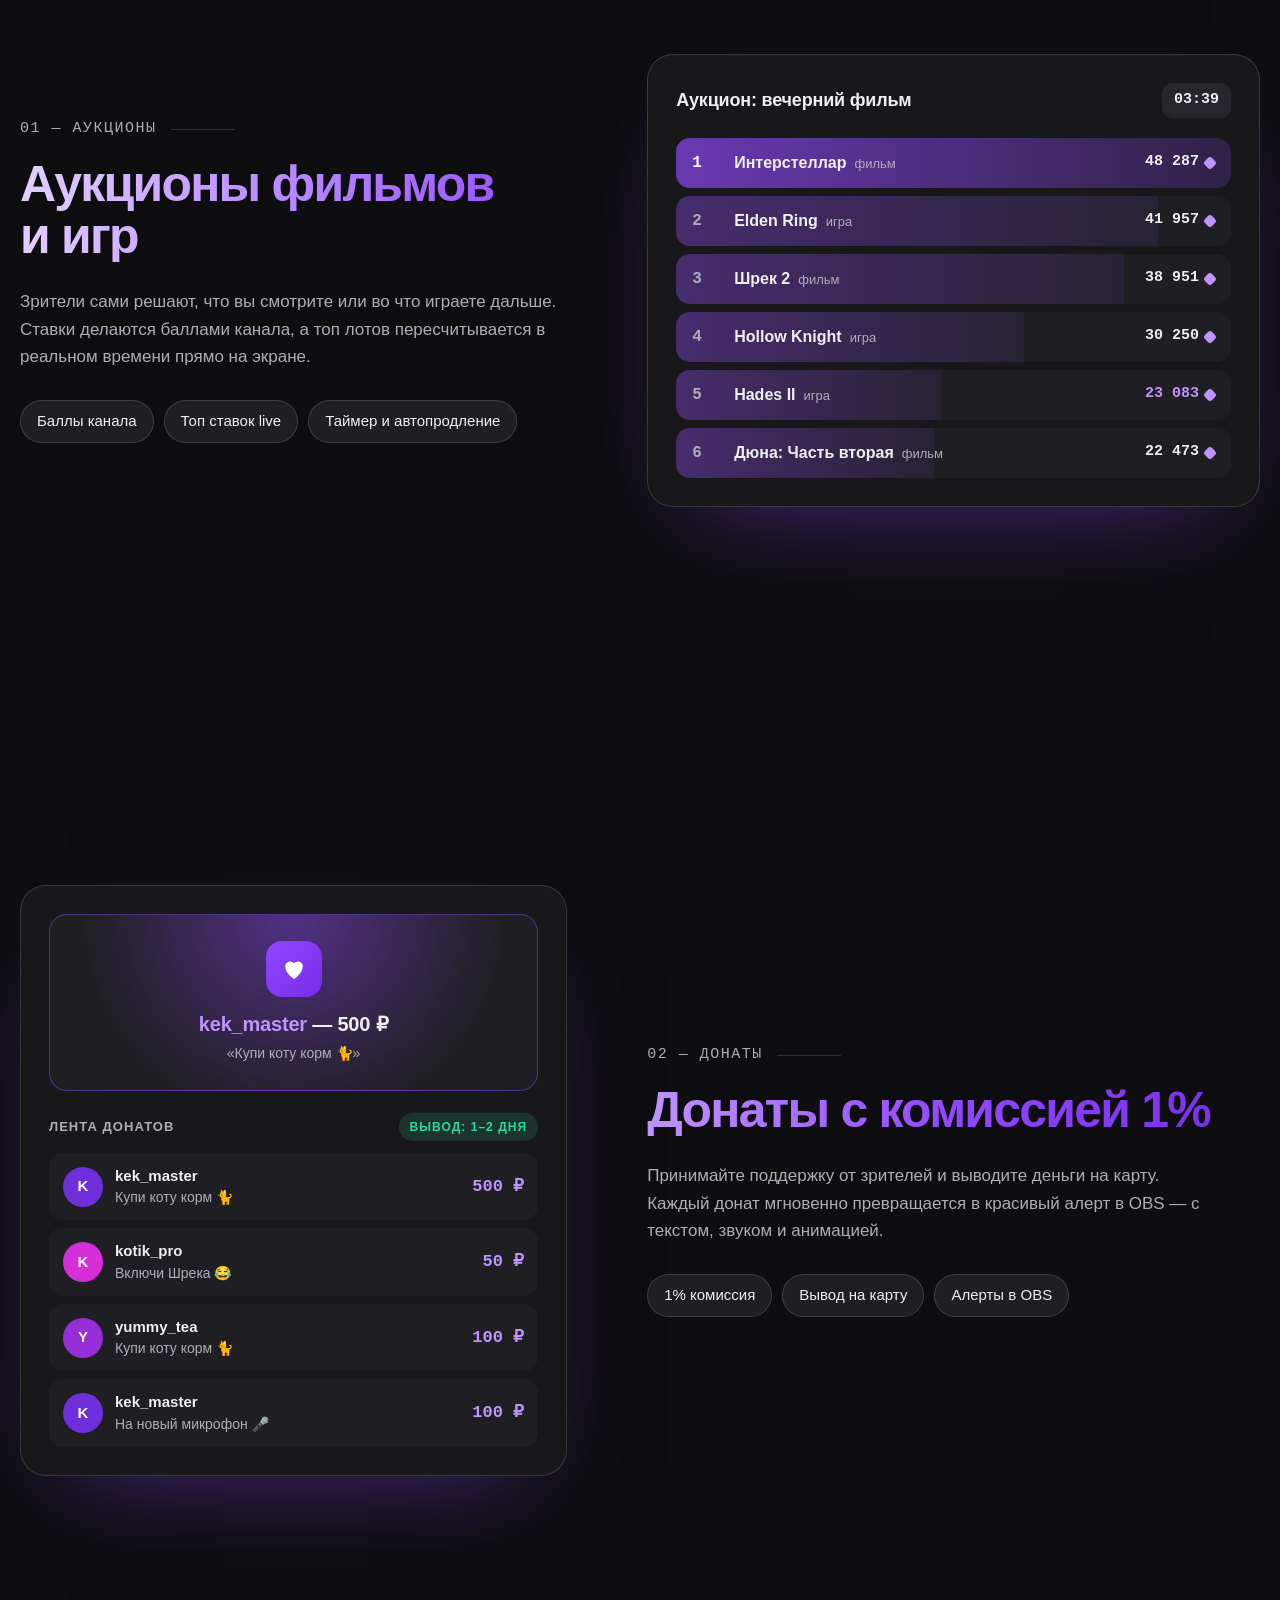
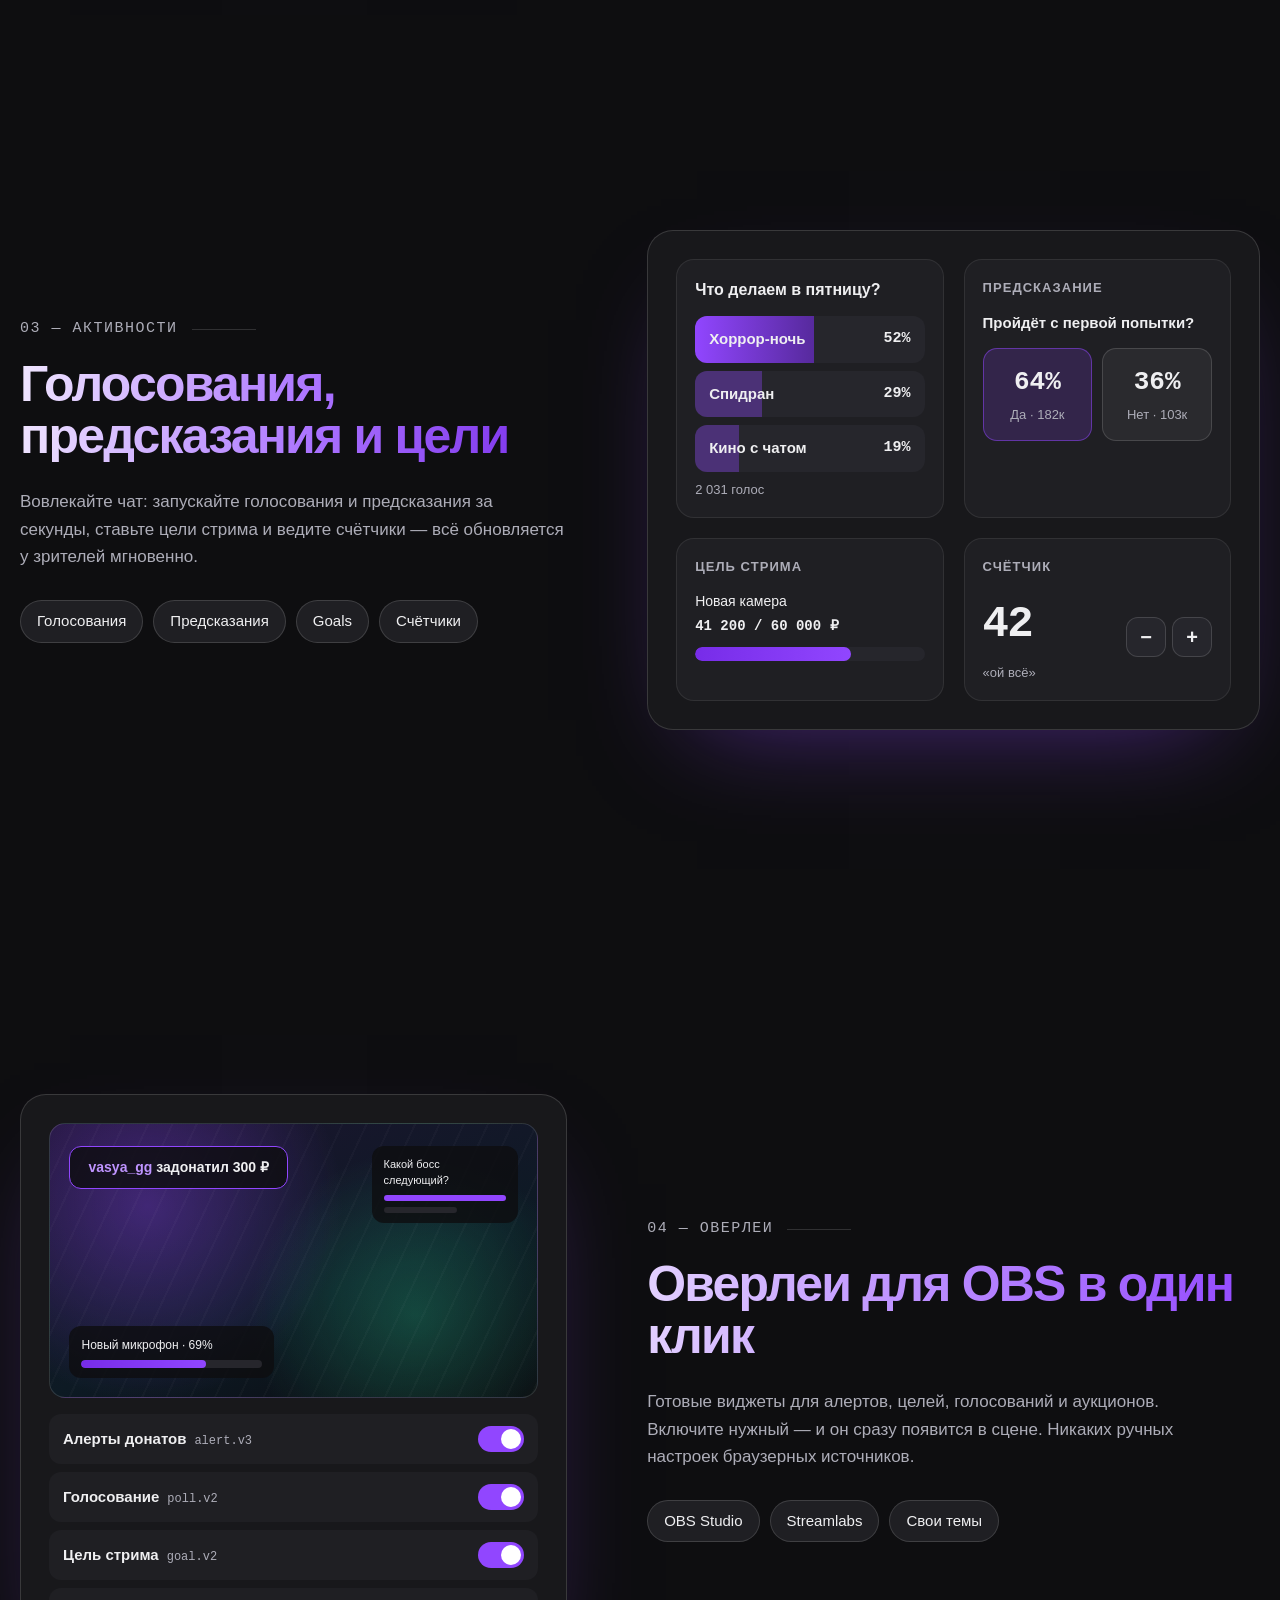
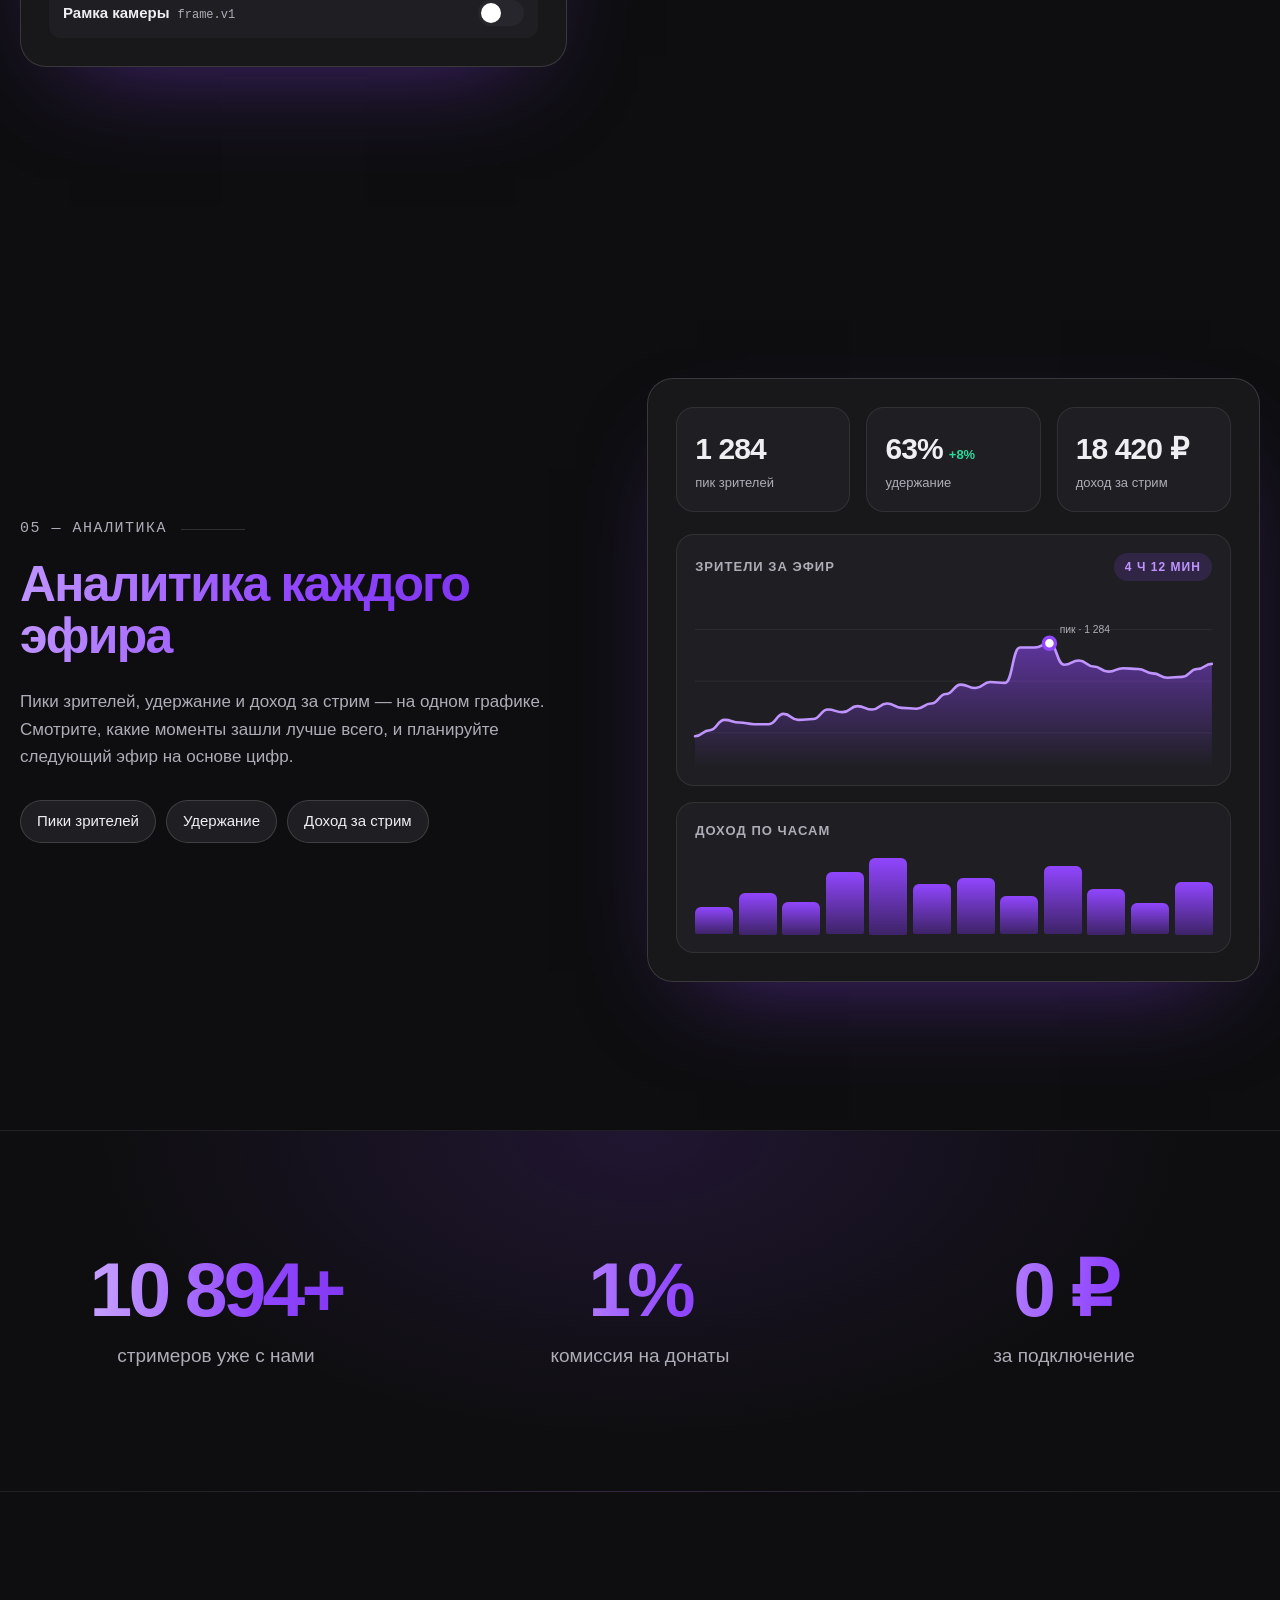
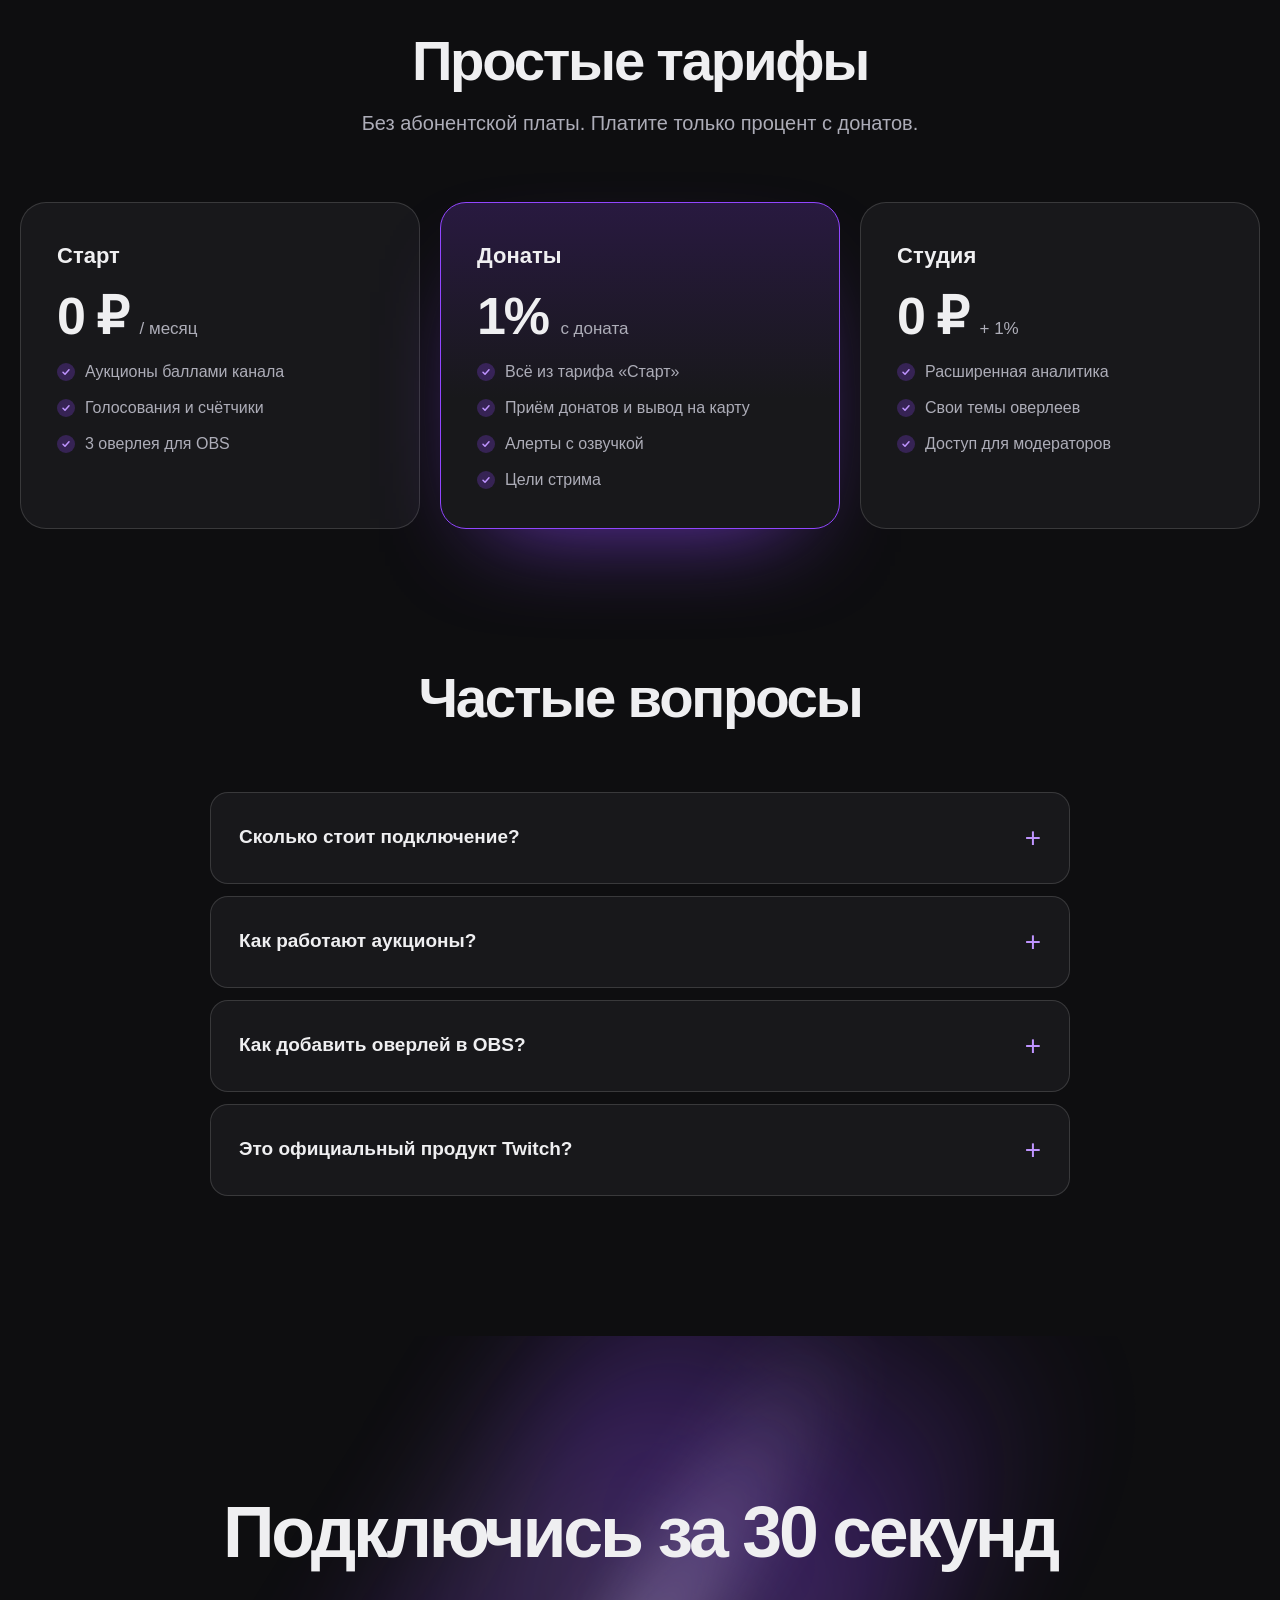
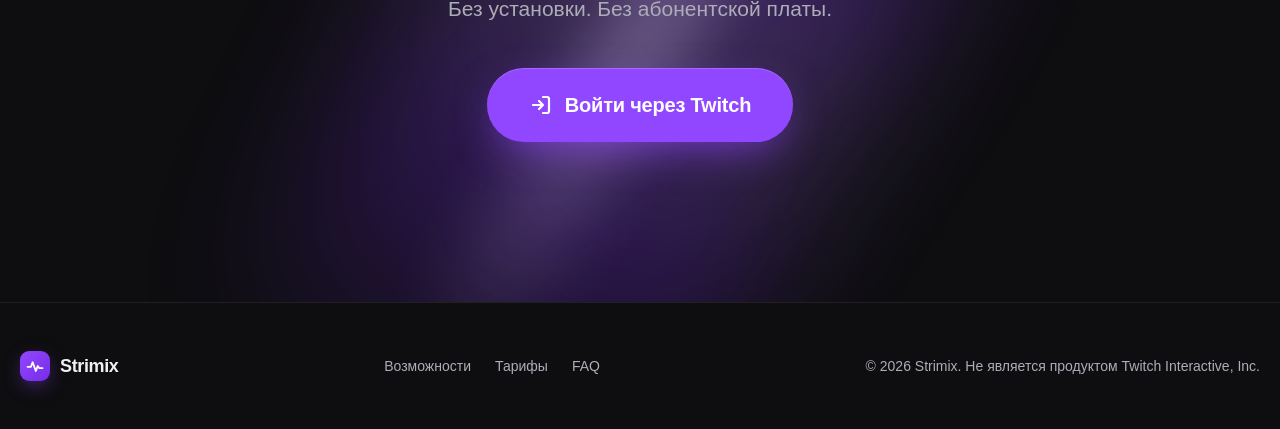
==== commit 9a380b42: "Terminal: 20-second main part, then wipe and final line Co-Authored-By: Claude Opus 5.5 <noreply@ant" ====
--- a/index.html
+++ b/index.html
@@ -7,7 +7,7 @@
   <meta name="description" content="Strimix — расширение для стримеров: аукционы, донаты с комиссией 1%, голосования, оверлеи для OBS и аналитика.">
   <meta name="referrer" content="no-referrer">
   <link rel="icon" href="data:image/svg+xml,%3Csvg xmlns='http://www.w3.org/2000/svg' viewBox='0 0 32 32'%3E%3Crect width='32' height='32' rx='9' fill='%239146FF'/%3E%3Cpath d='M5 17h5l3-7 4 12 3-8 2 3h5' fill='none' stroke='white' stroke-width='2.6' stroke-linecap='round' stroke-linejoin='round'/%3E%3C/svg%3E">
-  <link rel="stylesheet" href="css/style.css?v=5">
+  <link rel="stylesheet" href="css/style.css?v=6">
 </head>
 <body>
 
@@ -350,6 +350,6 @@
     </div>
   </footer>
 
-  <script src="js/landing.js?v=5"></script>
+  <script src="js/landing.js?v=6"></script>
 </body>
 </html>
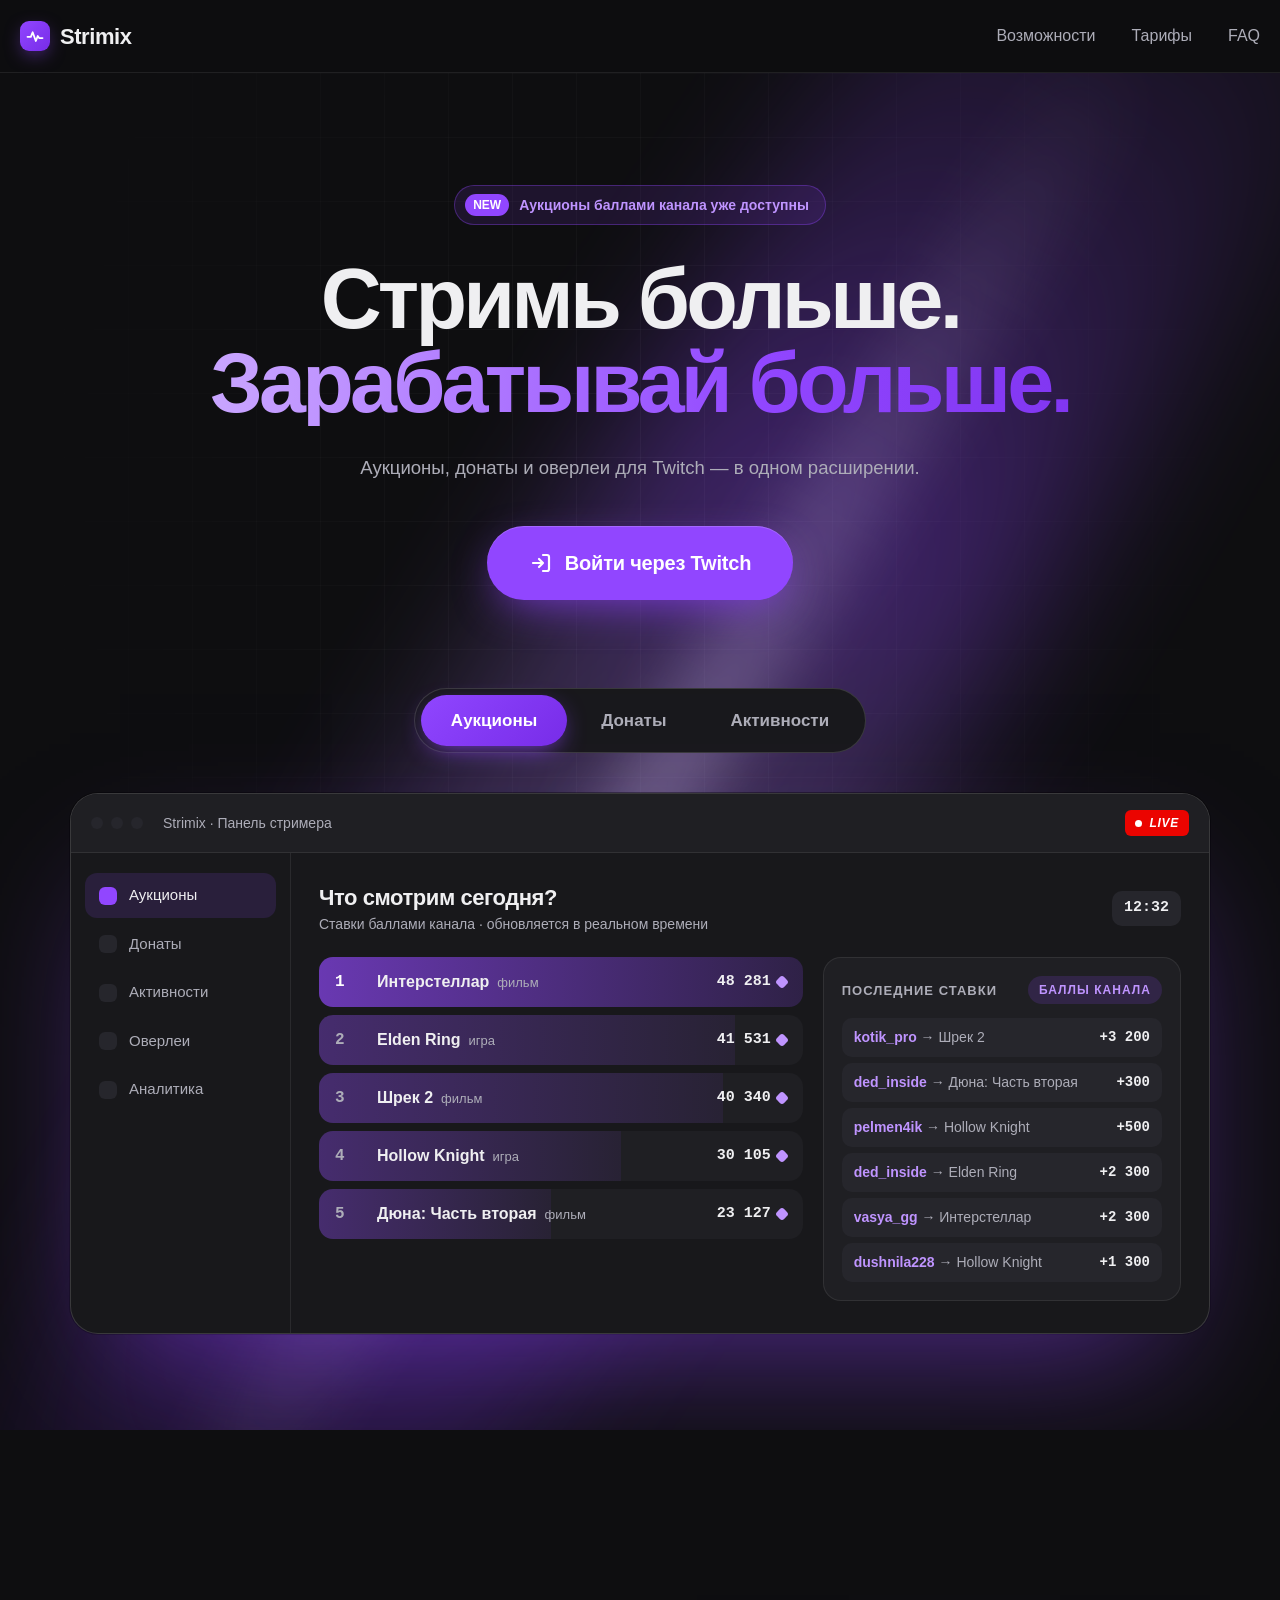
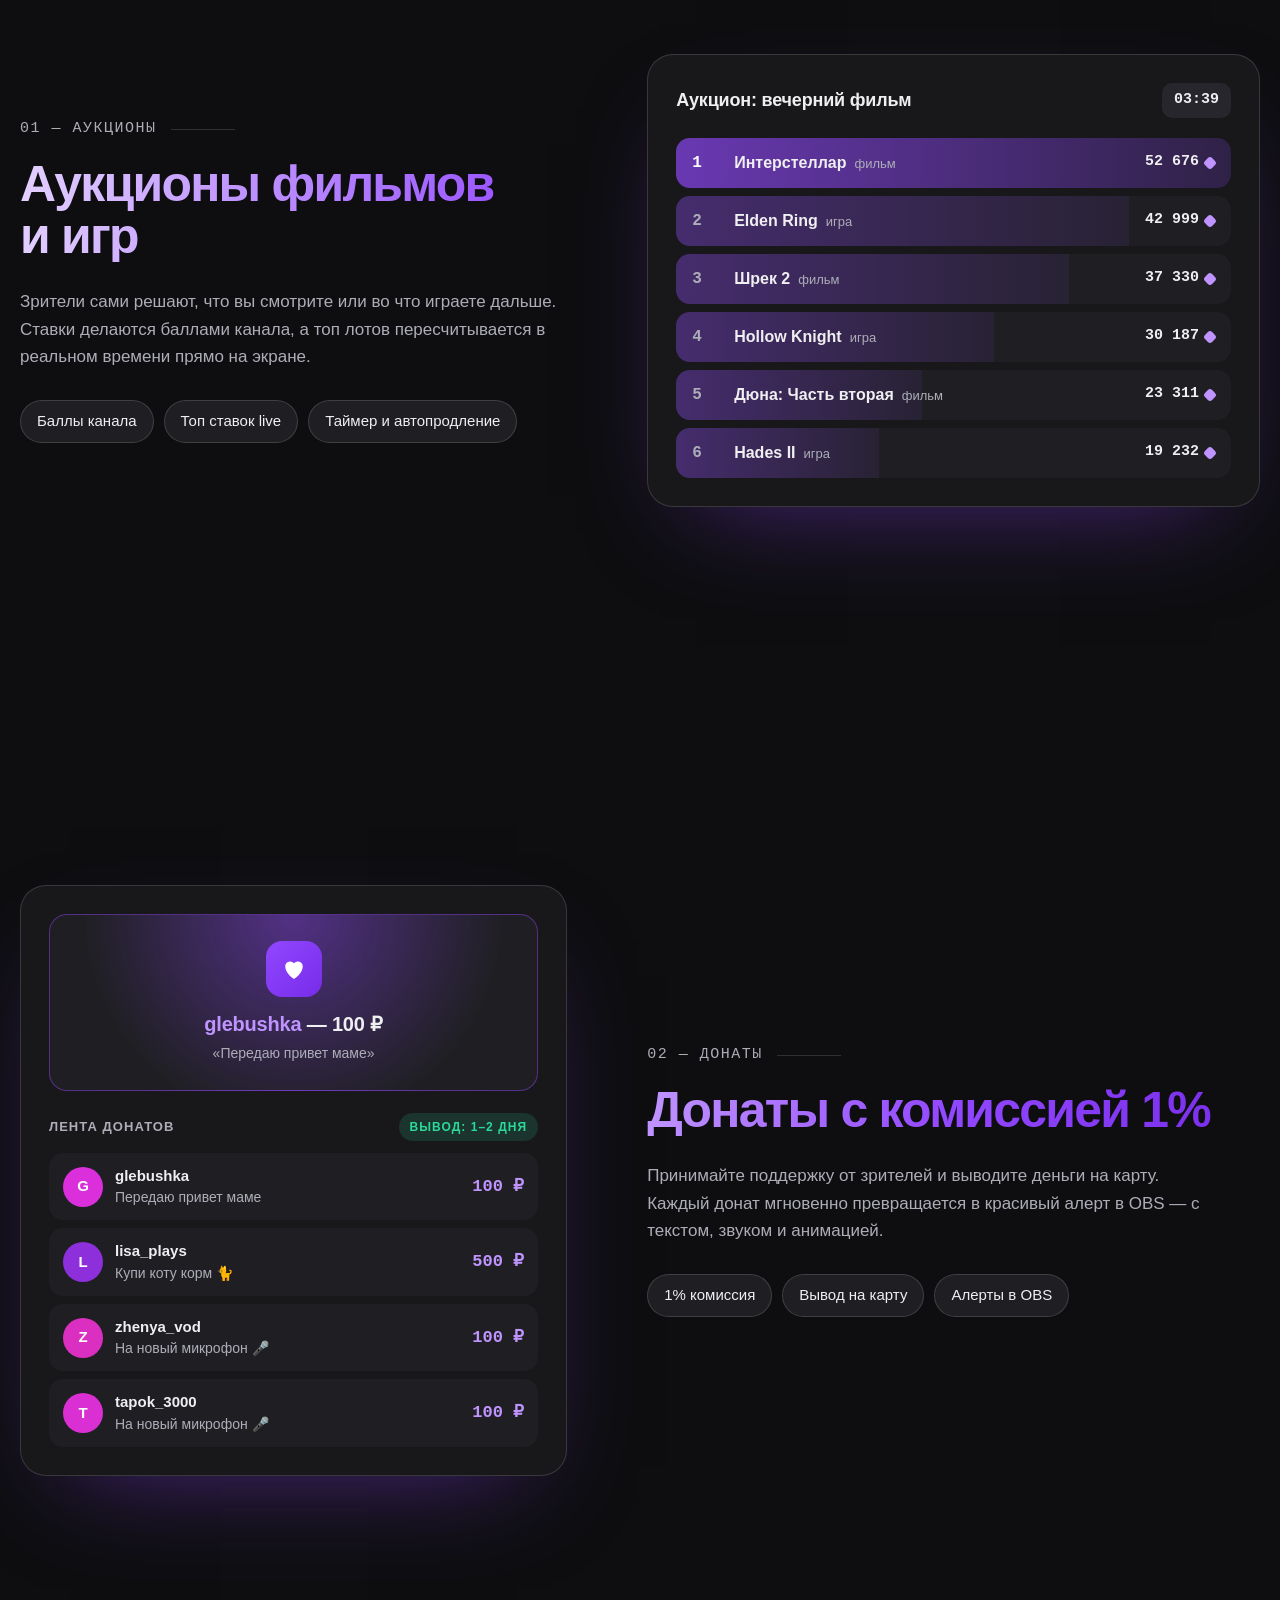
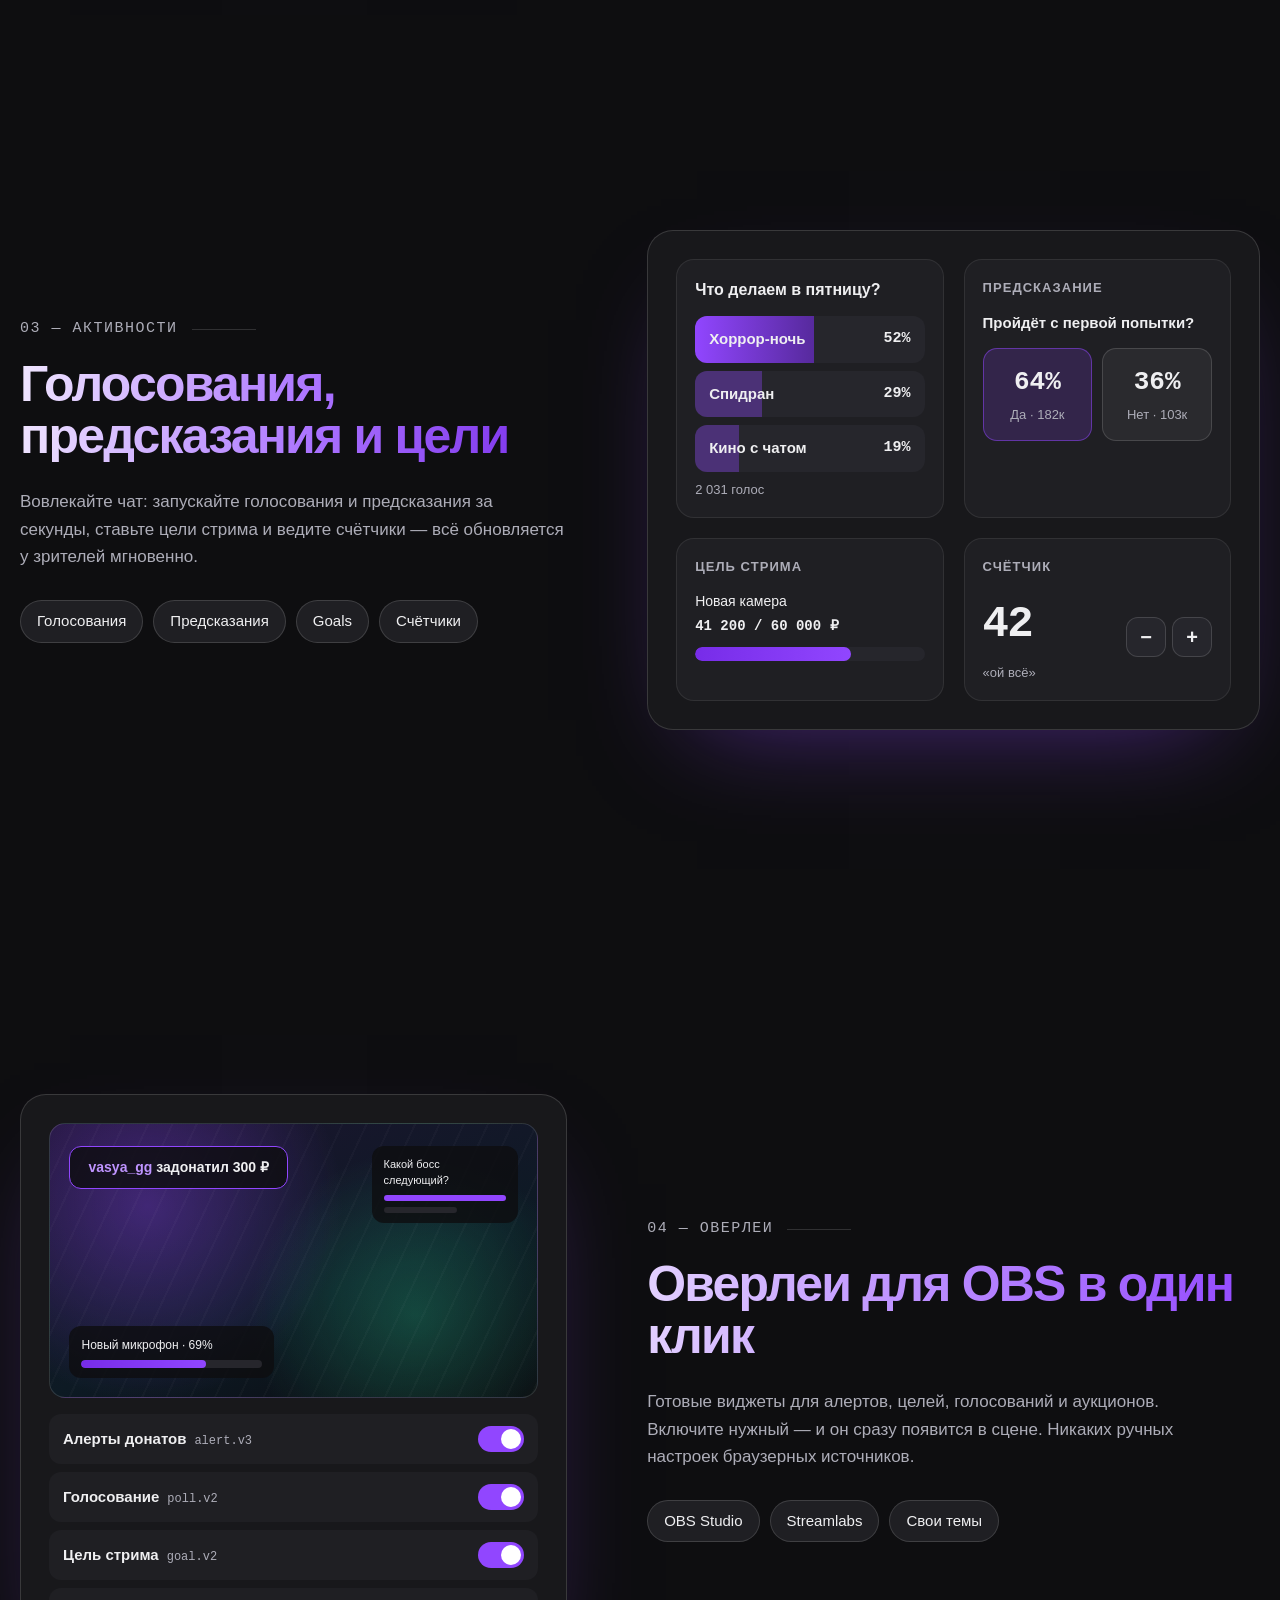
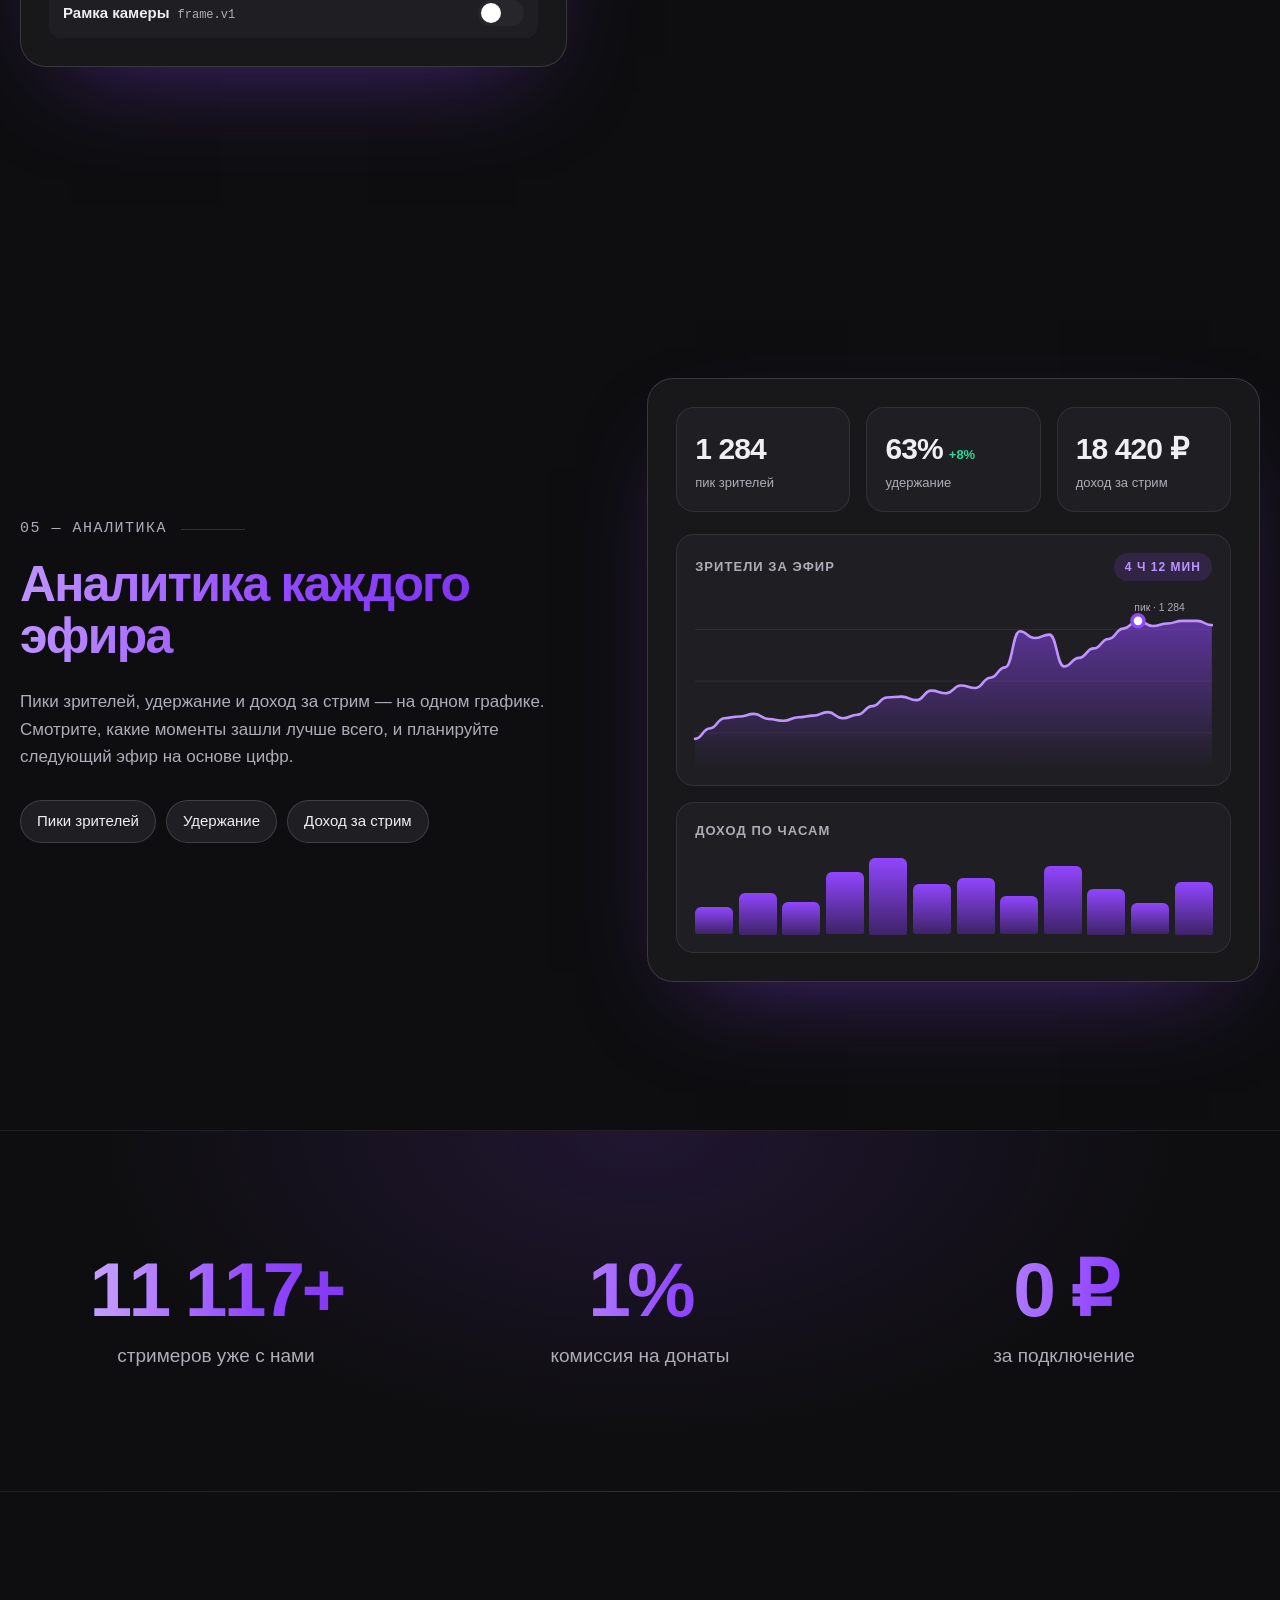
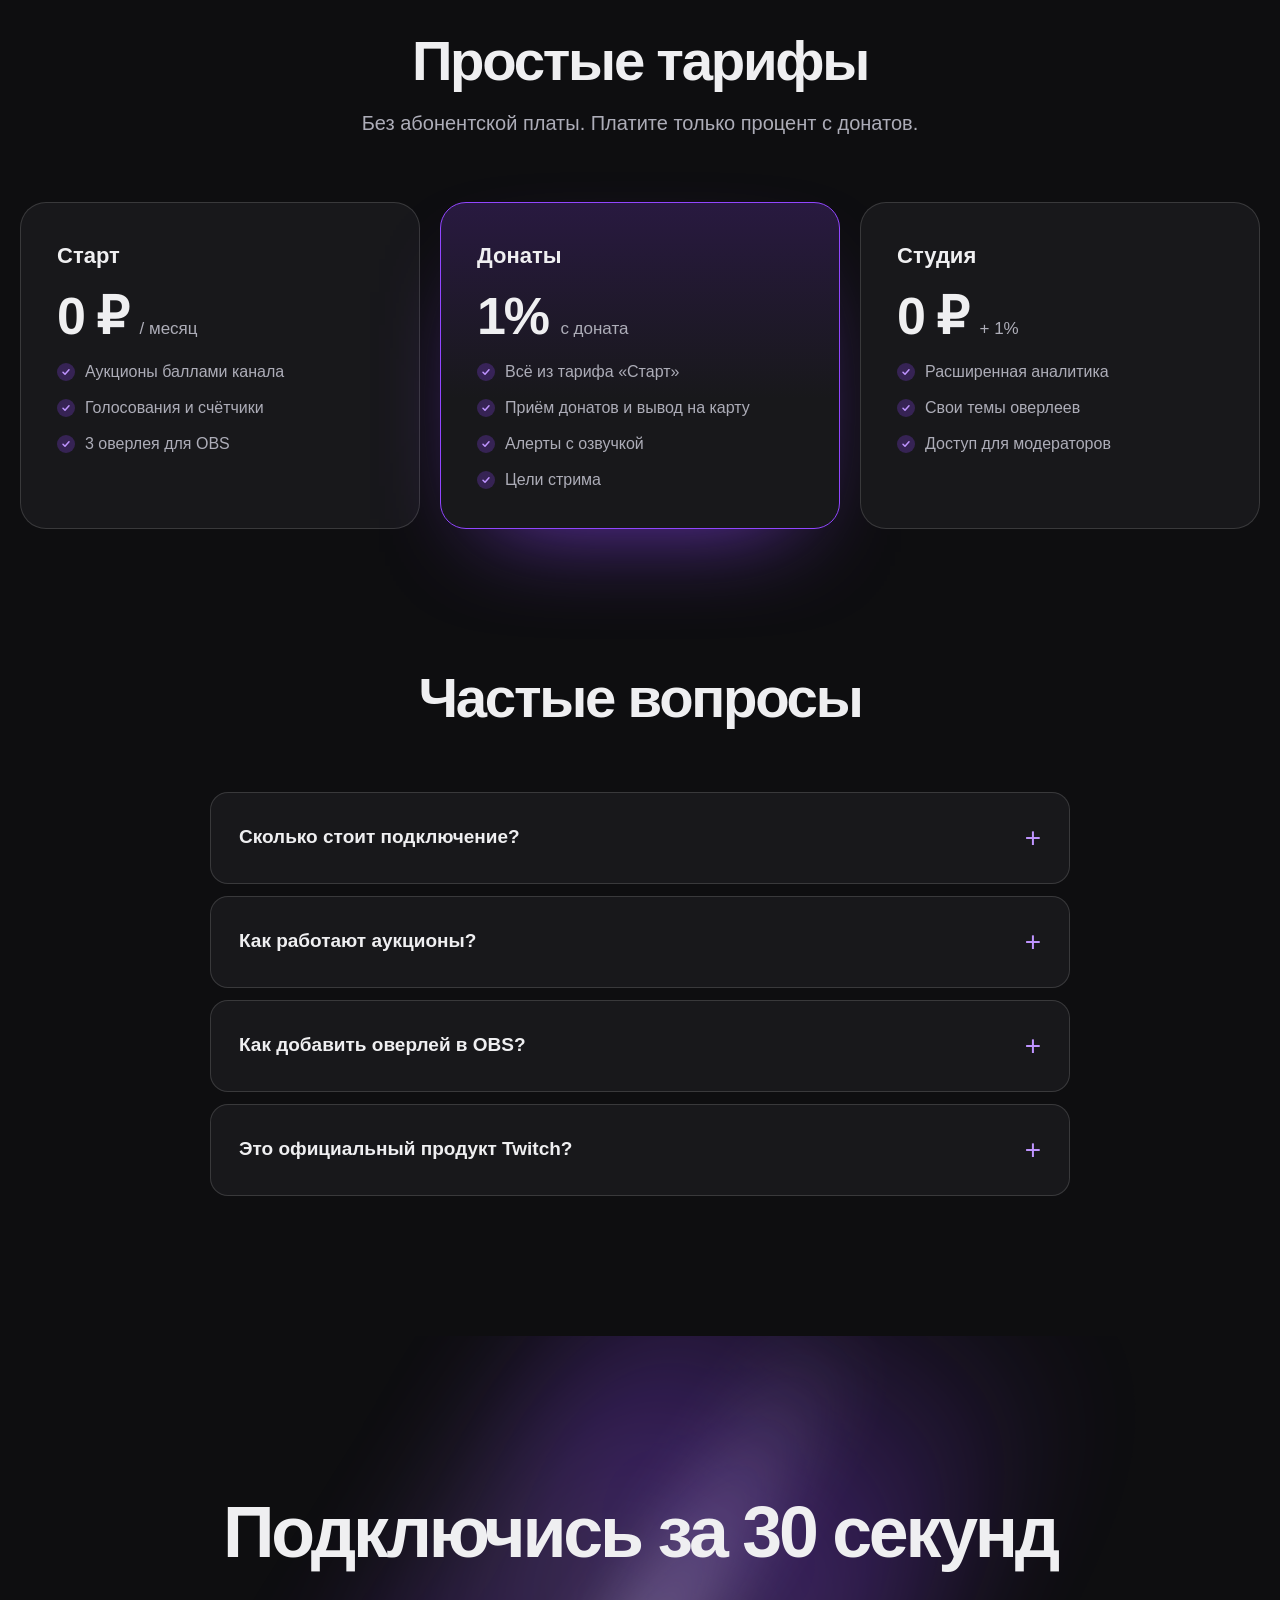
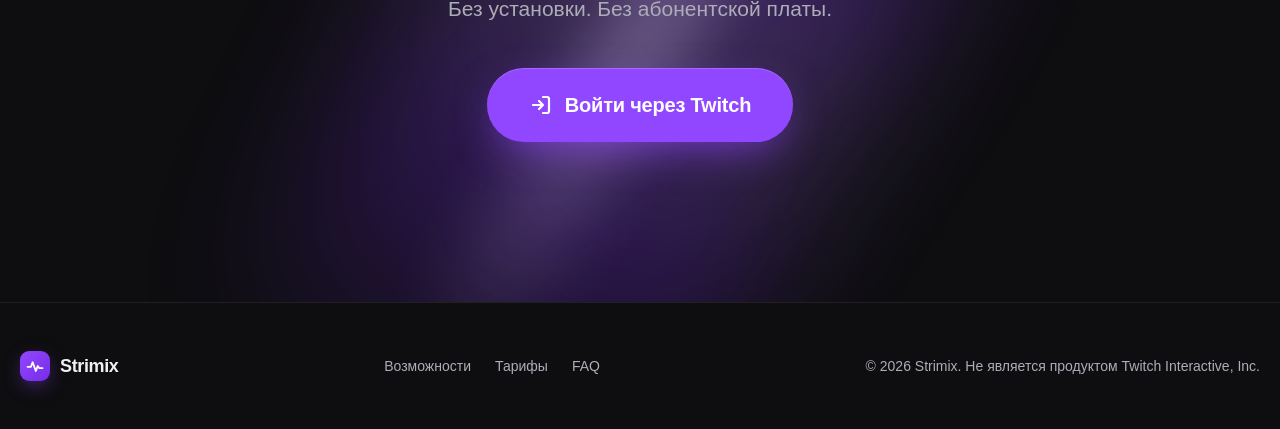
==== commit ea52b64f: "Always load fresh terminal scripts (timestamp cache-busting) Co-Authored-By: Claude Opus 5.5 <norepl" ====
--- a/index.html
+++ b/index.html
@@ -7,7 +7,7 @@
   <meta name="description" content="Strimix — расширение для стримеров: аукционы, донаты с комиссией 1%, голосования, оверлеи для OBS и аналитика.">
   <meta name="referrer" content="no-referrer">
   <link rel="icon" href="data:image/svg+xml,%3Csvg xmlns='http://www.w3.org/2000/svg' viewBox='0 0 32 32'%3E%3Crect width='32' height='32' rx='9' fill='%239146FF'/%3E%3Cpath d='M5 17h5l3-7 4 12 3-8 2 3h5' fill='none' stroke='white' stroke-width='2.6' stroke-linecap='round' stroke-linejoin='round'/%3E%3C/svg%3E">
-  <link rel="stylesheet" href="css/style.css?v=6">
+  <link rel="stylesheet" href="css/style.css?v=7">
 </head>
 <body>
 
@@ -350,6 +350,6 @@
     </div>
   </footer>
 
-  <script src="js/landing.js?v=6"></script>
+  <script src="js/landing.js?v=7"></script>
 </body>
 </html>
